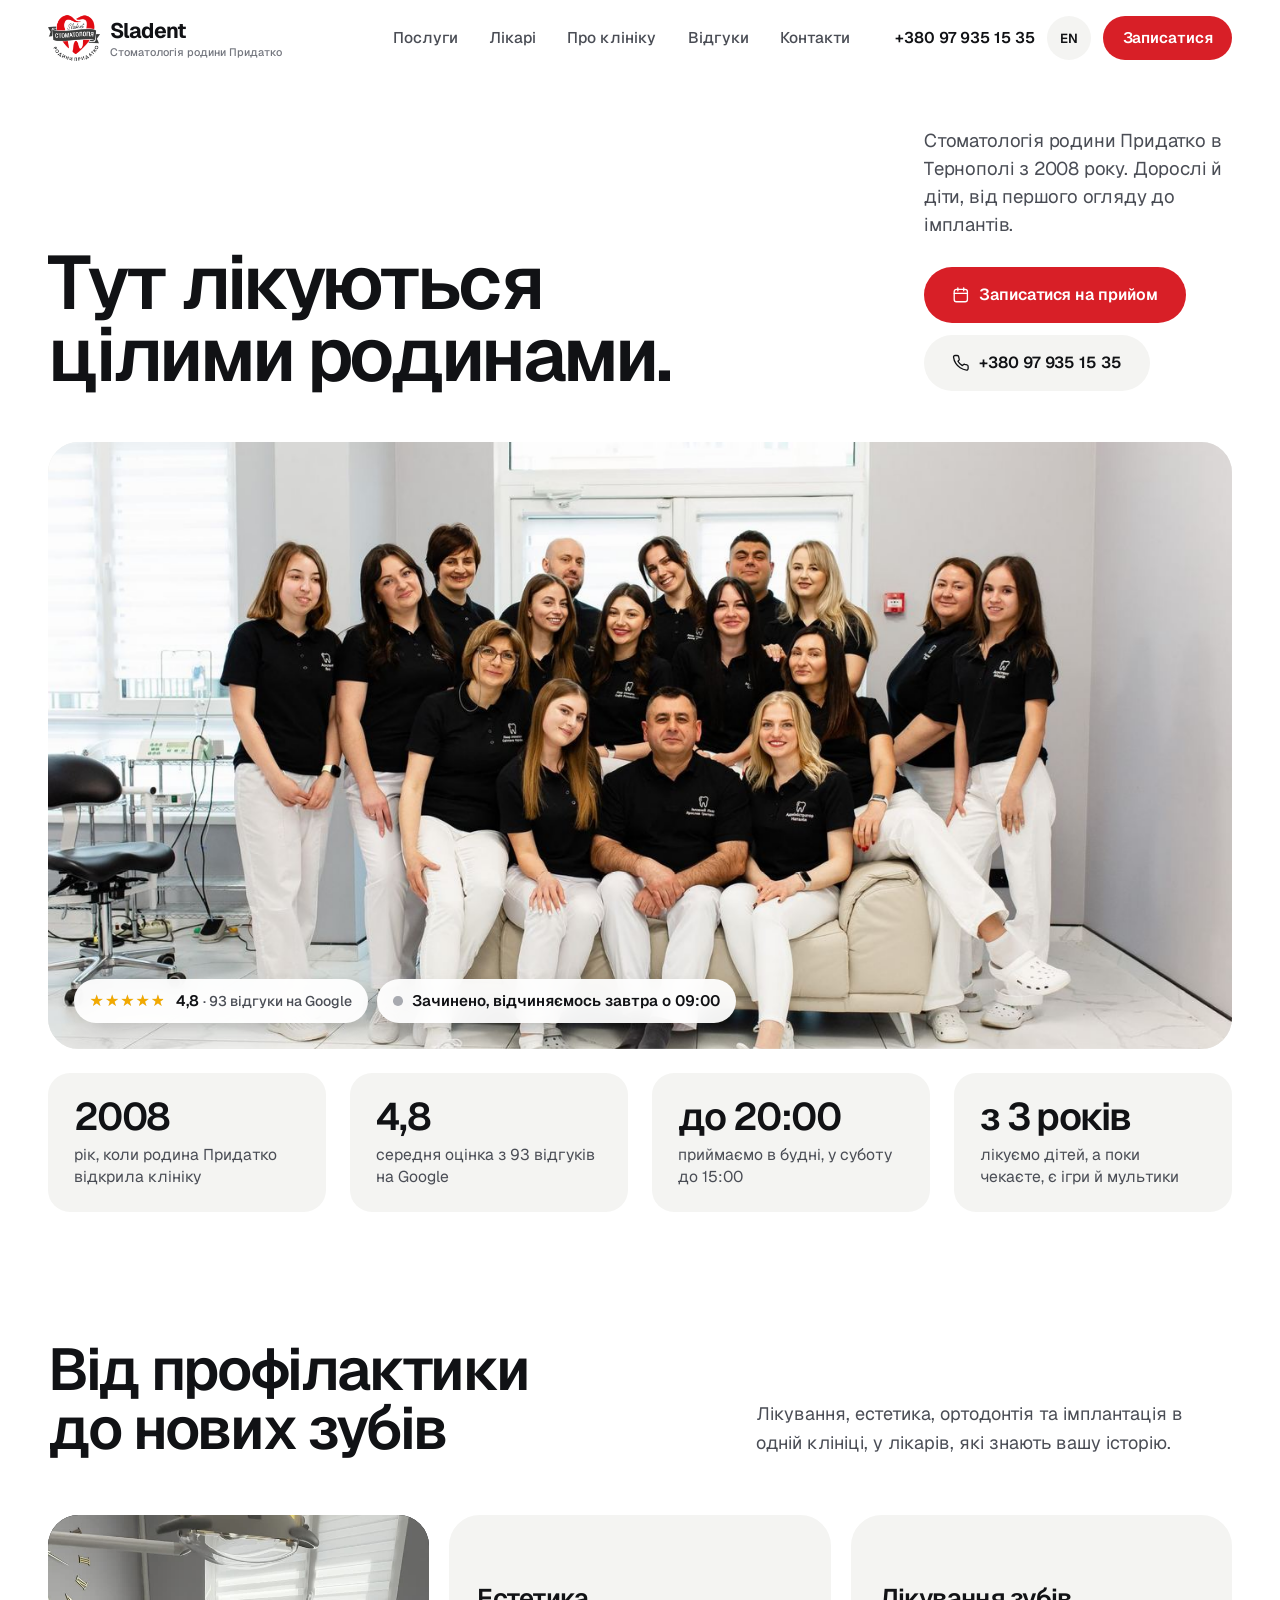
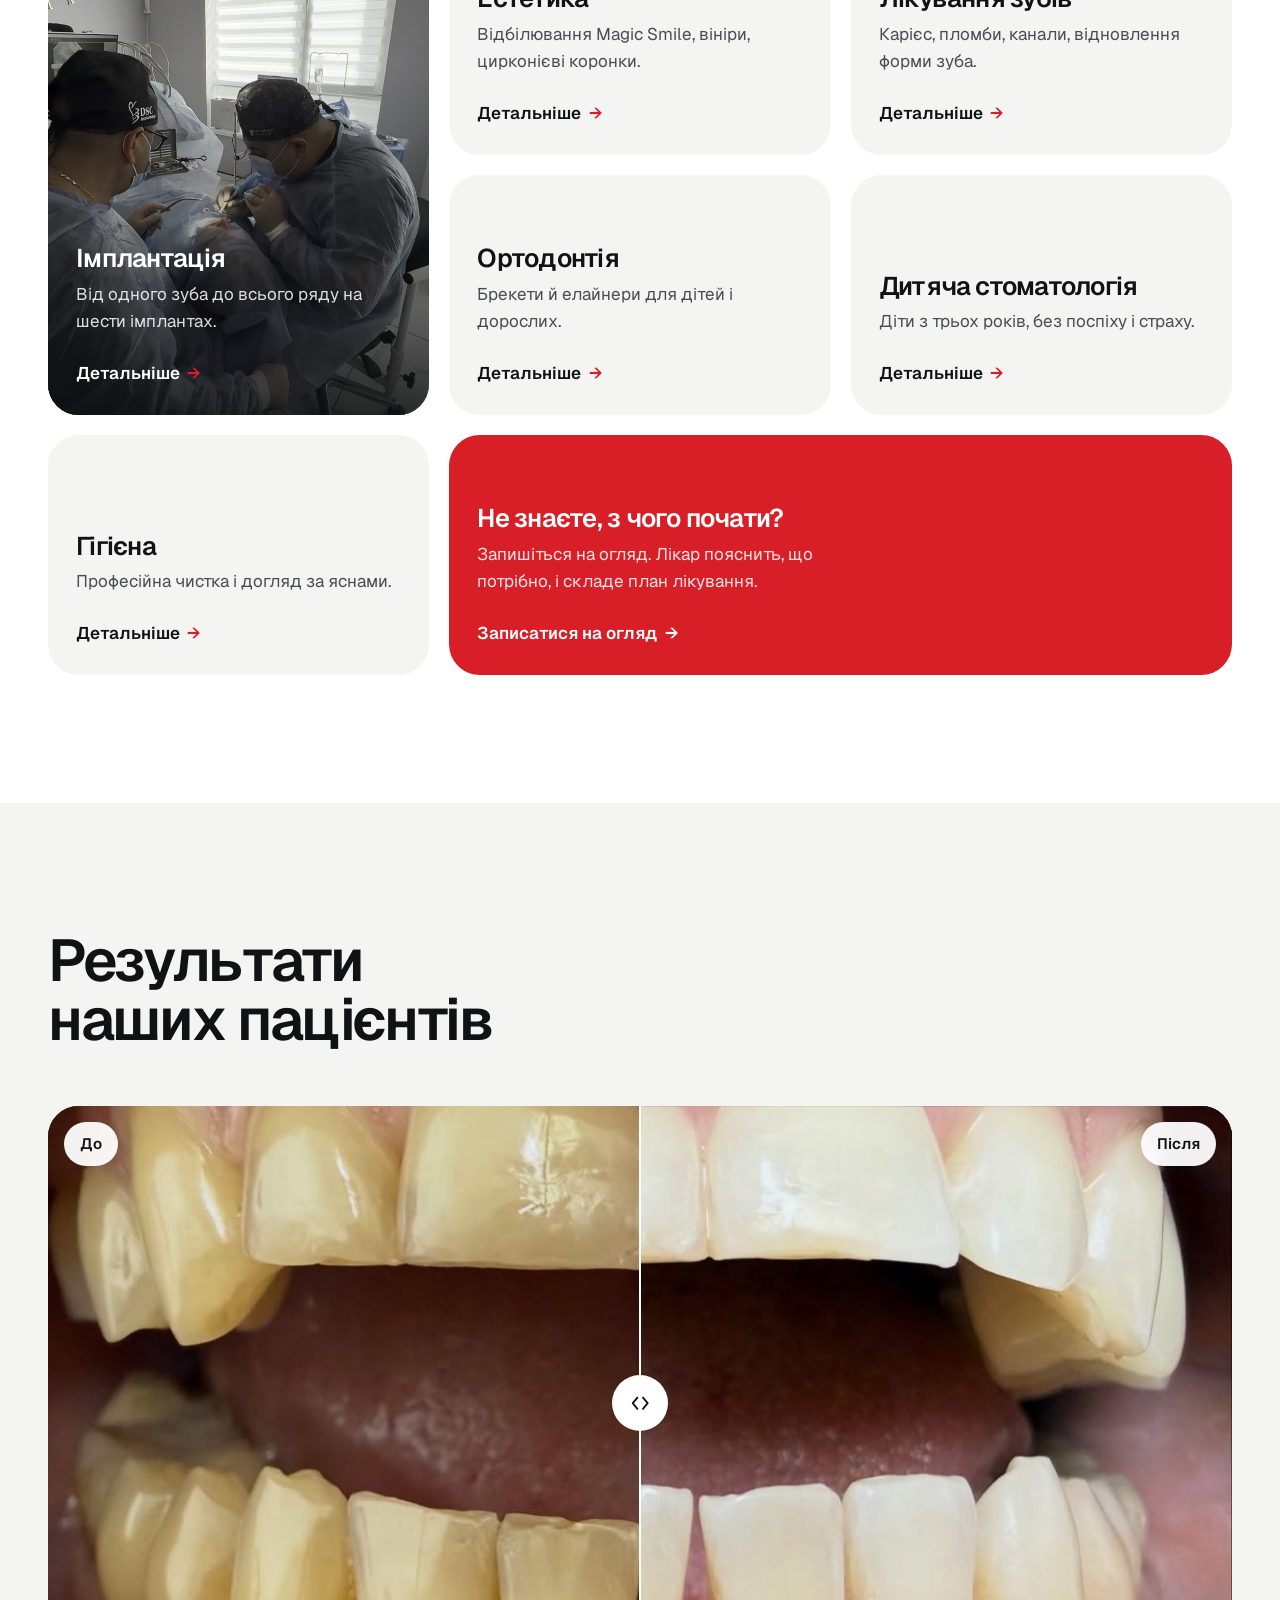
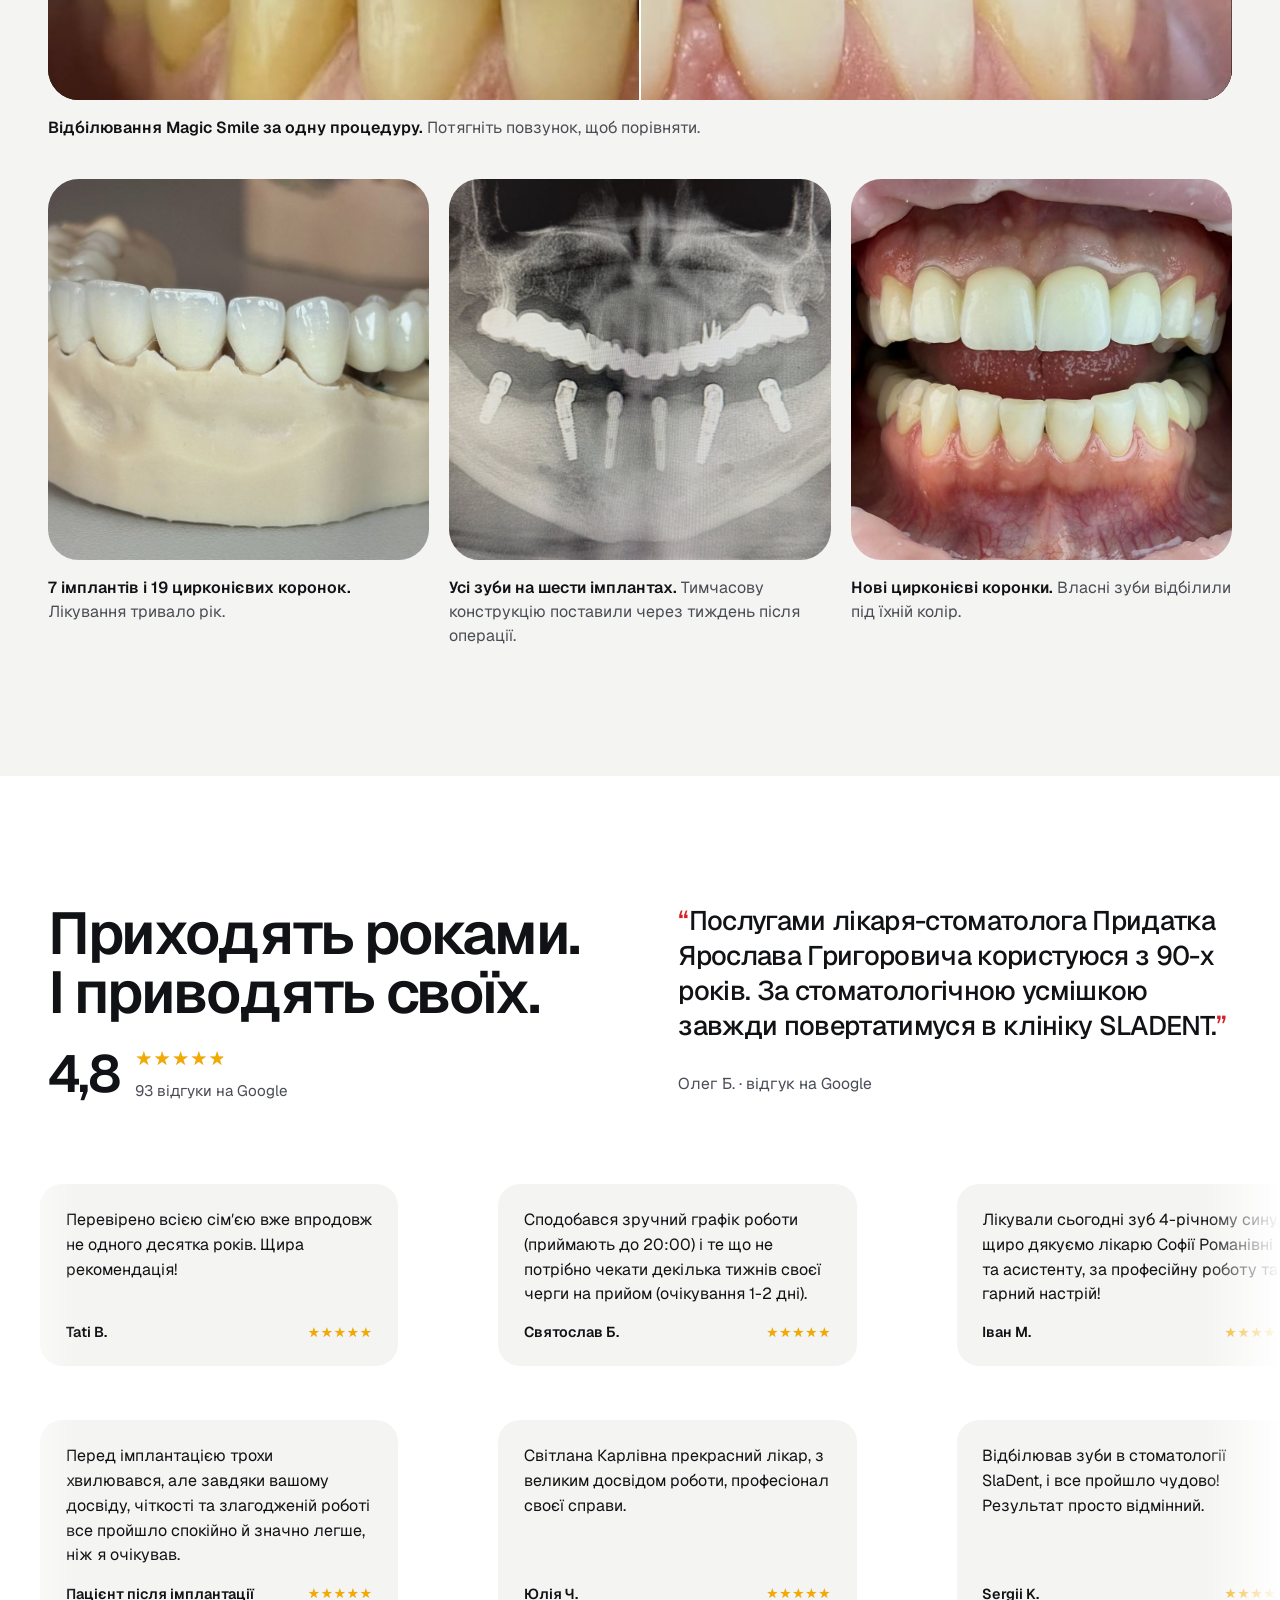
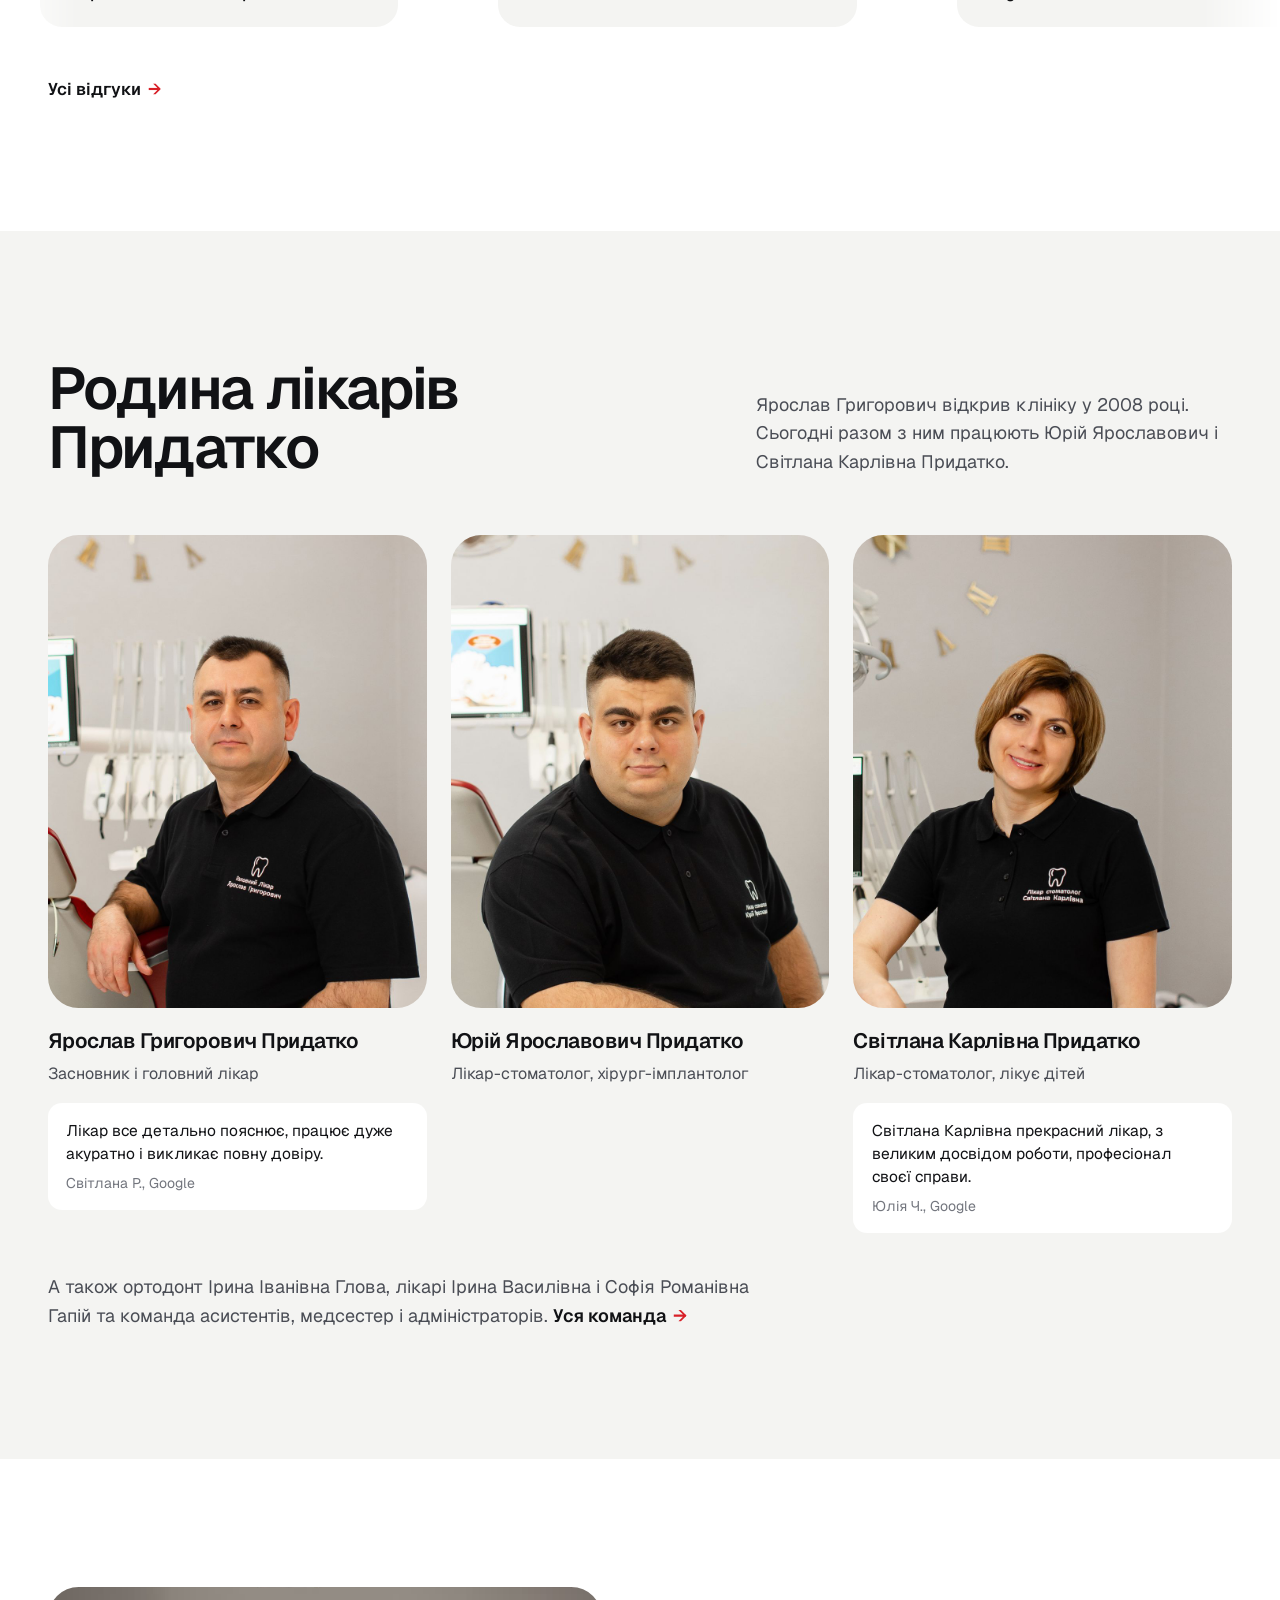
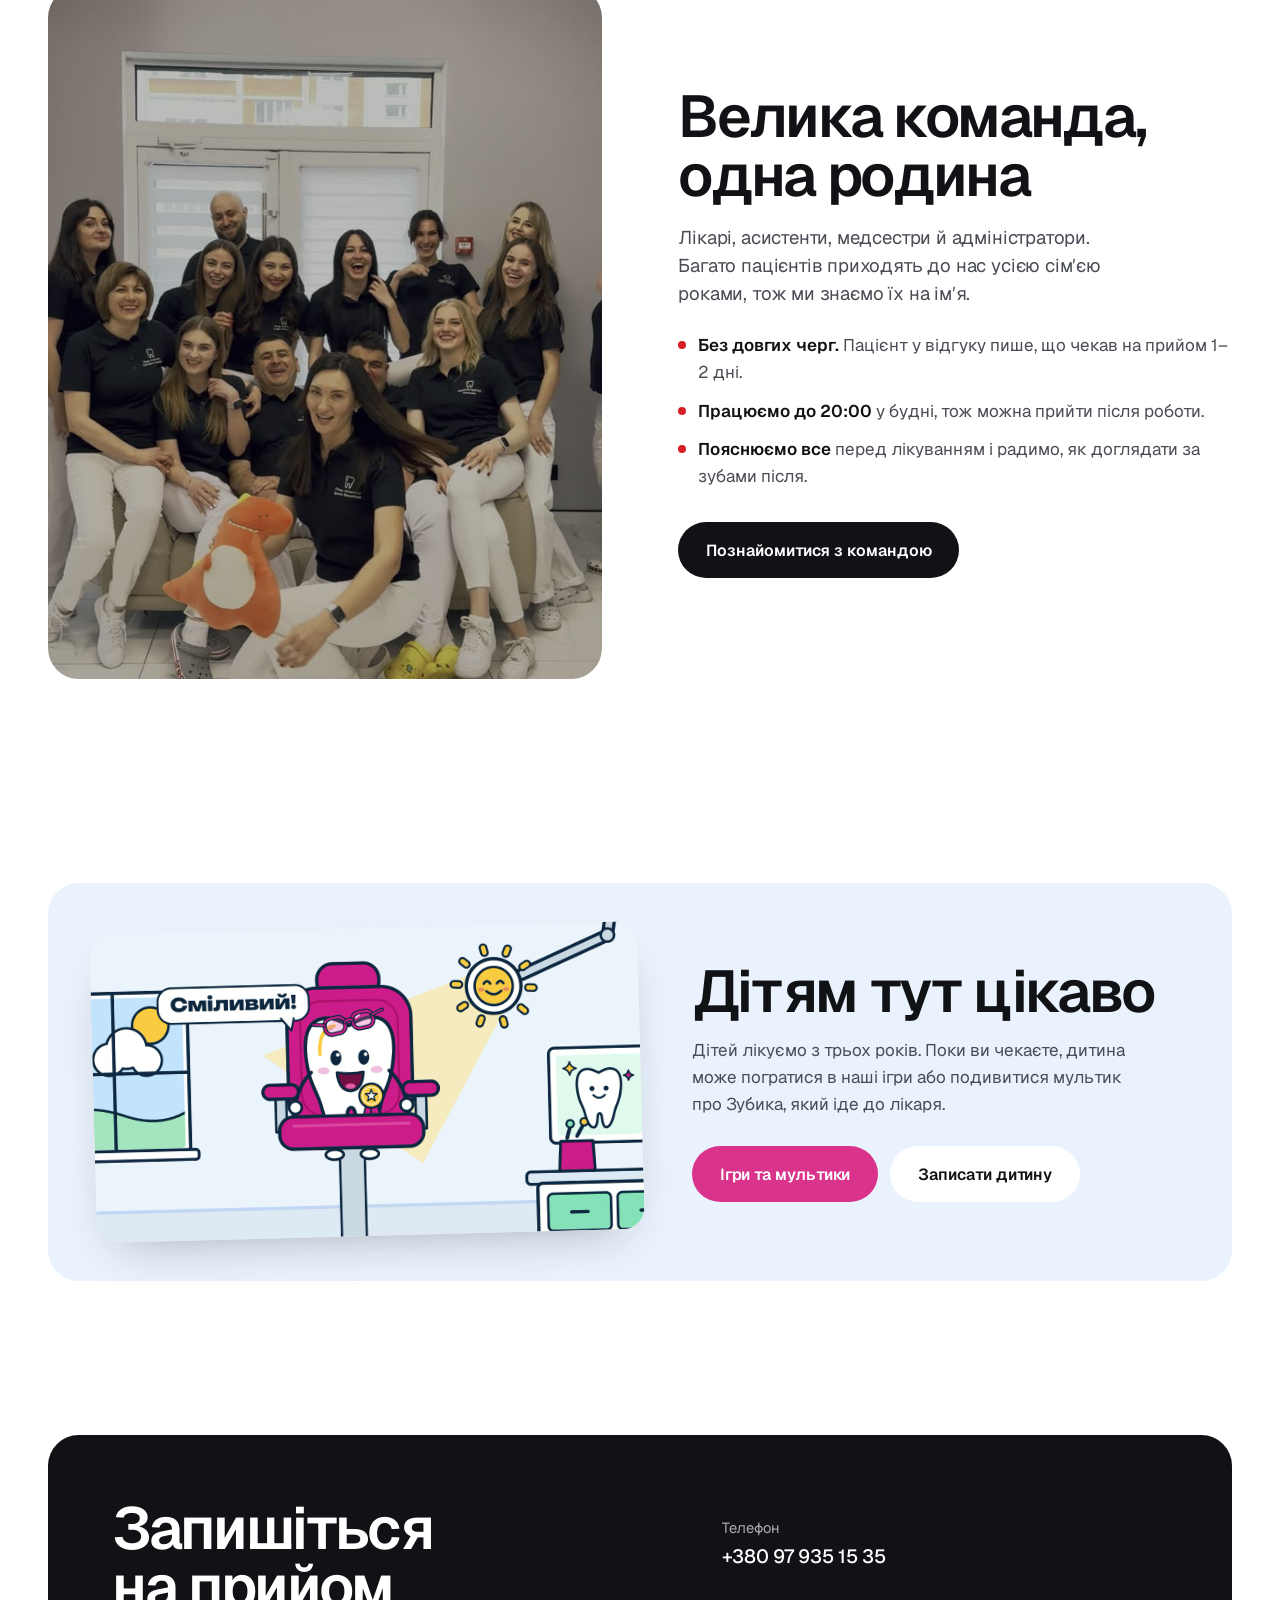
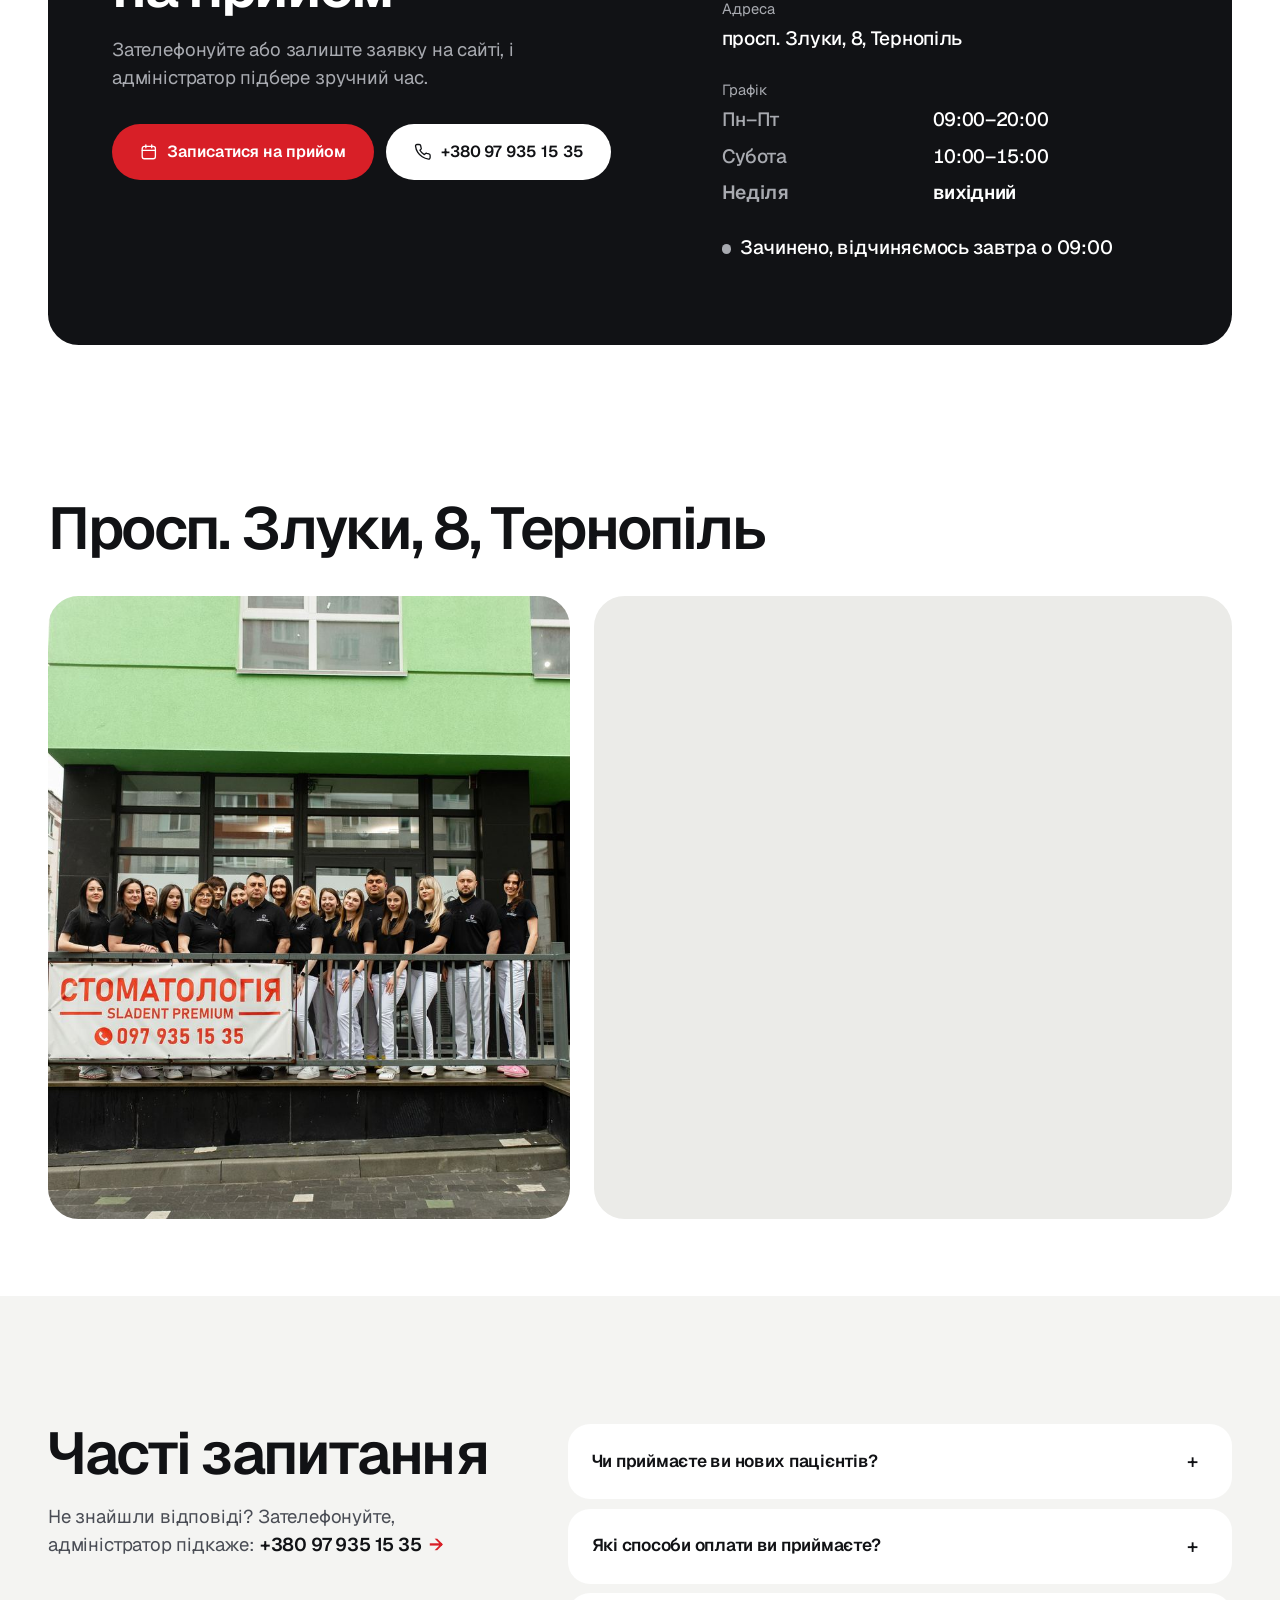
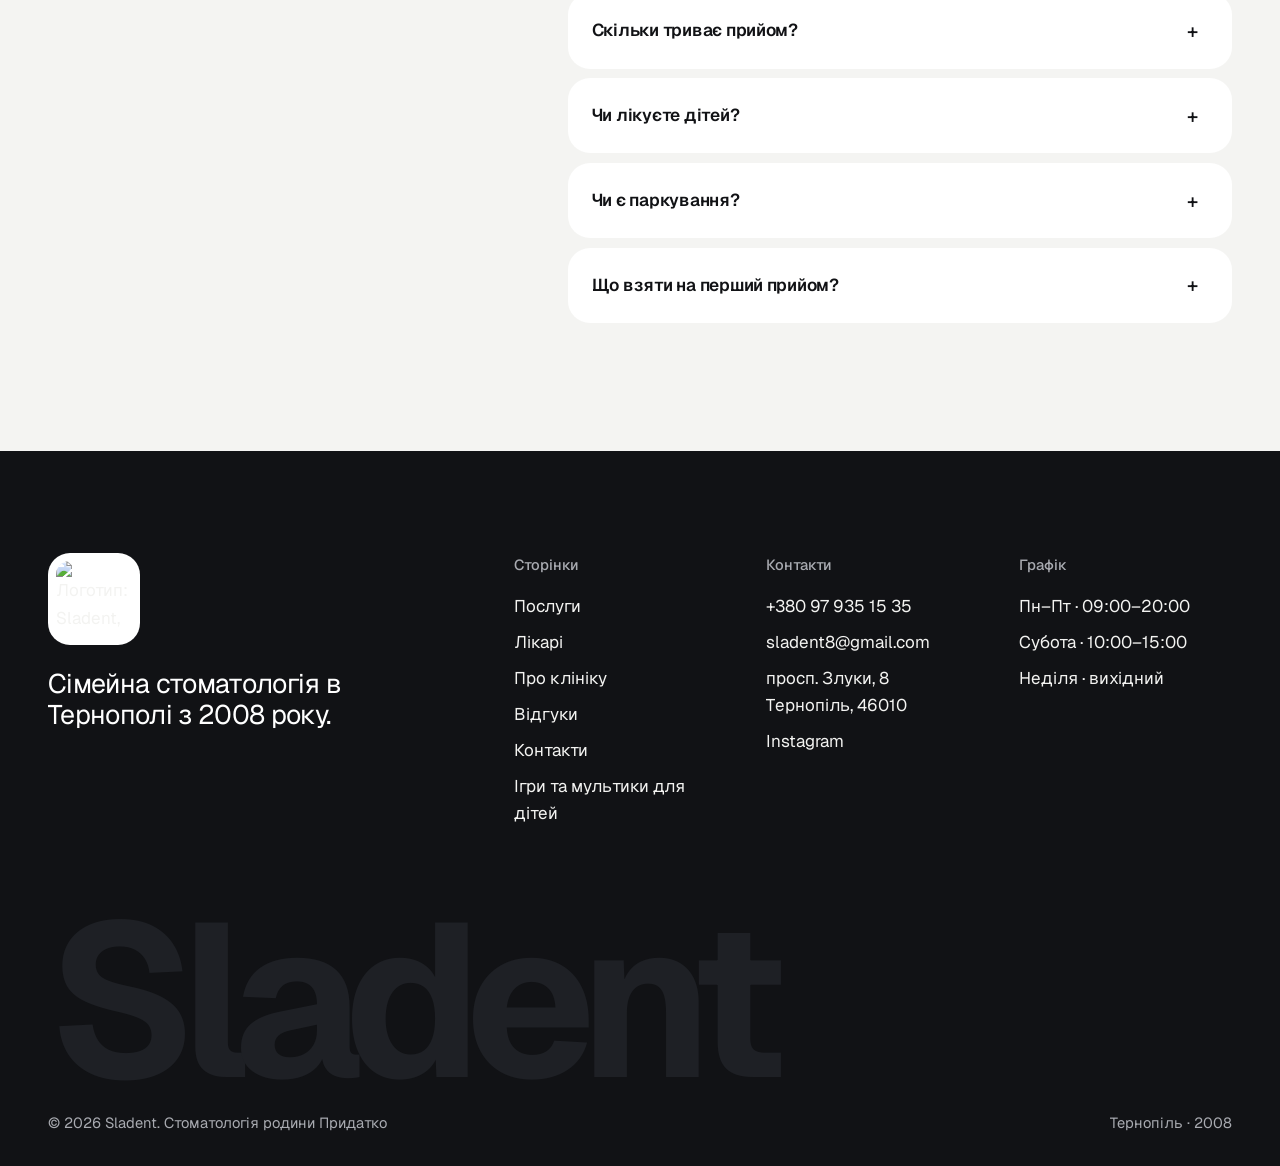
==== index.html @ 7c2c96e0 "Redesign the site: new design, real team photos, honest claims - One stylesheet (site.css) and scrip" ====
<!DOCTYPE html>
<html lang="uk">
<head>
  <meta charset="utf-8">
  <meta name="viewport" content="width=device-width, initial-scale=1, viewport-fit=cover">
  <title>Sladent · Стоматологія родини Придатко · Тернопіль</title>
  <meta name="description" content="Сімейна стоматологія Sladent у Тернополі з 2008 року. Імплантація, естетика, ортодонтія, лікування дітей. 4,8 на Google. Записатися: +380 97 935 15 35.">
  <meta name="theme-color" content="#FFFFFF">
  <link rel="canonical" href="https://sladent.com/">
  <link rel="alternate" hreflang="uk" href="https://sladent.com/">
  <link rel="alternate" hreflang="en" href="https://sladent.com/en/">
  <link rel="alternate" hreflang="x-default" href="https://sladent.com/">
  <meta property="og:type" content="website">
  <meta property="og:locale" content="uk_UA">
  <meta property="og:site_name" content="Sladent">
  <meta property="og:title" content="Sladent · Стоматологія родини Придатко · Тернопіль">
  <meta property="og:description" content="Сімейна стоматологія Sladent у Тернополі з 2008 року. Імплантація, естетика, ортодонтія, лікування дітей. 4,8 на Google. Записатися: +380 97 935 15 35.">
  <meta property="og:image" content="https://sladent.com/images/photos/og.jpg">
  <meta property="og:image:width" content="1200">
  <meta property="og:image:height" content="630">
  <meta property="og:url" content="https://sladent.com/">
  <meta name="twitter:card" content="summary_large_image">
  <link rel="icon" href="images/icon.ico">
  <link rel="apple-touch-icon" href="images/logo-removebg-preview.png">
  <link rel="preconnect" href="https://fonts.googleapis.com">
  <link rel="preconnect" href="https://fonts.gstatic.com" crossorigin>
  <link rel="stylesheet" href="site.css">
  <link rel="preload" as="image" href="images/photos/team-sofa.jpg" imagesrcset="images/photos/team-sofa-800.jpg 800w, images/photos/team-sofa-1400.jpg 1400w, images/photos/team-sofa.jpg 2400w" imagesizes="(max-width: 1400px) 100vw, 1300px" fetchpriority="high">
  <script>document.documentElement.classList.add('js')</script>
  <script type="application/ld+json">
{
  "@context": "https://schema.org",
  "@type": "Dentist",
  "name": "Sladent — Стоматологія Родини Придатко",
  "alternateName": "Стоматологія Родини Придатко",
  "url": "https://sladent.com/",
  "logo": "https://sladent.com/images/logo.png",
  "image": "https://sladent.com/images/photos/team-sofa.jpg",
  "telephone": "+380979351535",
  "email": "sladent8@gmail.com",
  "priceRange": "$$",
  "foundingDate": "2008-09-23",
  "currenciesAccepted": "UAH",
  "address": {
    "@type": "PostalAddress",
    "streetAddress": "просп. Злуки, 8",
    "addressLocality": "Тернопіль",
    "addressRegion": "Тернопільська область",
    "postalCode": "46010",
    "addressCountry": "UA"
  },
  "geo": {
    "@type": "GeoCoordinates",
    "latitude": 49.553722,
    "longitude": 25.593934
  },
  "openingHoursSpecification": [
    {
      "@type": "OpeningHoursSpecification",
      "dayOfWeek": [
        "Monday",
        "Tuesday",
        "Wednesday",
        "Thursday",
        "Friday"
      ],
      "opens": "09:00",
      "closes": "20:00"
    },
    {
      "@type": "OpeningHoursSpecification",
      "dayOfWeek": "Saturday",
      "opens": "10:00",
      "closes": "15:00"
    }
  ],
  "areaServed": {
    "@type": "City",
    "name": "Тернопіль"
  },
  "medicalSpecialty": [
    "Dentistry",
    "Orthodontics",
    "PediatricDentistry",
    "Implantology",
    "Prosthodontics"
  ],
  "aggregateRating": {
    "@type": "AggregateRating",
    "ratingValue": "4.8",
    "bestRating": "5",
    "ratingCount": "93"
  },
  "sameAs": [
    "https://www.instagram.com/sladent_dentistry_ternopil/"
  ]
}
  </script>
  <script type="application/ld+json">
{
  "@context": "https://schema.org",
  "@type": "FAQPage",
  "mainEntity": [
    {
      "@type": "Question",
      "name": "Чи приймаєте ви нових пацієнтів?",
      "acceptedAnswer": {
        "@type": "Answer",
        "text": "Так. Записатися можна за телефоном +380 97 935 15 35, через форму на сайті або в клініці. Перша консультація включає огляд і діагностику."
      }
    },
    {
      "@type": "Question",
      "name": "Які способи оплати ви приймаєте?",
      "acceptedAnswer": {
        "@type": "Answer",
        "text": "Готівку, банківські картки (Visa, Mastercard) і безготівковий розрахунок."
      }
    },
    {
      "@type": "Question",
      "name": "Скільки триває прийом?",
      "acceptedAnswer": {
        "@type": "Answer",
        "text": "Консультація триває 30–45 хвилин, професійна чистка близько години, імплантація чи протезування від 1,5 до 3 годин."
      }
    },
    {
      "@type": "Question",
      "name": "Чи лікуєте дітей?",
      "acceptedAnswer": {
        "@type": "Answer",
        "text": "Так, з трьох років."
      }
    },
    {
      "@type": "Question",
      "name": "Чи є паркування?",
      "acceptedAnswer": {
        "@type": "Answer",
        "text": "Так, біля клініки є безкоштовна парковка для пацієнтів."
      }
    },
    {
      "@type": "Question",
      "name": "Що взяти на перший прийом?",
      "acceptedAnswer": {
        "@type": "Answer",
        "text": "Документ, що посвідчує особу, і медичну картку, якщо є. Якщо маєте рентгенівські знімки чи висновки інших лікарів, візьміть їх теж."
      }
    }
  ]
}
  </script>
</head>
<body>

<a class="skip" href="#main">Перейти до змісту</a>
<header class="hdr">
  <div class="wrap hdr__in">
    <a class="logo" href="index.html"><img src="images/logo-192.png" width="52" height="52" alt=""><span>Sladent<small>Стоматологія родини Придатко</small></span></a>
    <nav class="nav" aria-label="Основна навігація"><a href="services.html">Послуги</a><a href="team.html">Лікарі</a><a href="about.html">Про клініку</a><a href="reviews.html">Відгуки</a><a href="contact.html">Контакти</a></nav>
    <div class="hdr__tools">
      <a class="hdr__phone" href="tel:+380979351535">+380 97 935 15 35</a>
      <a class="lang" href="en/" hreflang="en" aria-label="English version">EN</a>
      <a class="btn btn--red btn--sm" href="contact.html#booking-form">Записатися</a>
      <button class="burger" type="button" aria-expanded="false" aria-controls="mmenu" aria-label="Відкрити меню"><span></span></button>
    </div>
  </div>
</header>
<div class="mmenu" id="mmenu">
  <nav aria-label="Мобільне меню"><a class="big" href="index.html" aria-current="page">Головна</a><a class="big" href="services.html">Послуги</a><a class="big" href="team.html">Лікарі</a><a class="big" href="about.html">Про клініку</a><a class="big" href="reviews.html">Відгуки</a><a class="big" href="contact.html">Контакти</a></nav>
  <div class="btns">
    <a class="btn btn--red" href="contact.html#booking-form">Записатися на прийом</a>
    <a class="btn btn--soft" href="tel:+380979351535"><svg viewBox="0 0 24 24" fill="none" stroke="currentColor" stroke-width="1.8" stroke-linecap="round" stroke-linejoin="round" aria-hidden="true"><path d="M22 16.9v3a2 2 0 0 1-2.2 2 19.8 19.8 0 0 1-8.6-3.1 19.5 19.5 0 0 1-6-6A19.8 19.8 0 0 1 2.1 4.2 2 2 0 0 1 4.1 2h3a2 2 0 0 1 2 1.7c.1.96.4 1.9.7 2.8a2 2 0 0 1-.4 2.1L8.1 9.9a16 16 0 0 0 6 6l1.3-1.3a2 2 0 0 1 2.1-.4c.9.3 1.85.6 2.8.7a2 2 0 0 1 1.7 2Z"/></svg>+380 97 935 15 35</a>
  </div>
</div>

<main id="main">

<section class="hero" aria-labelledby="hero-title">
  <div class="wrap">
    <div class="hero__top">
      <h1 class="d1 rv" id="hero-title">Тут лікуються цілими родинами.</h1>
      <div class="rv">
        <p class="lead">Стоматологія родини Придатко в Тернополі з 2008 року. Дорослі й діти, від першого огляду до імплантів.</p>
        <div class="hero__cta"><a class="btn btn--red" href="contact.html#booking-form"><svg viewBox="0 0 24 24" fill="none" stroke="currentColor" stroke-width="1.8" stroke-linecap="round" stroke-linejoin="round" aria-hidden="true"><rect x="3" y="4.5" width="18" height="17" rx="3"/><path d="M16 2.5v4M8 2.5v4M3 10h18"/></svg>Записатися на прийом</a><a class="btn btn--soft" href="tel:+380979351535"><svg viewBox="0 0 24 24" fill="none" stroke="currentColor" stroke-width="1.8" stroke-linecap="round" stroke-linejoin="round" aria-hidden="true"><path d="M22 16.9v3a2 2 0 0 1-2.2 2 19.8 19.8 0 0 1-8.6-3.1 19.5 19.5 0 0 1-6-6A19.8 19.8 0 0 1 2.1 4.2 2 2 0 0 1 4.1 2h3a2 2 0 0 1 2 1.7c.1.96.4 1.9.7 2.8a2 2 0 0 1-.4 2.1L8.1 9.9a16 16 0 0 0 6 6l1.3-1.3a2 2 0 0 1 2.1-.4c.9.3 1.85.6 2.8.7a2 2 0 0 1 1.7 2Z"/></svg>+380 97 935 15 35</a></div>
      </div>
    </div>
    <div class="media hero__media rv">
      <img src="images/photos/team-sofa.jpg" srcset="images/photos/team-sofa-800.jpg 800w, images/photos/team-sofa-1400.jpg 1400w, images/photos/team-sofa.jpg 2400w" sizes="(max-width: 1400px) 100vw, 1300px" width="2400" height="1600" alt="Команда Sladent: лікарі, асистенти, медсестри й адміністратори у клініці" fetchpriority="high">
      <div class="hero__chips">
        <a class="chip" href="reviews.html"><span class="stars" aria-hidden="true"><i style="--fill:96%"></i></span><span>4,8 <small>· 93 відгуки на Google</small></span></a>
        <span class="chip"><span data-status>Пн–Пт 09:00–20:00</span></span>
      </div>
    </div>
    <div class="facts">
      <div class="fact rv"><b>2008</b><span>рік, коли родина Придатко відкрила клініку</span></div>
      <div class="fact rv"><b>4,8</b><span>середня оцінка з 93 відгуків на Google</span></div>
      <div class="fact rv"><b>до 20:00</b><span>приймаємо в будні, у суботу до 15:00</span></div>
      <div class="fact rv"><b>з 3 років</b><span>лікуємо дітей, а поки чекаєте, є ігри й мультики</span></div>
    </div>
  </div>
</section>

<section class="sec" aria-labelledby="svc-title">
  <div class="wrap">
    <div class="sec-head">
      <h2 class="d2 rv" id="svc-title">Від профілактики до нових зубів</h2>
      <p class="rv">Лікування, естетика, ортодонтія та імплантація в одній клініці, у лікарів, які знають вашу історію.</p>
    </div>
    <div class="bento">
      <a class="tile tile--photo rv" href="services.html#implants">
        <img src="videos/surgery-poster.jpg" width="720" height="1280" alt="Хірурги Sladent під час імплантації" loading="lazy">
        <h3>Імплантація</h3><p>Від одного зуба до всього ряду на шести імплантах.</p><span class="arrow arrow--light">Детальніше</span>
      </a>
      <a class="tile rv" href="services.html#cosmetic"><h3>Естетика</h3><p>Відбілювання Magic Smile, вініри, цирконієві коронки.</p><span class="arrow">Детальніше</span></a>
      <a class="tile rv" href="services.html#general"><h3>Лікування зубів</h3><p>Карієс, пломби, канали, відновлення форми зуба.</p><span class="arrow">Детальніше</span></a>
      <a class="tile rv" href="services.html#orthodontics"><h3>Ортодонтія</h3><p>Брекети й елайнери для дітей і дорослих.</p><span class="arrow">Детальніше</span></a>
      <a class="tile rv" href="services.html#pediatric"><h3>Дитяча стоматологія</h3><p>Діти з трьох років, без поспіху і страху.</p><span class="arrow">Детальніше</span></a>
      <a class="tile rv" href="services.html#hygiene"><h3>Гігієна</h3><p>Професійна чистка і догляд за яснами.</p><span class="arrow">Детальніше</span></a>
      <a class="tile tile--wide tile--red rv" href="contact.html#booking-form"><h3>Не знаєте, з чого почати?</h3><p>Запишіться на огляд. Лікар пояснить, що потрібно, і складе план лікування.</p><span class="arrow">Записатися на огляд</span></a>
    </div>
  </div>
</section>

<section class="sec sec--tone" aria-labelledby="res-title">
  <div class="wrap">
    <div class="sec-head">
      <h2 class="d2 rv" id="res-title">Результати наших пацієнтів</h2>
      <p class="rv">Фото з нашого <a class="arrow" href="https://www.instagram.com/sladent_dentistry_ternopil/" rel="noopener" target="_blank">Instagram</a>, до і після лікування.</p>
    </div>
    <figure class="rv" style="margin:0">
      <div class="ba">
        <img src="images/photos/whitening-before.jpg" width="1200" height="984" loading="lazy" alt="Зуби до відбілювання: жовтуватий відтінок емалі">
        <img class="ba__after" src="images/photos/whitening-after.jpg" width="1200" height="984" loading="lazy" alt="Ті самі зуби після відбілювання Magic Smile">
        <span class="chip chip--l" aria-hidden="true">До</span><span class="chip chip--r" aria-hidden="true">Після</span>
        <span class="ba__line" aria-hidden="true"></span><span class="ba__knob" aria-hidden="true"><svg viewBox="0 0 24 24" fill="none" stroke="#111215" stroke-width="2" stroke-linecap="round" stroke-linejoin="round" aria-hidden="true"><path d="M9 6l-5 6 5 6M15 6l5 6-5 6"/></svg></span>
        <input type="range" min="0" max="100" value="50" aria-label="Порівняти до і після відбілювання">
      </div>
      <figcaption class="cap"><b>Відбілювання Magic Smile за одну процедуру.</b> Потягніть повзунок, щоб порівняти.</figcaption>
    </figure>
    <div class="results">
      <figure class="result rv"><div class="media"><img src="images/photos/case-crowns.jpg" width="1000" height="790" loading="lazy" alt="Цирконієві коронки на моделі щелепи"></div><figcaption class="cap"><b>7 імплантів і 19 цирконієвих коронок.</b> Лікування тривало рік.</figcaption></figure>
      <figure class="result rv"><div class="media"><img src="images/photos/case-allon6-xray.jpg" width="900" height="1200" loading="lazy" alt="Рентген: зубний ряд на шести імплантах"></div><figcaption class="cap"><b>Усі зуби на шести імплантах.</b> Тимчасову конструкцію поставили через тиждень після операції.</figcaption></figure>
      <figure class="result rv"><div class="media"><img src="images/photos/case-zirconia.jpg" width="1000" height="1000" loading="lazy" alt="Усмішка після заміни коронок на цирконієві"></div><figcaption class="cap"><b>Нові цирконієві коронки.</b> Власні зуби відбілили під їхній колір.</figcaption></figure>
    </div>
  </div>
</section>

<section class="sec" aria-labelledby="rev-title">
  <div class="wrap">
    <div class="reviews-top">
      <div>
        <h2 class="d2 rv" id="rev-title">Приходять роками. І приводять своїх.</h2>
        <div class="score rv"><b>4,8</b><div><span class="stars" aria-hidden="true"><i style="--fill:96%"></i></span><small>93 відгуки на Google</small></div></div>
      </div>
      <blockquote class="quote rv"><p>Послугами лікаря-стоматолога Придатка Ярослава Григоровича користуюся з 90-х років. За стоматологічною усмішкою завжди повертатимуся в клініку SLADENT.</p><footer>Олег Б. · відгук на Google</footer></blockquote>
    </div>
  </div>
  <div class="marquee rv" aria-label="Відгуки пацієнтів з Google"><div class="marquee__row" style="--dur:80s"><figure class="rcard"><p>Перевірено всією сімʼєю вже впродовж не одного десятка років. Щира рекомендація!</p><footer><b>Tati B.</b><span class="stars" aria-hidden="true"><i style="--fill:100%"></i></span></footer></figure><figure class="rcard"><p>Сподобався зручний графік роботи (приймають до 20:00) і те що не потрібно чекати декілька тижнів своєї черги на прийом (очікування 1-2 дні).</p><footer><b>Святослав Б.</b><span class="stars" aria-hidden="true"><i style="--fill:100%"></i></span></footer></figure><figure class="rcard"><p>Лікували сьогодні зуб 4-річному сину, щиро дякуємо лікарю Софії Романівні та асистенту, за професійну роботу та гарний настрій!</p><footer><b>Іван М.</b><span class="stars" aria-hidden="true"><i style="--fill:100%"></i></span></footer></figure><figure class="rcard"><p>Вже коло 10 років всією сім'єю відвідуємо цю стоматологію. Задоволені всім! Ціна відповідає якості.</p><footer><b>Valia S.</b><span class="stars" aria-hidden="true"><i style="--fill:100%"></i></span></footer></figure><figure class="rcard"><p>Лікар все детально пояснює, працює дуже акуратно і викликає повну довіру.</p><footer><b>Світлана Р.</b><span class="stars" aria-hidden="true"><i style="--fill:100%"></i></span></footer></figure><figure class="rcard"><p>Робила там 8 зубів, 4 з яких без анестезії. Після лікування порадили як краще доглядати за моїми зубами.</p><footer><b>Yana D.</b><span class="stars" aria-hidden="true"><i style="--fill:100%"></i></span></footer></figure><figure class="rcard"><p>Як завжди, професійне ведення клієнтів, особистий підхід і якісне надання послуг. Обслуговуємося всією сім'єю більше 10 років.</p><footer><b>Єлизавета Н.</b><span class="stars" aria-hidden="true"><i style="--fill:100%"></i></span></footer></figure></div><div class="marquee__row marquee__row--rev" style="--dur:90s"><figure class="rcard"><p>Перед імплантацією трохи хвилювався, але завдяки вашому досвіду, чіткості та злагодженій роботі все пройшло спокійно й значно легше, ніж я очікував.</p><footer><b>Пацієнт після імплантації</b><span class="stars" aria-hidden="true"><i style="--fill:100%"></i></span></footer></figure><figure class="rcard"><p>Світлана Карлівна прекрасний лікар, з великим досвідом роботи, професіонал своєї справи.</p><footer><b>Юлія Ч.</b><span class="stars" aria-hidden="true"><i style="--fill:100%"></i></span></footer></figure><figure class="rcard"><p>Відбілював зуби в стоматології SlaDent, і все пройшло чудово! Результат просто відмінний.</p><footer><b>Sergii K.</b><span class="stars" aria-hidden="true"><i style="--fill:100%"></i></span></footer></figure><figure class="rcard"><p>Професійні лікарі та привітний персонал. Ірина Василівна чудовий лікар!</p><footer><b>Людмила К.</b><span class="stars" aria-hidden="true"><i style="--fill:100%"></i></span></footer></figure><figure class="rcard"><p>Ходжу в стоматологію Сладент вже 5 років і раджу своїм друзям і рідним.</p><footer><b>Люба П.</b><span class="stars" aria-hidden="true"><i style="--fill:100%"></i></span></footer></figure><figure class="rcard"><p>Гарна клініка. Привітний персонал, досвідчені фахівці, приємна атмосфера, ціни адекватні.</p><footer><b>Віктор М.</b><span class="stars" aria-hidden="true"><i style="--fill:100%"></i></span></footer></figure><figure class="rcard"><p>Перевірено всією сімʼєю вже впродовж не одного десятка років. Щира рекомендація!</p><footer><b>Tati B.</b><span class="stars" aria-hidden="true"><i style="--fill:100%"></i></span></footer></figure></div></div>
  <div class="wrap" style="margin-top:2rem"><a class="arrow rv" href="reviews.html">Усі відгуки</a></div>
</section>

<section class="sec sec--tone" aria-labelledby="doc-title">
  <div class="wrap">
    <div class="sec-head">
      <h2 class="d2 rv" id="doc-title">Родина лікарів Придатко</h2>
      <p class="rv">Ярослав Григорович відкрив клініку у 2008 році. Сьогодні разом з ним працюють Юрій Ярославович і Світлана Карлівна Придатко.</p>
    </div>
    <div class="people">
      <article class="person rv"><div class="media"><img src="images/team/yaroslav-prydatko.jpg" width="960" height="1200" loading="lazy" alt="Ярослав Григорович Придатко"></div><h3>Ярослав Григорович Придатко</h3><p class="role">Засновник і головний лікар</p><blockquote>Лікар все детально пояснює, працює дуже акуратно і викликає повну довіру.<footer>Світлана Р., Google</footer></blockquote></article>
      <article class="person rv"><div class="media"><img src="images/team/yurii-prydatko.jpg" width="960" height="1200" loading="lazy" alt="Юрій Ярославович Придатко"></div><h3>Юрій Ярославович Придатко</h3><p class="role">Лікар-стоматолог, хірург-імплантолог</p></article>
      <article class="person rv"><div class="media"><img src="images/team/svitlana-prydatko.jpg" width="960" height="1200" loading="lazy" alt="Світлана Карлівна Придатко"></div><h3>Світлана Карлівна Придатко</h3><p class="role">Лікар-стоматолог, лікує дітей</p><blockquote>Світлана Карлівна прекрасний лікар, з великим досвідом роботи, професіонал своєї справи.<footer>Юлія Ч., Google</footer></blockquote></article>
    </div>
    <p class="rv more">А також ортодонт Ірина Іванівна Глова, лікарі Ірина Василівна і Софія Романівна Гапій та команда асистентів, медсестер і адміністраторів. <a class="arrow" href="team.html">Уся команда</a></p>
  </div>
</section>

<section class="sec" aria-labelledby="team-title">
  <div class="wrap split">
    <div class="media media--video rv" style="aspect-ratio:4/5"><video data-loop muted playsinline loop preload="none" poster="videos/team-poster.jpg" width="720" height="1280" aria-label="Команда Sladent у клініці"><source src="videos/team.mp4" type="video/mp4"></video></div>
    <div>
      <h2 class="d2 rv" id="team-title">Велика команда, одна родина</h2>
      <p class="lead rv" style="margin-top:1.25rem">Лікарі, асистенти, медсестри й адміністратори. Багато пацієнтів приходять до нас усією сімʼєю роками, тож ми знаємо їх на імʼя.</p>
      <ul class="ticks rv">
        <li><span><b>Без довгих черг.</b> Пацієнт у відгуку пише, що чекав на прийом 1–2 дні.</span></li>
        <li><span><b>Працюємо до 20:00</b> у будні, тож можна прийти після роботи.</span></li>
        <li><span><b>Пояснюємо все</b> перед лікуванням і радимо, як доглядати за зубами після.</span></li>
      </ul>
      <a class="btn btn--dark rv" href="team.html">Познайомитися з командою</a>
    </div>
  </div>
</section>


<section class="sec sec--tight" aria-labelledby="kids-title">
  <div class="wrap">
    <div class="kids rv">
      <a class="media" href="kids/" tabindex="-1" aria-hidden="true"><img src="kids/videos/visit-poster.jpg" width="1280" height="720" loading="lazy" alt=""></a>
      <div>
        <h2 class="d2" id="kids-title">Дітям тут цікаво</h2>
        <p>Дітей лікуємо з трьох років. Поки ви чекаєте, дитина може погратися в наші ігри або подивитися мультик про Зубика, який іде до лікаря.</p>
        <div class="btns"><a class="btn btn--kids" href="kids/">Ігри та мультики</a><a class="btn btn--white" href="contact.html#booking-form">Записати дитину</a></div>
      </div>
    </div>
  </div>
</section>

<section class="sec sec--tight" aria-labelledby="book-title">
  <div class="wrap">
    <div class="panel rv">
      <div>
        <h2 class="d2" id="book-title">Запишіться на прийом</h2>
        <p class="lead">Зателефонуйте або залиште заявку на сайті, і адміністратор підбере зручний час.</p>
        <div class="btns"><a class="btn btn--red" href="contact.html#booking-form"><svg viewBox="0 0 24 24" fill="none" stroke="currentColor" stroke-width="1.8" stroke-linecap="round" stroke-linejoin="round" aria-hidden="true"><rect x="3" y="4.5" width="18" height="17" rx="3"/><path d="M16 2.5v4M8 2.5v4M3 10h18"/></svg>Записатися на прийом</a><a class="btn btn--white" href="tel:+380979351535"><svg viewBox="0 0 24 24" fill="none" stroke="currentColor" stroke-width="1.8" stroke-linecap="round" stroke-linejoin="round" aria-hidden="true"><path d="M22 16.9v3a2 2 0 0 1-2.2 2 19.8 19.8 0 0 1-8.6-3.1 19.5 19.5 0 0 1-6-6A19.8 19.8 0 0 1 2.1 4.2 2 2 0 0 1 4.1 2h3a2 2 0 0 1 2 1.7c.1.96.4 1.9.7 2.8a2 2 0 0 1-.4 2.1L8.1 9.9a16 16 0 0 0 6 6l1.3-1.3a2 2 0 0 1 2.1-.4c.9.3 1.85.6 2.8.7a2 2 0 0 1 1.7 2Z"/></svg>+380 97 935 15 35</a></div>
      </div>
      <dl class="panel__info">
        <div><dt>Телефон</dt><dd><a href="tel:+380979351535">+380 97 935 15 35</a></dd></div>
        <div><dt>Адреса</dt><dd>просп. Злуки, 8, Тернопіль</dd></div>
        <div><dt>Графік</dt><dd><div class="hours"><span data-days="1,2,3,4,5">Пн–Пт</span><span data-days="1,2,3,4,5">09:00–20:00</span><span data-days="6">Субота</span><span data-days="6">10:00–15:00</span><span data-days="0">Неділя</span><span data-days="0">вихідний</span></div></dd></div>
        <div><dd><span data-status></span></dd></div>
      </dl>
    </div>
  </div>
</section>

<section class="sec sec--tight" aria-labelledby="place-title">
  <div class="wrap">
    <h2 class="d2 rv" id="place-title" style="margin-bottom:clamp(1.5rem,3vw,2.5rem)">Просп. Злуки, 8, Тернопіль</h2>
    <div class="place">
      <div class="media rv"><img src="images/photos/clinic-outside.jpg" srcset="images/photos/clinic-outside-800.jpg 800w, images/photos/clinic-outside.jpg 1800w" sizes="(max-width: 900px) 100vw, 45vw" width="1800" height="2149" loading="lazy" alt="Команда Sladent біля входу в клініку на просп. Злуки, 8"></div>
      <div class="media rv"><iframe src="https://www.google.com/maps?q=%D0%BF%D1%80%D0%BE%D1%81%D0%BF.+%D0%97%D0%BB%D1%83%D0%BA%D0%B8+8,+%D0%A2%D0%B5%D1%80%D0%BD%D0%BE%D0%BF%D1%96%D0%BB%D1%8C&amp;output=embed" loading="lazy" referrerpolicy="no-referrer-when-downgrade" title="Sladent на карті: просп. Злуки, 8, Тернопіль" allowfullscreen></iframe></div>
    </div>
  </div>
</section>

<section class="sec sec--tone" aria-labelledby="faq-title">
  <div class="wrap faq">
    <div>
      <h2 class="d2 rv" id="faq-title">Часті запитання</h2>
      <p class="lead rv" style="margin-top:1.25rem">Не знайшли відповіді? Зателефонуйте, адміністратор підкаже: <a class="arrow" href="tel:+380979351535">+380 97 935 15 35</a></p>
    </div>
    <div class="faq__list"><details class="rv"><summary>Чи приймаєте ви нових пацієнтів?</summary><div><p>Так. Записатися можна за телефоном <a href="tel:+380979351535">+380 97 935 15 35</a>, через <a href="contact.html#booking-form">форму на сайті</a> або в клініці. Перша консультація включає огляд і діагностику.</p></div></details><details class="rv"><summary>Які способи оплати ви приймаєте?</summary><div><p>Готівку, банківські картки (Visa, Mastercard) і безготівковий розрахунок.</p></div></details><details class="rv"><summary>Скільки триває прийом?</summary><div><p>Консультація триває 30–45 хвилин, професійна чистка близько години, імплантація чи протезування від 1,5 до 3 годин.</p></div></details><details class="rv"><summary>Чи лікуєте дітей?</summary><div><p>Так, з трьох років. Поки ви чекаєте, дитина може погратися в <a href="kids/">наші ігри або подивитися мультик</a>.</p></div></details><details class="rv"><summary>Чи є паркування?</summary><div><p>Так, біля клініки є безкоштовна парковка для пацієнтів. Сюди зручно доїхати і громадським транспортом.</p></div></details><details class="rv"><summary>Що взяти на перший прийом?</summary><div><p>Документ, що посвідчує особу, і медичну картку, якщо є. Якщо маєте рентгенівські знімки чи висновки інших лікарів, візьміть їх теж.</p></div></details></div>
  </div>
</section>

</main>

<footer class="ftr">
  <div class="wrap">
    <div class="ftr__top">
      <div>
        <img class="ftr__logo" src="images/logo-removebg-preview.png" width="92" height="92" alt="Логотип: Sladent, стоматологія родини Придатко" loading="lazy">
        <p class="d3" style="color:#fff;max-width:18ch">Сімейна стоматологія в Тернополі з 2008 року.</p>
      </div>
      <div><h3>Сторінки</h3><ul><li><a href="services.html">Послуги</a></li><li><a href="team.html">Лікарі</a></li><li><a href="about.html">Про клініку</a></li><li><a href="reviews.html">Відгуки</a></li><li><a href="contact.html">Контакти</a></li><li><a href="kids/">Ігри та мультики для дітей</a></li></ul></div>
      <div><h3>Контакти</h3><ul><li><a href="tel:+380979351535">+380 97 935 15 35</a></li><li><a href="mailto:sladent8@gmail.com">sladent8@gmail.com</a></li><li>просп. Злуки, 8<br>Тернопіль, 46010</li><li><a href="https://www.instagram.com/sladent_dentistry_ternopil/" rel="noopener" target="_blank">Instagram</a></li></ul></div>
      <div><h3>Графік</h3><ul><li>Пн–Пт · 09:00–20:00</li><li>Субота · 10:00–15:00</li><li>Неділя · вихідний</li></ul></div>
    </div>
    <div class="ftr__mark" aria-hidden="true"></div>
    <div class="ftr__bottom"><span>© 2026 Sladent. Стоматологія родини Придатко</span><span>Тернопіль · 2008</span></div>
  </div>
</footer>
<nav class="mbar" aria-label="Швидкі дії">
  <a class="btn btn--soft" href="tel:+380979351535"><svg viewBox="0 0 24 24" fill="none" stroke="currentColor" stroke-width="1.8" stroke-linecap="round" stroke-linejoin="round" aria-hidden="true"><path d="M22 16.9v3a2 2 0 0 1-2.2 2 19.8 19.8 0 0 1-8.6-3.1 19.5 19.5 0 0 1-6-6A19.8 19.8 0 0 1 2.1 4.2 2 2 0 0 1 4.1 2h3a2 2 0 0 1 2 1.7c.1.96.4 1.9.7 2.8a2 2 0 0 1-.4 2.1L8.1 9.9a16 16 0 0 0 6 6l1.3-1.3a2 2 0 0 1 2.1-.4c.9.3 1.85.6 2.8.7a2 2 0 0 1 1.7 2Z"/></svg>Подзвонити</a>
  <a class="btn btn--red" href="contact.html#booking-form"><svg viewBox="0 0 24 24" fill="none" stroke="currentColor" stroke-width="1.8" stroke-linecap="round" stroke-linejoin="round" aria-hidden="true"><rect x="3" y="4.5" width="18" height="17" rx="3"/><path d="M16 2.5v4M8 2.5v4M3 10h18"/></svg>Записатися</a>
</nav>
<script src="site.js" defer></script>
</body>
</html>
---- site.css ----
/* =========================================================================
   SLADENT · site styles
   The clinic's own world: white rooms, black uniforms, red chairs and the red
   heart-tooth logo. One accent (the logo red) for actions. Geist for every
   word, large and tight for headlines. Rounded photographs carry the page;
   surfaces are separated by tone, not by lines.
   ========================================================================= */

@import url('https://fonts.googleapis.com/css2?family=Geist:wght@400;500;600;700&display=swap');

:root {
  --bg:        #FFFFFF;
  --bg-2:      #F4F4F2;   /* one tone step, warm grey like the clinic walls */
  --bg-3:      #EBEBE8;
  --ink:       #111215;
  --ink-2:     #4A4D55;
  --ink-3:     #73767E;
  --on-dark:   #F3F3F1;
  --on-dark-2: #A8AAB0;
  --red:       #D81F27;   /* logo red: actions and the brand mark only */
  --red-2:     #B3161D;
  --red-tint:  #FCEBEC;
  --star:      #F2A900;
  --ok:        #12A150;

  --font: 'Geist', ui-sans-serif, system-ui, -apple-system, 'Segoe UI', Roboto, sans-serif;

  --w:      1360px;
  --gut:    clamp(20px, 4vw, 48px);
  --sec:    clamp(80px, 10vw, 152px);
  --r-xl:   clamp(22px, 2.4vw, 34px);
  --r-lg:   22px;
  --r-md:   14px;
  --ease:   cubic-bezier(0.16, 1, 0.3, 1);
  --shadow: 0 20px 50px -24px rgba(17, 18, 21, 0.35);
}

/* Base -------------------------------------------------------------------- */
*, *::before, *::after { box-sizing: border-box; }
html { -webkit-text-size-adjust: 100%; scroll-behavior: smooth; scroll-padding-top: 96px; }
body {
  margin: 0;
  font-family: var(--font);
  font-size: 1.0625rem;
  line-height: 1.6;
  color: var(--ink);
  background: var(--bg);
  -webkit-font-smoothing: antialiased;
  text-rendering: optimizeLegibility;
  overflow-x: clip;
}
img, video, svg, iframe { display: block; max-width: 100%; }
img, video { height: auto; }
a { color: inherit; text-decoration: none; }
button { font: inherit; color: inherit; background: none; border: 0; padding: 0; cursor: pointer; }
ul, ol { margin: 0; padding: 0; list-style: none; }
p { margin: 0 0 1em; }
p:last-child { margin-bottom: 0; }
::selection { background: var(--red); color: #fff; }
:focus-visible { outline: 2.5px solid var(--red); outline-offset: 3px; border-radius: 6px; }

h1, h2, h3, h4 { margin: 0; font-weight: 600; color: var(--ink); text-wrap: balance; }
.d1 { font-size: clamp(2.75rem, 7vw, 6.75rem); line-height: 0.96; letter-spacing: -0.048em; }
.d2 { font-size: clamp(2.15rem, 4.6vw, 4.25rem); line-height: 1.0; letter-spacing: -0.04em; }
.d3 { font-size: clamp(1.4rem, 2.1vw, 1.85rem); line-height: 1.15; letter-spacing: -0.025em; }
.d4 { font-size: 1.15rem; line-height: 1.3; letter-spacing: -0.01em; }
.lead { font-size: clamp(1.125rem, 1.45vw, 1.35rem); line-height: 1.5; color: var(--ink-2); max-width: 38ch; letter-spacing: -0.01em; }
.muted { color: var(--ink-2); }
.small { font-size: 0.92rem; line-height: 1.5; }
.num { font-variant-numeric: tabular-nums; }

.wrap { width: 100%; max-width: var(--w); margin: 0 auto; padding-left: max(var(--gut), env(safe-area-inset-left, 0px)); padding-right: max(var(--gut), env(safe-area-inset-right, 0px)); }
.sec { padding: var(--sec) 0; }
.sec--tone { background: var(--bg-2); }
.sec--tight { padding: calc(var(--sec) * 0.6) 0; }
.sec-head { display: grid; grid-template-columns: minmax(0, 1.15fr) minmax(0, 0.85fr); gap: 1.25rem clamp(2rem, 5vw, 5rem); align-items: end; margin-bottom: clamp(2.25rem, 4.5vw, 4rem); }
.sec-head > p { margin: 0; color: var(--ink-2); max-width: 44ch; font-size: 1.125rem; }
.sec-head--solo { grid-template-columns: 1fr; }

/* Buttons & links -------------------------------------------------------- */
.btn {
  display: inline-flex; align-items: center; justify-content: center; gap: 0.6rem;
  min-height: 3.5rem; padding: 0 1.75rem; border-radius: 999px;
  font-weight: 600; font-size: 1rem; letter-spacing: -0.005em; white-space: nowrap;
  transition: background 220ms var(--ease), color 220ms, transform 220ms var(--ease), box-shadow 220ms var(--ease);
}
.btn:active { transform: scale(0.98); }
.btn svg { width: 1.1em; height: 1.1em; flex: none; }
.btn--red { background: var(--red); color: #fff; }
.btn--red:hover { background: var(--red-2); box-shadow: 0 12px 26px -12px rgba(216, 31, 39, 0.6); }
.btn--dark { background: var(--ink); color: #fff; }
.btn--dark:hover { background: #2A2C31; }
.btn--soft { background: var(--bg-2); color: var(--ink); }
.btn--soft:hover { background: var(--bg-3); }
.btn--white { background: #fff; color: var(--ink); }
.btn--white:hover { background: var(--bg-2); }
.btn--sm { min-height: 2.75rem; padding: 0 1.2rem; font-size: 0.95rem; }

.arrow { display: inline-flex; align-items: center; gap: 0.45rem; font-weight: 600; color: var(--ink); padding-block: 0.65rem; margin-block: -0.65rem; }  /* 44px touch target, no layout shift */
.arrow::after { content: '→'; color: var(--red); transition: transform 220ms var(--ease); }
.arrow:hover::after { transform: translateX(4px); }
.arrow--light { color: #fff; }

.skip { position: fixed; left: 1rem; top: -4rem; z-index: 100; padding: 0.75rem 1.1rem; border-radius: 999px; background: var(--ink); color: #fff; font-weight: 600; transition: top 200ms var(--ease); }
.skip:focus { top: 0.75rem; }

/* Header ------------------------------------------------------------------ */
.hdr {
  position: sticky; top: 0; z-index: 50;
  background: rgba(255, 255, 255, 0.86);
  -webkit-backdrop-filter: saturate(1.6) blur(16px); backdrop-filter: saturate(1.6) blur(16px);
  transition: box-shadow 260ms;
}
.hdr.is-scrolled { box-shadow: 0 1px 0 rgba(17, 18, 21, 0.07); }
.hdr__in { display: flex; align-items: center; gap: 2rem; height: 76px; }
.logo { display: inline-flex; align-items: center; gap: 0.6rem; font-weight: 700; font-size: 1.32rem; letter-spacing: -0.035em; flex: none; }
.logo img { width: 52px; height: 52px; flex: none; }
@media (max-width: 600px) { .logo img { width: 44px; height: 44px; } }
.logo small { display: block; font-size: 0.68rem; font-weight: 500; letter-spacing: 0; color: var(--ink-3); margin-top: -0.25rem; }
.nav { display: flex; gap: 0.25rem; margin-left: auto; }
.nav a { padding: 0.55rem 0.85rem; border-radius: 999px; font-weight: 500; font-size: 0.97rem; color: var(--ink-2); transition: background 200ms, color 200ms; }
.nav a:hover { background: var(--bg-2); color: var(--ink); }
.nav a[aria-current="page"] { color: var(--ink); background: var(--bg-2); }
.hdr__tools { display: flex; align-items: center; gap: 0.75rem; }
.hdr__phone { font-weight: 600; font-size: 0.97rem; white-space: nowrap; }
.hdr__phone:hover { color: var(--red); }
.lang { display: inline-grid; place-items: center; width: 2.75rem; height: 2.75rem; border-radius: 50%; background: var(--bg-2); font-weight: 600; font-size: 0.82rem; }
.lang:hover { background: var(--bg-3); }
.burger { display: none; width: 2.75rem; height: 2.75rem; border-radius: 50%; background: var(--bg-2); place-items: center; }
.burger span { display: block; width: 18px; height: 2px; background: var(--ink); border-radius: 2px; box-shadow: 0 -6px 0 var(--ink), 0 6px 0 var(--ink); transition: transform 240ms var(--ease), box-shadow 240ms; }
.menu-open .burger span { transform: rotate(45deg); box-shadow: 0 0 0 var(--ink), 0 0 0 var(--ink); }
.menu-open .burger span::after { content: ''; display: block; width: 18px; height: 2px; background: var(--ink); transform: rotate(-90deg); border-radius: 2px; }

.mmenu { display: none; }

/* Media ------------------------------------------------------------------- */
.media { position: relative; border-radius: var(--r-xl); overflow: hidden; background: var(--bg-3); isolation: isolate; }
.media > img, .media > video { width: 100%; height: 100%; object-fit: cover; }
.chip {
  display: inline-flex; align-items: center; gap: 0.6rem;
  padding: 0.7rem 1rem; border-radius: 999px;
  background: rgba(255, 255, 255, 0.94); color: var(--ink);
  -webkit-backdrop-filter: blur(10px); backdrop-filter: blur(10px);
  box-shadow: 0 10px 30px -14px rgba(17, 18, 21, 0.45);
  font-weight: 600; font-size: 0.95rem; line-height: 1.2; min-height: 2.75rem;
}
.chip small { font-weight: 500; color: var(--ink-2); font-size: 0.88rem; }
.stars { display: inline-block; position: relative; font-size: 1rem; letter-spacing: 0.06em; line-height: 1; color: #DADAD6; }
.stars::before { content: '★★★★★'; }
.stars i { position: absolute; inset: 0 auto 0 0; width: var(--fill, 100%); overflow: hidden; color: var(--star); font-style: normal; white-space: nowrap; }
.stars i::before { content: '★★★★★'; }
.status { display: inline-flex; align-items: center; gap: 0.55rem; }
.status::before { content: ''; flex: none; width: 0.6rem; height: 0.6rem; border-radius: 50%; background: var(--on-dark-2); }
.status[data-state="open"]::before { background: var(--ok); box-shadow: 0 0 0 4px rgba(18, 161, 80, 0.18); animation: pulse 2.4s ease-in-out infinite; }
.status[data-state="soon"]::before { background: #E08A00; }
@keyframes pulse { 50% { box-shadow: 0 0 0 7px rgba(18, 161, 80, 0.06); } }

/* Hero (home) -------------------------------------------------------------- */
.hero { padding: clamp(1.5rem, 4vw, 3.5rem) 0 0; }
.hero .d1 { font-size: clamp(2.6rem, 5.9vw, 6rem); }
.hero__top { display: grid; grid-template-columns: minmax(0, 1.45fr) minmax(0, 0.55fr); gap: 2rem clamp(2rem, 5vw, 5rem); align-items: end; margin-bottom: clamp(2rem, 4vw, 3.25rem); }
.hero__top .lead { margin-bottom: 1.75rem; }
.hero__cta { display: flex; flex-wrap: wrap; gap: 0.75rem; }
.hero__media { aspect-ratio: 16 / 8.2; }
.hero__media img { object-position: 50% 45%; }
.hero__chips { position: absolute; left: clamp(14px, 2vw, 28px); bottom: clamp(14px, 2vw, 28px); display: flex; flex-wrap: wrap; gap: 0.6rem; z-index: 2; }
.js .hero__media img { animation: settle 2.2s var(--ease) both; }
@keyframes settle { from { transform: scale(1.08); } to { transform: none; } }

/* Facts row ---------------------------------------------------------------- */
.facts { display: grid; grid-template-columns: repeat(4, minmax(0, 1fr)); gap: clamp(1rem, 2vw, 1.5rem); margin-top: clamp(1rem, 2vw, 1.5rem); }
.fact { background: var(--bg-2); border-radius: var(--r-lg); padding: 1.5rem 1.6rem; }
.fact b { display: block; font-size: clamp(1.9rem, 3vw, 2.6rem); line-height: 1; letter-spacing: -0.04em; font-weight: 600; margin-bottom: 0.55rem; }
.fact span { color: var(--ink-2); font-size: 0.98rem; line-height: 1.4; display: block; }

/* Bento (services) --------------------------------------------------------- */
.bento { display: grid; grid-template-columns: repeat(12, minmax(0, 1fr)); grid-auto-rows: minmax(15rem, auto); gap: clamp(0.85rem, 1.6vw, 1.25rem); }
.tile {
  position: relative; display: flex; flex-direction: column; justify-content: flex-end; gap: 0.5rem;
  grid-column: span 4; min-height: 15rem;
  padding: clamp(1.4rem, 2.2vw, 2rem); border-radius: var(--r-xl); background: var(--bg-2); overflow: hidden;
  transition: transform 300ms var(--ease), background 300ms;
}
.tile:hover { transform: translateY(-4px); background: var(--bg-3); }
.tile h3 { font-size: clamp(1.35rem, 2vw, 1.7rem); letter-spacing: -0.03em; line-height: 1.1; }
.tile p { color: var(--ink-2); margin: 0; max-width: 34ch; }
.tile .arrow { margin-top: 0.4rem; }
.tile--photo { color: #fff; background: var(--ink); grid-row: span 2; }
.tile--photo:hover { background: var(--ink); }
.tile--photo > img { position: absolute; inset: 0; width: 100%; height: 100%; object-fit: cover; z-index: 0; transition: transform 700ms var(--ease); }
.tile--photo:hover > img { transform: scale(1.04); }
.tile--photo::before { content: ''; position: absolute; inset: 0; z-index: 1; background: linear-gradient(to top, rgba(10, 11, 13, 0.82) 0%, rgba(10, 11, 13, 0.25) 45%, rgba(10, 11, 13, 0) 70%); }
.tile--photo > * { position: relative; z-index: 2; }
.tile--photo h3, .tile--photo .arrow { color: #fff; }
.tile--photo p { color: rgba(255, 255, 255, 0.85); }
.tile--wide { grid-column: span 8; }
.tile--red { background: var(--red); color: #fff; }
.tile--red:hover { background: var(--red-2); }
.tile--red h3, .tile--red .arrow, .tile--red .arrow::after { color: #fff; }
.tile--red p { color: rgba(255, 255, 255, 0.88); }

/* Before / after ---------------------------------------------------------- */
.ba { position: relative; aspect-ratio: 1200 / 984; max-height: 66vh; width: 100%; border-radius: var(--r-xl); overflow: hidden; background: #241918; touch-action: pan-y; user-select: none; --pos: 50%; }
.ba img { position: absolute; inset: 0; width: 100%; height: 100%; object-fit: cover; pointer-events: none; }
.ba__after { clip-path: inset(0 0 0 var(--pos)); }
.ba__line { position: absolute; top: 0; bottom: 0; left: var(--pos); width: 2px; margin-left: -1px; background: #fff; pointer-events: none; }
.ba__knob {
  position: absolute; top: 50%; left: var(--pos); width: 3.5rem; height: 3.5rem; margin: -1.75rem 0 0 -1.75rem;
  display: grid; place-items: center; border-radius: 50%; background: #fff; box-shadow: var(--shadow); pointer-events: none;
  transition: transform 200ms var(--ease);
}
.ba:hover .ba__knob { transform: scale(1.06); }
.ba__knob svg { width: 1.4rem; height: 1.4rem; }
.ba input { position: absolute; inset: 0; width: 100%; height: 100%; margin: 0; opacity: 0; cursor: ew-resize; }
.ba:has(input:focus-visible) .ba__knob { outline: 3px solid var(--red); outline-offset: 3px; }
.ba .chip { position: absolute; top: 1rem; }
.ba .chip--l { left: 1rem; }
.ba .chip--r { right: 1rem; }
.cap { margin-top: 1rem; color: var(--ink-2); font-size: 1rem; line-height: 1.5; max-width: 62ch; }
.cap b { color: var(--ink); font-weight: 600; }

.results { display: grid; grid-template-columns: repeat(12, minmax(0, 1fr)); gap: clamp(0.85rem, 1.6vw, 1.25rem); margin-top: clamp(1.5rem, 3vw, 2.5rem); }
.result { grid-column: span 4; margin: 0; }
.result .media { aspect-ratio: 1 / 1; }
.result--wide { grid-column: span 8; }
.result--wide .media { aspect-ratio: auto; height: 100%; min-height: 100%; }

/* Reviews ------------------------------------------------------------------ */
.reviews-top { display: grid; grid-template-columns: minmax(0, 1fr) minmax(0, 1fr); gap: 2rem clamp(2rem, 6vw, 6rem); align-items: start; margin-bottom: clamp(2.5rem, 5vw, 4rem); }
.score { display: flex; align-items: center; gap: 1rem; margin-top: 1.5rem; }
.score b { font-size: 3.25rem; line-height: 1; letter-spacing: -0.05em; font-weight: 600; }
.score .stars { font-size: 1.2rem; }
.score small { display: block; color: var(--ink-2); font-size: 0.95rem; margin-top: 0.35rem; }
.quote, blockquote { margin: 0; }
.quote p { font-size: clamp(1.35rem, 2.1vw, 1.9rem); line-height: 1.3; letter-spacing: -0.025em; font-weight: 500; color: var(--ink); }
.quote p::before { content: '“'; color: var(--red); }
.quote p::after { content: '”'; color: var(--red); }
.quote footer { margin-top: 1.1rem; color: var(--ink-2); font-size: 0.98rem; }

.marquee { display: grid; gap: clamp(0.85rem, 1.6vw, 1.25rem); overflow: hidden; -webkit-mask-image: linear-gradient(90deg, transparent, #000 6%, #000 94%, transparent); mask-image: linear-gradient(90deg, transparent, #000 6%, #000 94%, transparent); }
.marquee__row { display: flex; gap: clamp(0.85rem, 1.6vw, 1.25rem); width: max-content; animation: slide var(--dur, 70s) linear infinite; }
.marquee__row--rev { animation-direction: reverse; }
.marquee:hover .marquee__row { animation-play-state: paused; }
@keyframes slide { to { transform: translateX(calc(-50% - clamp(0.425rem, 0.8vw, 0.625rem))); } }
.rcard { width: clamp(17rem, 28vw, 24rem); flex: none; background: var(--bg-2); border-radius: var(--r-lg); padding: 1.5rem 1.6rem 1.35rem; display: flex; flex-direction: column; gap: 0.9rem; }
.sec--tone .rcard { background: #fff; }
.rcard p { margin: 0; color: var(--ink); font-size: 1rem; line-height: 1.55; }
.rcard footer { display: flex; align-items: center; justify-content: space-between; gap: 0.75rem; margin-top: auto; color: var(--ink-3); font-size: 0.9rem; }
.rcard footer b { color: var(--ink); font-weight: 600; }
.rcard .stars { font-size: 0.85rem; }

/* People -------------------------------------------------------------------- */
.people { display: grid; grid-template-columns: repeat(3, minmax(0, 1fr)); gap: clamp(1rem, 2vw, 1.5rem); }
.person { position: relative; }
.person .media { aspect-ratio: 4 / 5; margin-bottom: 1rem; }
.person .media img { transition: transform 700ms var(--ease); }
.person:hover .media img { transform: scale(1.035); }
.person h3 { font-size: 1.3rem; letter-spacing: -0.025em; }
.person .role { color: var(--ink-2); margin: 0.25rem 0 0; font-size: 1rem; }
.person blockquote { margin: 1rem 0 0; padding: 1rem 1.15rem; background: var(--bg-2); border-radius: var(--r-md); font-size: 0.97rem; line-height: 1.5; }
.person blockquote footer { margin-top: 0.45rem; color: var(--ink-3); font-size: 0.88rem; }
.people--4 { grid-template-columns: repeat(4, minmax(0, 1fr)); }
.people--4 .person h3 { font-size: 1.12rem; }
.people--5 { grid-template-columns: repeat(5, minmax(0, 1fr)); }
.people--5 .person h3 { font-size: 1.08rem; }
.people--5 .role { font-size: 0.95rem; }

/* Split rows ---------------------------------------------------------------- */
.split { display: grid; grid-template-columns: minmax(0, 1fr) minmax(0, 1fr); gap: clamp(2rem, 6vw, 6rem); align-items: center; }
.split--flip > :first-child { order: 2; }
.split .media { aspect-ratio: 4 / 4.4; }
.split .media--video { aspect-ratio: 4 / 5; }
.ticks { display: grid; gap: 0.7rem; margin: 1.5rem 0 2rem; }
.ticks li { display: flex; gap: 0.75rem; align-items: baseline; color: var(--ink-2); }
.ticks li::before { content: ''; flex: none; width: 0.5rem; height: 0.5rem; border-radius: 50%; background: var(--red); transform: translateY(-0.12em); }
.ticks li b { color: var(--ink); font-weight: 600; }

/* Kids card ---------------------------------------------------------------- */
.kids { display: grid; grid-template-columns: minmax(0, 1.05fr) minmax(0, 0.95fr); align-items: center; gap: clamp(1.5rem, 4vw, 4rem); padding: clamp(1.5rem, 3.5vw, 3.5rem); border-radius: var(--r-xl); background: #EAF3FD; }
.kids .media { aspect-ratio: 16 / 9; border-radius: var(--r-lg); box-shadow: var(--shadow); transform: rotate(-1.5deg); transition: transform 400ms var(--ease); }
.kids:hover .media { transform: rotate(0); }
.kids h2 { margin-bottom: 1rem; }
.kids p { color: var(--ink-2); max-width: 40ch; margin-bottom: 1.75rem; }
.kids .btns { display: flex; flex-wrap: wrap; gap: 0.75rem; }
.btn--kids { background: #D9338C; color: #fff; }
.btn--kids:hover { background: #BA2275; }

/* Dark booking panel --------------------------------------------------------- */
.panel { background: var(--ink); color: var(--on-dark); border-radius: var(--r-xl); padding: clamp(2rem, 5vw, 4.5rem); display: grid; grid-template-columns: minmax(0, 1.1fr) minmax(0, 0.9fr); gap: 2.5rem clamp(2rem, 5vw, 5rem); overflow: hidden; position: relative; }
.panel h2 { color: #fff; }
.panel .lead { color: var(--on-dark-2); margin: 1.25rem 0 2rem; }
.panel .btns { display: flex; flex-wrap: wrap; gap: 0.75rem; }
.panel__info { display: grid; gap: 1.5rem; align-content: start; }
.panel__info dt { color: var(--on-dark-2); font-size: 0.92rem; margin-bottom: 0.2rem; }
.panel__info dd { margin: 0; color: #fff; font-size: 1.2rem; font-weight: 500; letter-spacing: -0.015em; }
.panel__info dd a { display: inline-block; padding-block: 0.6rem; margin-block: -0.6rem; }
.panel__info dd a:hover { color: #FF8A8F; }
.panel .status { color: #fff; }
.hours { display: grid; grid-template-columns: auto auto; gap: 0.35rem 1.5rem; font-variant-numeric: tabular-nums; }
.hours span:nth-child(odd) { color: var(--on-dark-2); }
.hours .is-today { color: #fff; font-weight: 600; }

/* Map & place --------------------------------------------------------------- */
.place { display: grid; grid-template-columns: minmax(0, 0.9fr) minmax(0, 1.1fr); gap: clamp(1rem, 2vw, 1.5rem); }
.place .media { min-height: 26rem; }
.place iframe { width: 100%; height: 100%; min-height: 26rem; border: 0; filter: grayscale(0.4); }

/* FAQ ------------------------------------------------------------------------ */
.faq { display: grid; grid-template-columns: minmax(0, 0.8fr) minmax(0, 1.2fr); gap: 2rem clamp(2rem, 6vw, 6rem); align-items: start; }
.faq__list { display: grid; gap: 0.6rem; }
.faq details { background: var(--bg-2); border-radius: var(--r-lg); transition: background 220ms; }
.sec--tone .faq details, .sec--tone .person blockquote { background: #fff; }
.faq summary { list-style: none; cursor: pointer; display: flex; justify-content: space-between; align-items: center; gap: 1.5rem; padding: 1.35rem 1.5rem; font-weight: 600; font-size: 1.08rem; letter-spacing: -0.015em; }
.faq summary::-webkit-details-marker { display: none; }
.faq summary::after { content: '+'; flex: none; display: grid; place-items: center; width: 2rem; height: 2rem; border-radius: 50%; background: var(--bg); font-weight: 500; font-size: 1.25rem; transition: transform 260ms var(--ease), background 220ms, color 220ms; }
.faq details[open] summary::after { transform: rotate(45deg); background: var(--red); color: #fff; }
.faq details > div { padding: 0 1.5rem 1.4rem; color: var(--ink-2); max-width: 62ch; }
.faq details a { color: var(--red); font-weight: 600; }

/* Inner page hero ------------------------------------------------------------ */
.phero { padding: clamp(2.5rem, 6vw, 5.5rem) 0 clamp(2rem, 4vw, 3.5rem); }
.phero .d1 { font-size: clamp(2.6rem, 6.4vw, 6rem); max-width: 14ch; }
.phero .lead { margin-top: 1.5rem; max-width: 42ch; }
.phero__row { display: grid; grid-template-columns: minmax(0, 1.2fr) minmax(0, 0.8fr); gap: 2rem clamp(2rem, 5vw, 5rem); align-items: end; }
.jump { display: flex; flex-wrap: wrap; gap: 0.5rem; margin-top: 2rem; }
.jump a { padding: 0.6rem 1rem; border-radius: 999px; background: var(--bg-2); font-weight: 500; font-size: 0.95rem; transition: background 200ms; }
.jump a:hover { background: var(--bg-3); }

/* Service detail ------------------------------------------------------------- */
.svc { display: grid; grid-template-columns: minmax(0, 1fr) minmax(0, 1fr); gap: clamp(2rem, 6vw, 6rem); align-items: center; padding-block: clamp(3rem, 6vw, 5.5rem); }
.svc + .svc { border-top: 0; }
.svc--flip > .media { order: 2; }
.svc .media { aspect-ratio: 4 / 4.2; }
.svc h2 { margin-bottom: 1rem; }
.svc .lead { margin-bottom: 0.5rem; }
.svc .note { margin: 1.5rem 0 0; padding: 1.1rem 1.25rem; background: var(--bg-2); border-radius: var(--r-md); color: var(--ink); font-size: 0.98rem; }
.svc .note footer { margin-top: 0.4rem; color: var(--ink-3); font-size: 0.88rem; }
.extra { display: grid; grid-template-columns: repeat(3, minmax(0, 1fr)); gap: clamp(0.85rem, 1.6vw, 1.25rem); }
.extra article { background: var(--bg); border-radius: var(--r-lg); padding: 1.75rem; }
.extra h3 { margin-bottom: 0.5rem; }
.extra p { color: var(--ink-2); margin: 0; }

/* Text block (about) --------------------------------------------------------- */
.prose { max-width: 62ch; font-size: 1.125rem; color: var(--ink-2); }
.prose p { margin-bottom: 1.2em; }
.prose strong { color: var(--ink); font-weight: 600; }
.values { display: grid; grid-template-columns: repeat(3, minmax(0, 1fr)); gap: clamp(0.85rem, 1.6vw, 1.25rem); }
.values article { background: var(--bg-2); border-radius: var(--r-lg); padding: 1.75rem 1.75rem 1.6rem; }
.values h3 { margin-bottom: 0.6rem; }
.values p { color: var(--ink-2); margin: 0; }

/* Contact ---------------------------------------------------------------------- */
.contact-grid { display: grid; grid-template-columns: repeat(4, minmax(0, 1fr)); gap: clamp(0.85rem, 1.6vw, 1.25rem); }
.contact-grid > a, .contact-grid > div { background: var(--bg-2); border-radius: var(--r-lg); padding: 1.6rem; display: flex; flex-direction: column; gap: 0.35rem; transition: background 220ms; }
.contact-grid > a:hover { background: var(--bg-3); }
.contact-grid span { color: var(--ink-3); font-size: 0.92rem; }
.contact-grid b { font-size: 1.2rem; font-weight: 600; letter-spacing: -0.02em; }
.form-card { background: var(--bg-2); border-radius: var(--r-xl); padding: clamp(1.25rem, 3vw, 2.5rem); min-height: 20rem; }

/* Reviews grid (reviews page) ------------------------------------------------ */
.rgrid { columns: 3 18rem; column-gap: clamp(0.85rem, 1.6vw, 1.25rem); }
.rgrid .rcard { width: auto; break-inside: avoid; margin-bottom: clamp(0.85rem, 1.6vw, 1.25rem); }
.more { margin-top: 2.5rem; font-size: 1.125rem; color: var(--ink-2); max-width: 60ch; }
.svc__btns { display: flex; flex-wrap: wrap; gap: 0.75rem; }
.hours-list span { display: block; }
.contact-grid .is-today { color: var(--ink); font-weight: 600; }
.contact-grid b.status { font-size: 1.05rem; }

/* Booking (contact page): heading, then the form straight away on phones */
.book { display: grid; grid-template-columns: minmax(0, 0.85fr) minmax(0, 1.15fr); grid-template-areas: "head form" "notes form"; gap: 1.5rem clamp(2rem, 6vw, 6rem); align-items: start; }
.book__head { grid-area: head; }
.book__form { grid-area: form; }
.book__notes { grid-area: notes; margin: 0; }
.book__call { margin-top: 1.75rem; }
@media (max-width: 900px) {
  .book { grid-template-columns: minmax(0, 1fr); grid-template-areas: "head" "form" "notes"; }
  .book__call { width: 100%; }
}

/* Footer ------------------------------------------------------------------------ */
.ftr { background: var(--ink); color: var(--on-dark); padding: clamp(4rem, 8vw, 7rem) 0 calc(2rem + env(safe-area-inset-bottom, 0px)); }
.ftr__top { display: grid; grid-template-columns: minmax(0, 1.2fr) repeat(3, minmax(0, 0.6fr)); gap: 2.5rem; }
.ftr h2 { color: #fff; }
.ftr__logo { width: 92px; height: 92px; border-radius: 22px; background: #fff; padding: 8px; margin-bottom: 1.5rem; }
.ftr h3 { color: var(--on-dark-2); font-size: 0.92rem; font-weight: 500; margin-bottom: 1rem; }
.ftr li { margin-bottom: 0.55rem; }
.ftr a:hover { color: #FF8A8F; }
.ftr__mark::before { content: 'Sladent'; }  /* decorative: drawn by CSS so it stays out of the reading order */
.ftr__mark { font-size: clamp(4rem, 17vw, 15rem); line-height: 0.8; letter-spacing: -0.07em; font-weight: 700; color: #1E2025; margin: clamp(3rem, 6vw, 5rem) 0 1.5rem; user-select: none; }
.ftr__bottom { display: flex; flex-wrap: wrap; justify-content: space-between; gap: 1rem; color: var(--on-dark-2); font-size: 0.92rem; }

/* Mobile action bar ---------------------------------------------------------------- */
.mbar { display: none; }

/* Reveal ---------------------------------------------------------------------------- */
.js .rv { opacity: 0; transform: translateY(26px); transition: opacity 800ms var(--ease), transform 1000ms var(--ease); transition-delay: var(--d, 0ms); }
.js .rv.in { opacity: 1; transform: none; }

/* 404 ------------------------------------------------------------------------------- */
.nf { min-height: 60vh; display: grid; align-content: center; gap: 1.5rem; padding: var(--sec) 0; }
.nf b { font-size: clamp(6rem, 22vw, 16rem); line-height: 0.8; letter-spacing: -0.07em; color: var(--red); }

/* Responsive ---------------------------------------------------------------------- */
@media (max-width: 1100px) {
  .nav { display: none; }
  .hdr__phone { display: none; }
  .burger { display: inline-grid; }
  .hdr__tools { margin-left: auto; }
  .mmenu {
    display: block; position: fixed; inset: 76px 0 0; z-index: 49; background: var(--bg);
    padding: 1.5rem var(--gut) 2rem; overflow-y: auto;
    opacity: 0; visibility: hidden; transform: translateY(-8px);
    transition: opacity 240ms var(--ease), transform 300ms var(--ease), visibility 0s 300ms;
  }
  .menu-open .mmenu { opacity: 1; visibility: visible; transform: none; transition-delay: 0s; }
  .mmenu a.big { display: block; padding: 0.7rem 0; font-size: clamp(1.8rem, 7vw, 2.6rem); font-weight: 600; letter-spacing: -0.035em; }
  .mmenu a.big[aria-current="page"] { color: var(--red); }
  .mmenu .btns { display: grid; gap: 0.6rem; margin-top: 2rem; }
  .menu-open { overflow: hidden; }
  .people--4 { grid-template-columns: repeat(2, minmax(0, 1fr)); }
  .people--5 { grid-template-columns: repeat(3, minmax(0, 1fr)); }
  .ftr__top { grid-template-columns: 1fr 1fr; }
}
@media (max-width: 900px) {
  .hero__top, .sec-head, .reviews-top, .split, .svc, .faq, .panel, .kids, .place, .phero__row { grid-template-columns: minmax(0, 1fr); }
  .split--flip > :first-child, .svc--flip > .media { order: 0; }
  .hero__media { aspect-ratio: 4 / 3.4; }
  .facts { grid-template-columns: repeat(2, minmax(0, 1fr)); }
  .bento { grid-template-columns: repeat(2, minmax(0, 1fr)); }
  .tile, .tile--wide { grid-column: span 1; }
  .tile--photo { grid-column: span 2; grid-row: auto; min-height: 22rem; }
  .people { grid-template-columns: repeat(2, minmax(0, 1fr)); }
  .results { grid-template-columns: repeat(2, minmax(0, 1fr)); }
  .result, .result--wide { grid-column: span 1; }
  .result--wide { grid-column: span 2; }
  .result--wide .media { aspect-ratio: 16 / 10; height: auto; }
  .values, .extra, .contact-grid { grid-template-columns: repeat(2, minmax(0, 1fr)); }
  .kids .media { transform: none; }
}
@media (max-width: 600px) {
  body { font-size: 1rem; }
  .hdr__in { height: 64px; gap: 1rem; }
  .mmenu { inset: 64px 0 0; }
  .lang { width: 2.5rem; height: 2.5rem; }
  .hdr__tools .btn { display: none; }
  .hero__cta .btn, .svc__btns .btn, .panel .btns .btn, .kids .btns .btn { flex: 1 1 100%; }
  .hero__media { aspect-ratio: 4 / 4.2; border-radius: var(--r-lg); }
  .hero__chips { left: 10px; right: 10px; bottom: 10px; }
  .chip { font-size: 0.88rem; padding: 0.6rem 0.85rem; }
  .facts { grid-template-columns: minmax(0, 1fr) minmax(0, 1fr); gap: 0.6rem; }
  .fact { padding: 1.15rem; }
  .bento { grid-template-columns: minmax(0, 1fr); grid-auto-rows: auto; gap: 0.6rem; }
  .tile, .tile--wide, .tile--photo { grid-column: span 1; min-height: 0; }
  .tile--photo { min-height: 20rem; }
  .people { grid-template-columns: minmax(0, 1fr); }
  .people--4, .people--5 { grid-template-columns: repeat(2, minmax(0, 1fr)); gap: 0.85rem; }
  .people--4 .person h3, .people--5 .person h3 { font-size: 1rem; }
  .people--4 .role, .people--5 .role { font-size: 0.9rem; }
  .results { grid-template-columns: minmax(0, 1fr); }
  .result--wide { grid-column: span 1; }
  .ba { aspect-ratio: 1 / 1; }
  .values, .extra, .contact-grid { grid-template-columns: minmax(0, 1fr); }
  .ftr__top { grid-template-columns: minmax(0, 1fr); }
  .score b { font-size: 2.6rem; }
  .mbar {
    display: grid; grid-template-columns: 1fr 1fr; gap: 0.5rem;
    position: fixed; left: 0; right: 0; bottom: 0; z-index: 60;
    padding: 0.6rem 0.75rem calc(0.6rem + env(safe-area-inset-bottom, 0px));
    background: rgba(255, 255, 255, 0.92); -webkit-backdrop-filter: blur(14px); backdrop-filter: blur(14px);
    box-shadow: 0 -1px 0 rgba(17, 18, 21, 0.08);
  }
  .mbar .btn { min-height: 3.1rem; }
  body { padding-bottom: calc(4.3rem + env(safe-area-inset-bottom, 0px)); }
}

@media (max-width: 400px) {
  .d1, .hero .d1, .phero .d1 { font-size: 2.3rem; letter-spacing: -0.045em; }
  .d2 { font-size: 1.95rem; }
}

@media (prefers-reduced-motion: reduce) {
  html { scroll-behavior: auto; }
  .js .rv { opacity: 1; transform: none; transition: none; }
  .js .hero__media img { animation: none; }
  .marquee { overflow-x: auto; -webkit-mask-image: none; mask-image: none; }
  .marquee__row { animation: none; }
  .status[data-state="open"]::before { animation: none; }
  .tile, .tile:hover, .person:hover .media img, .tile--photo:hover > img { transform: none; }
}
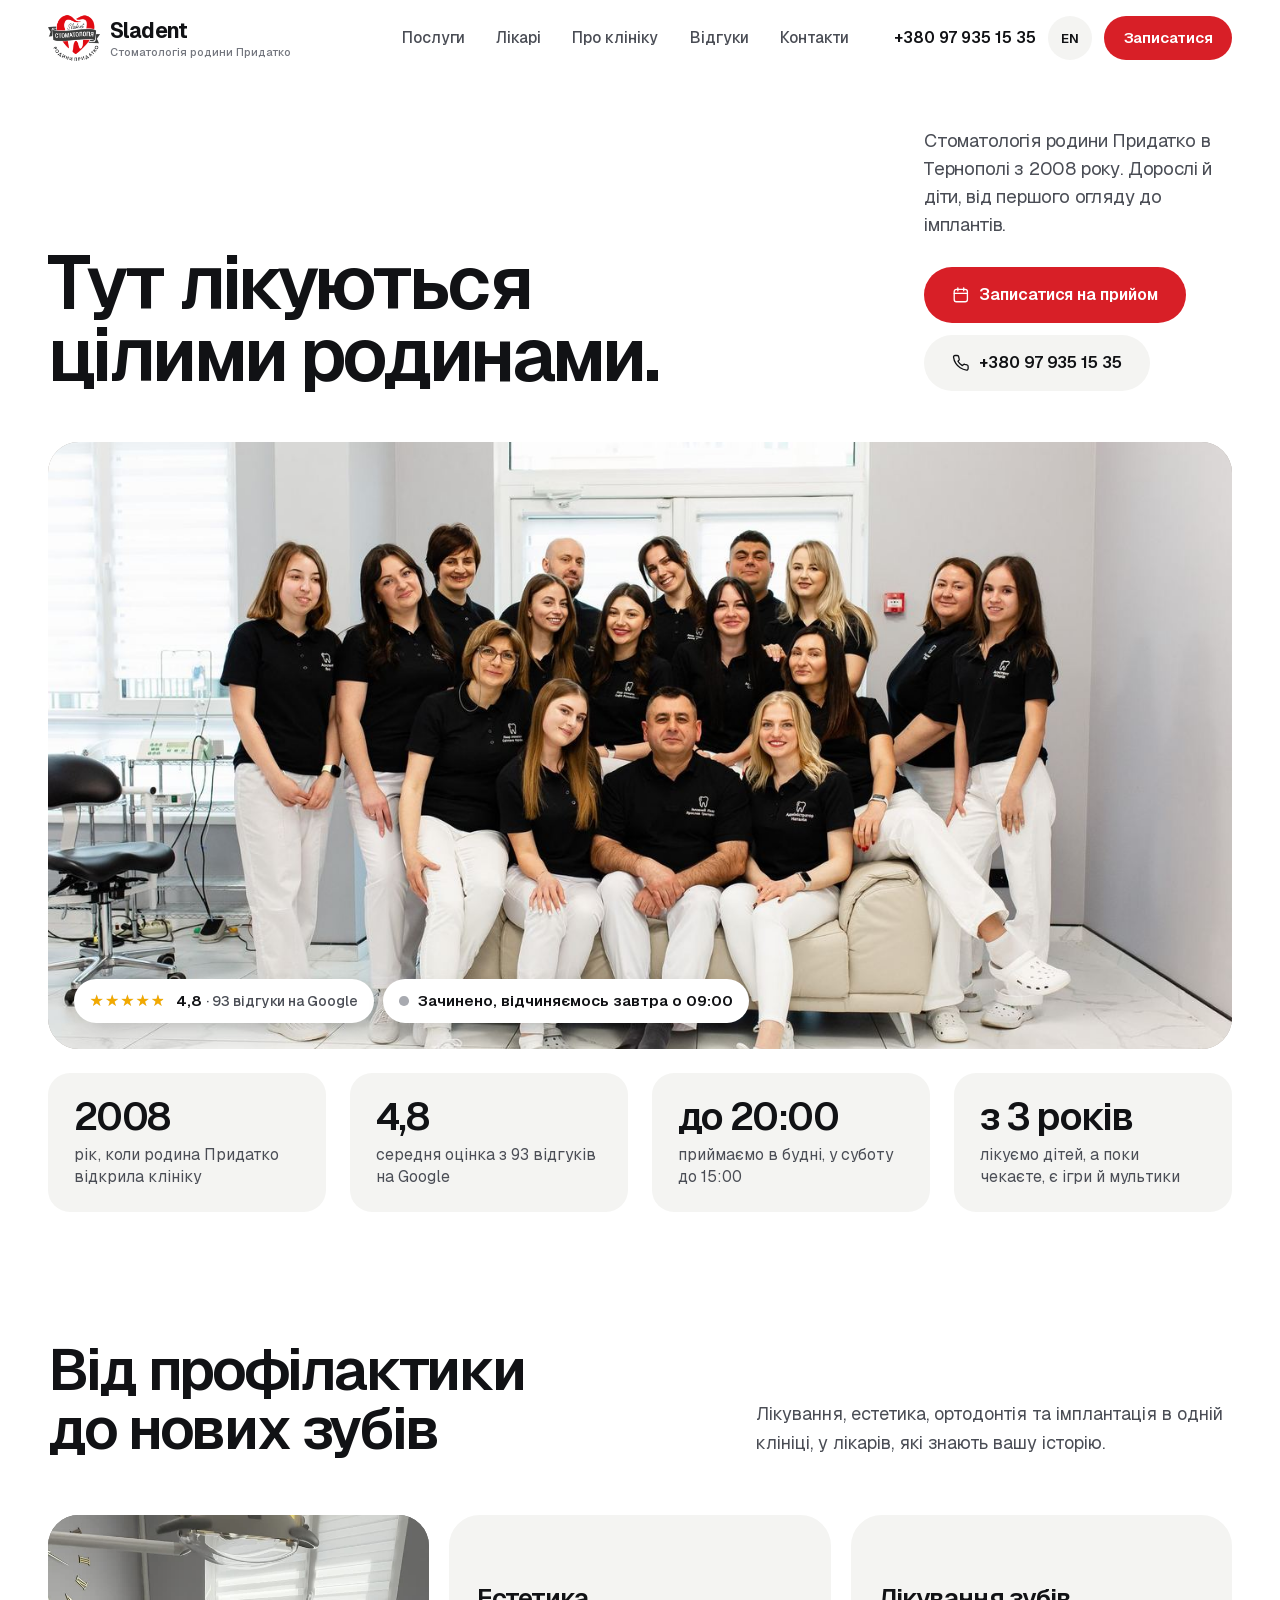
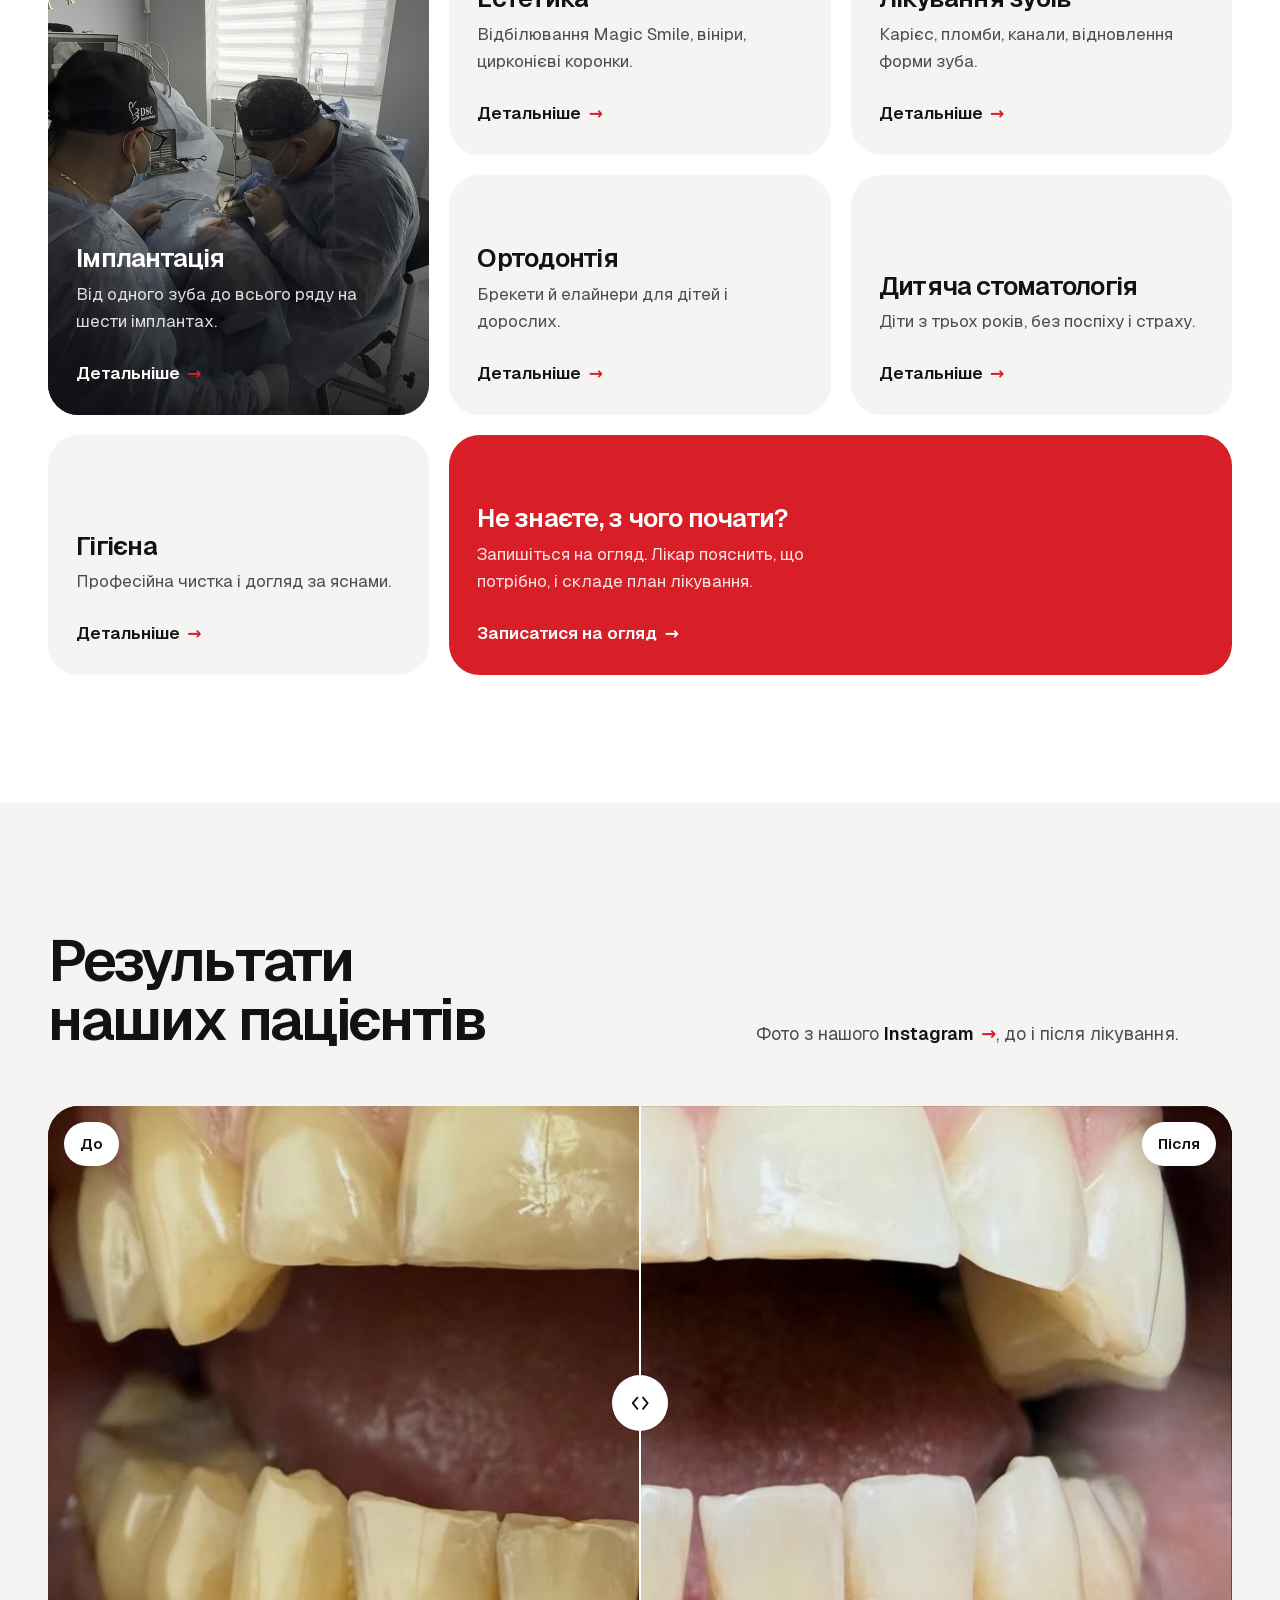
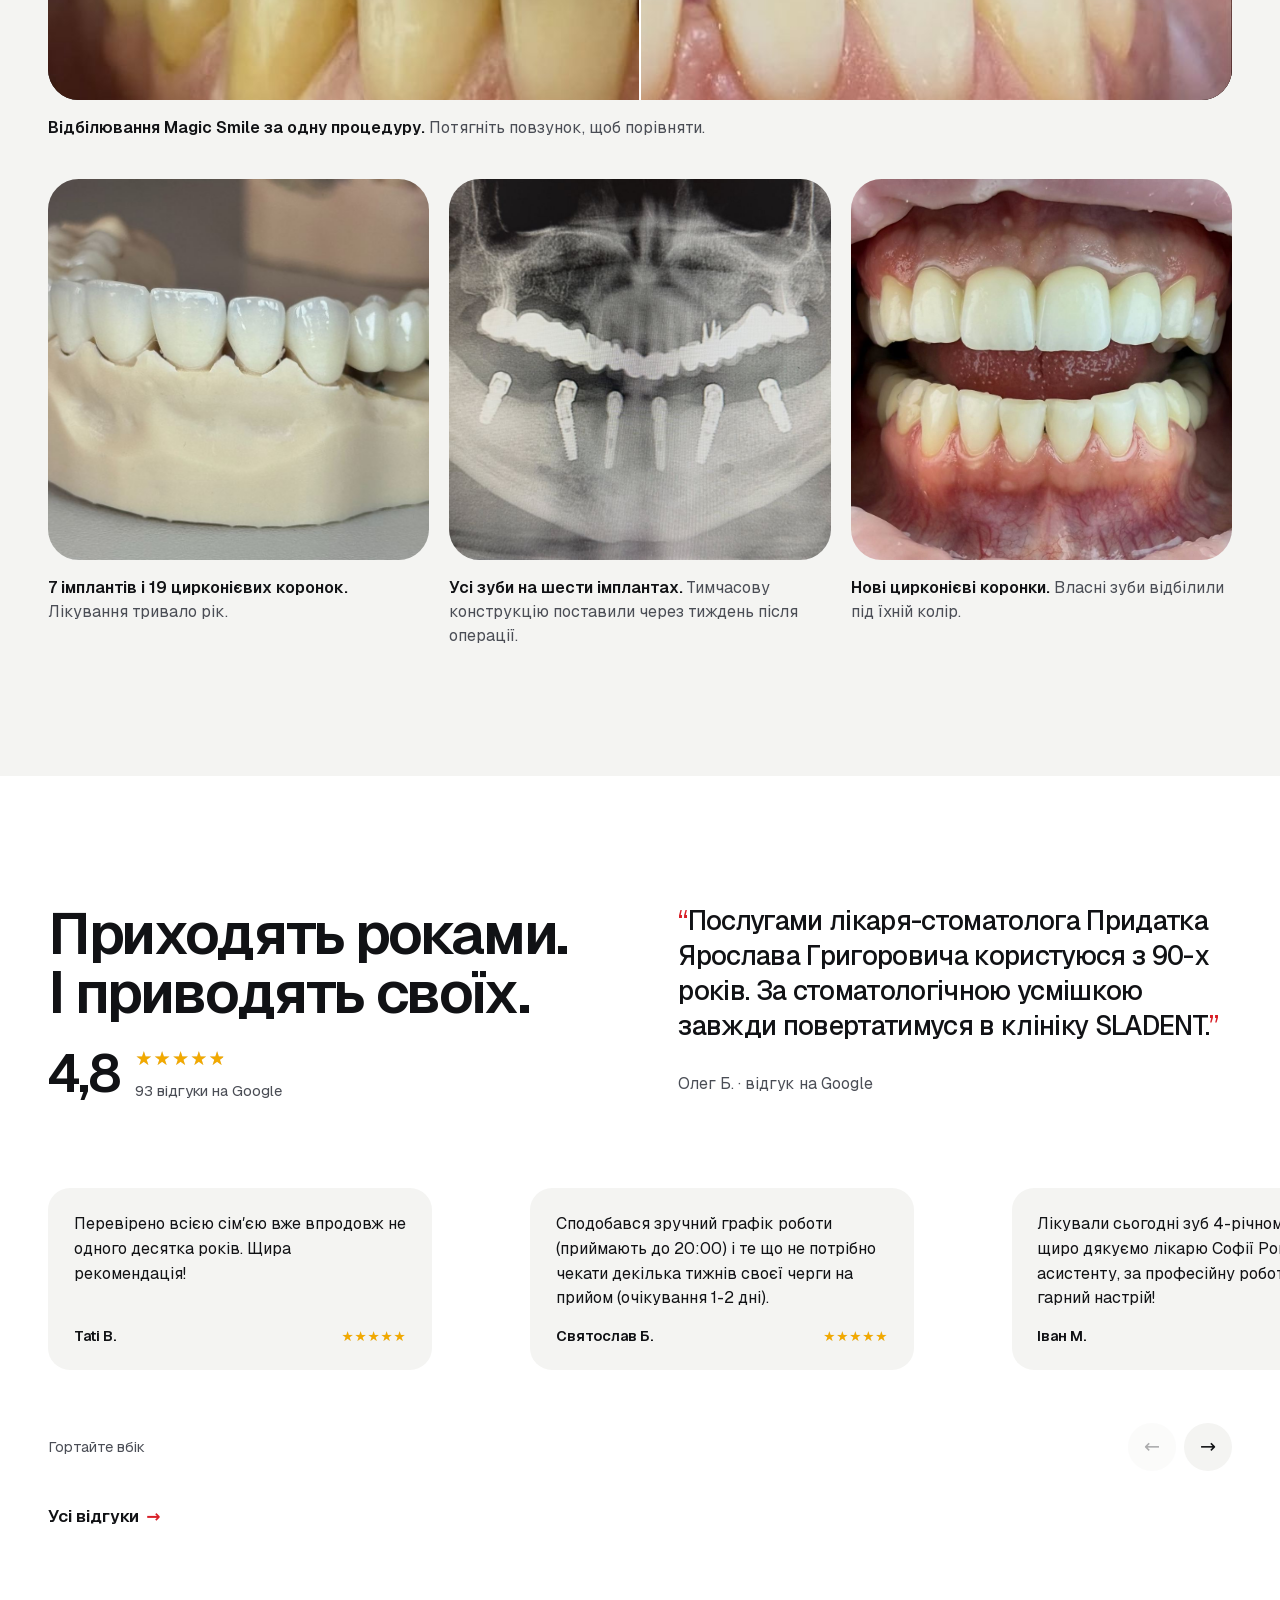
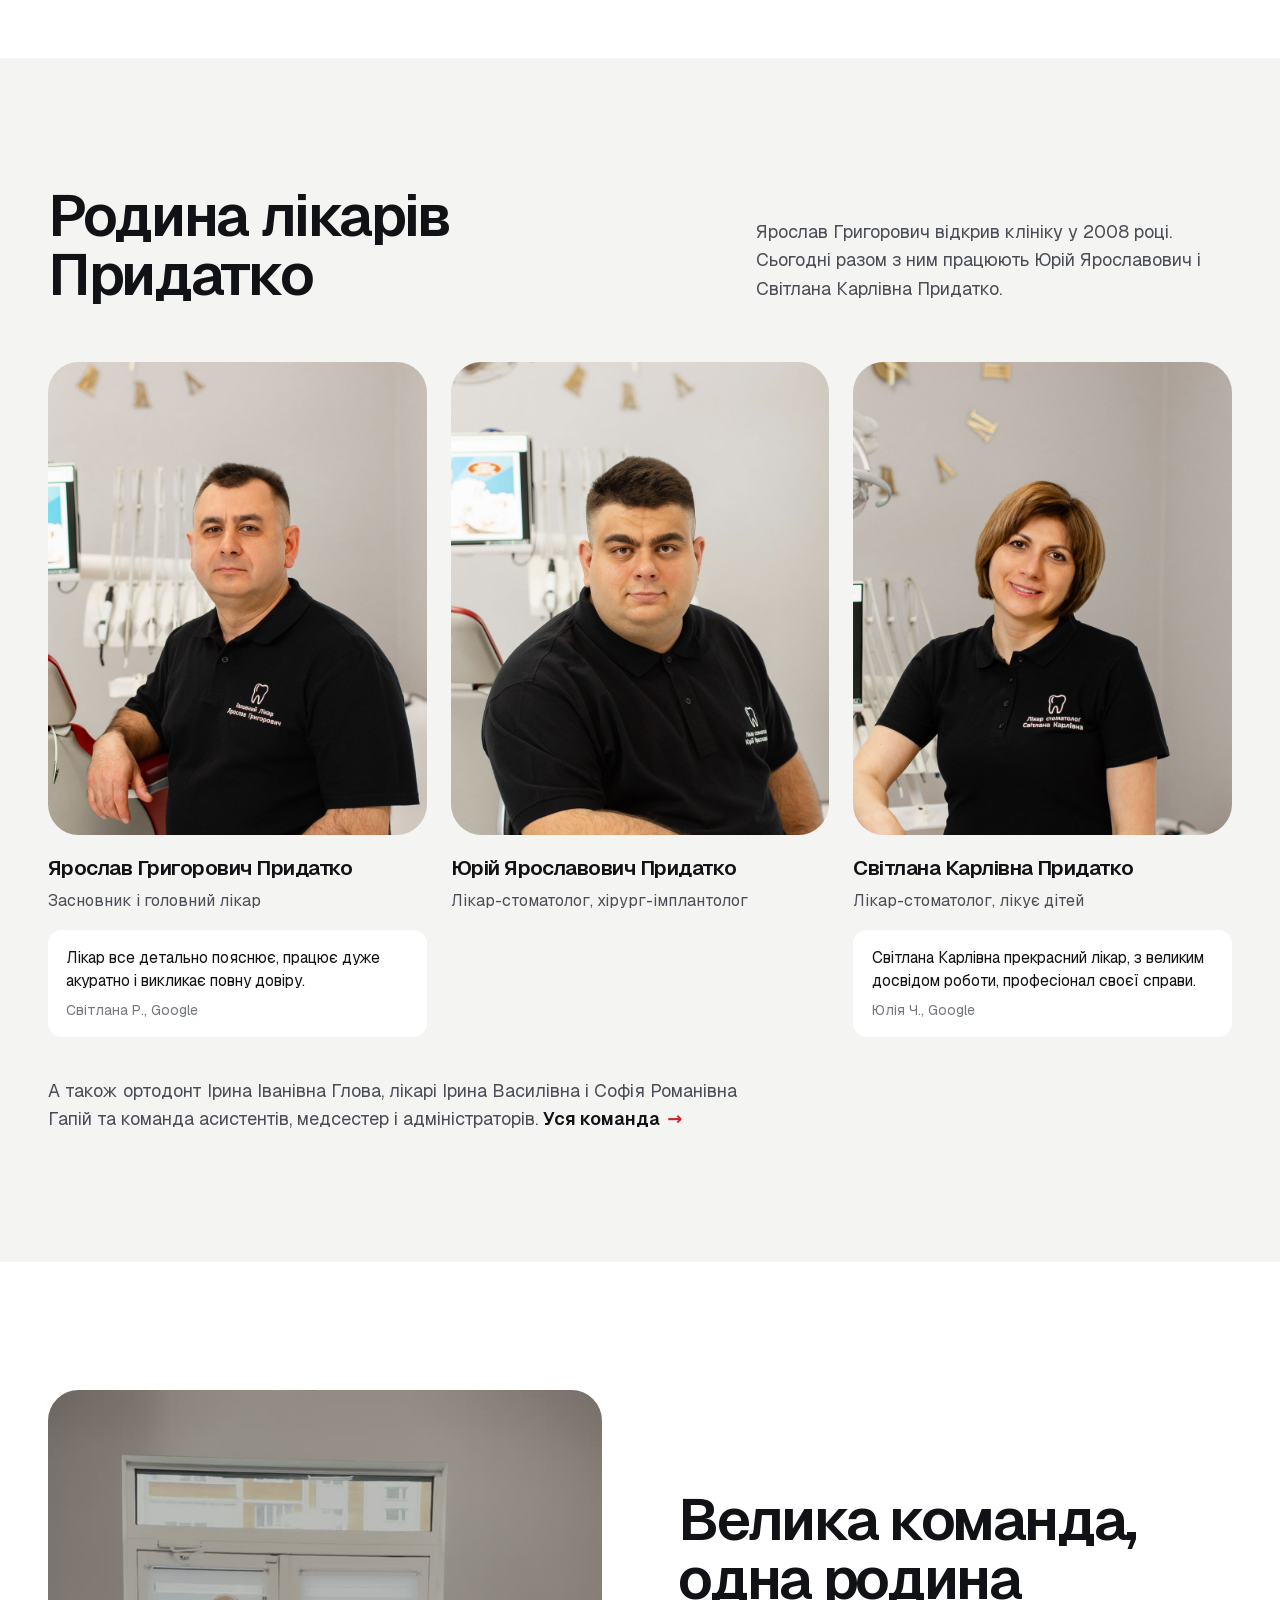
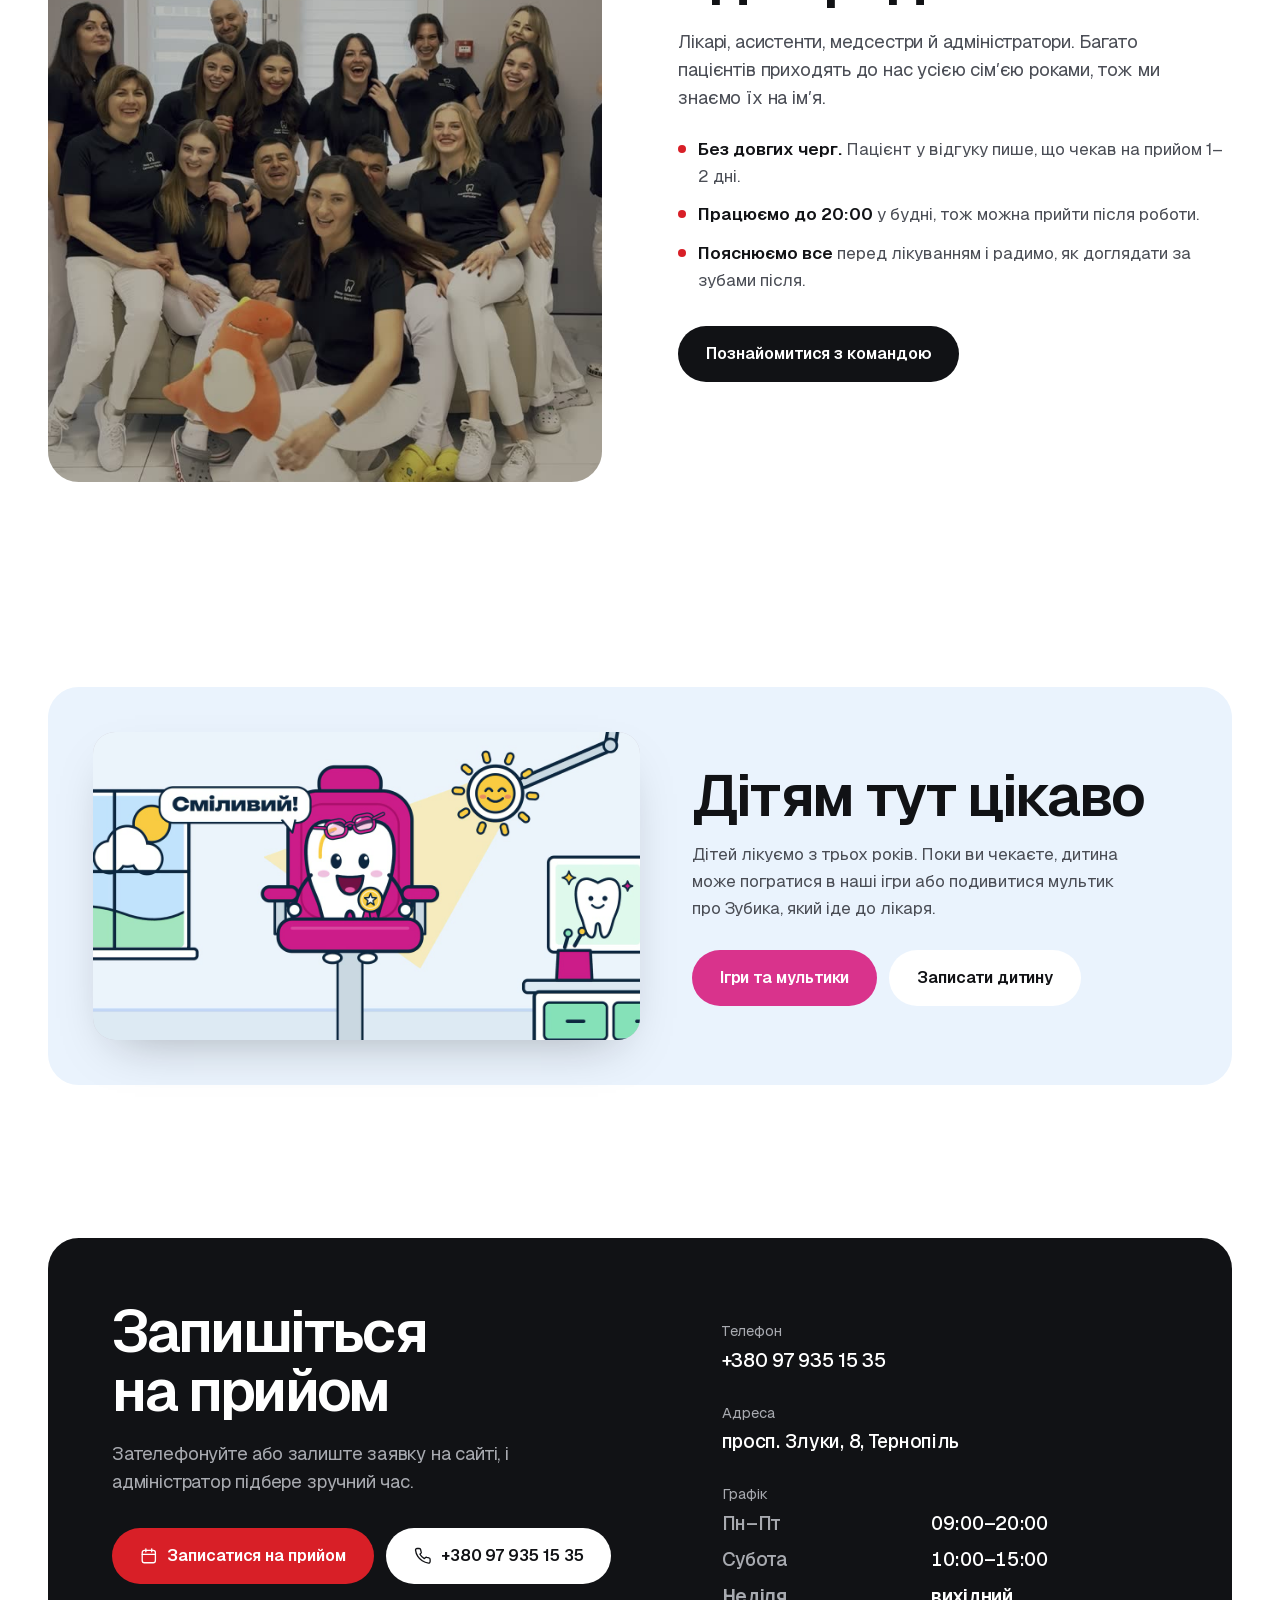
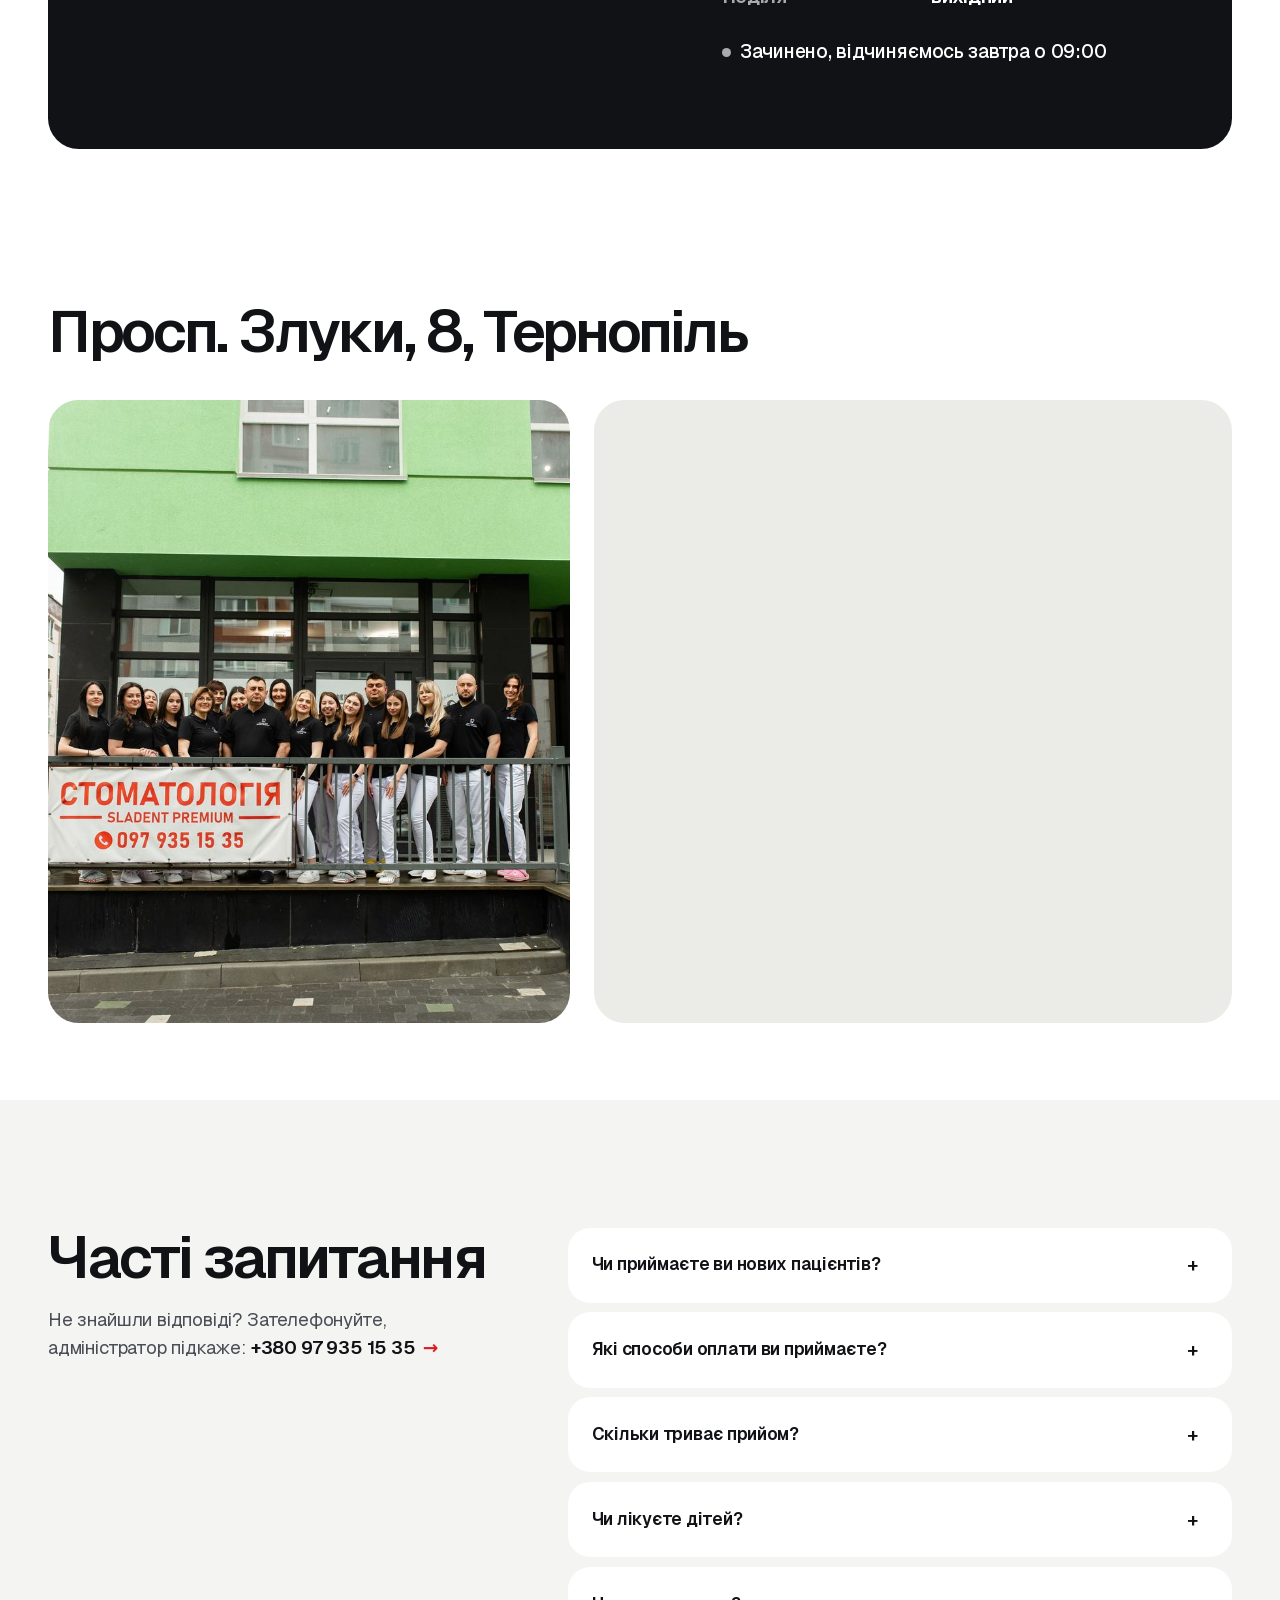
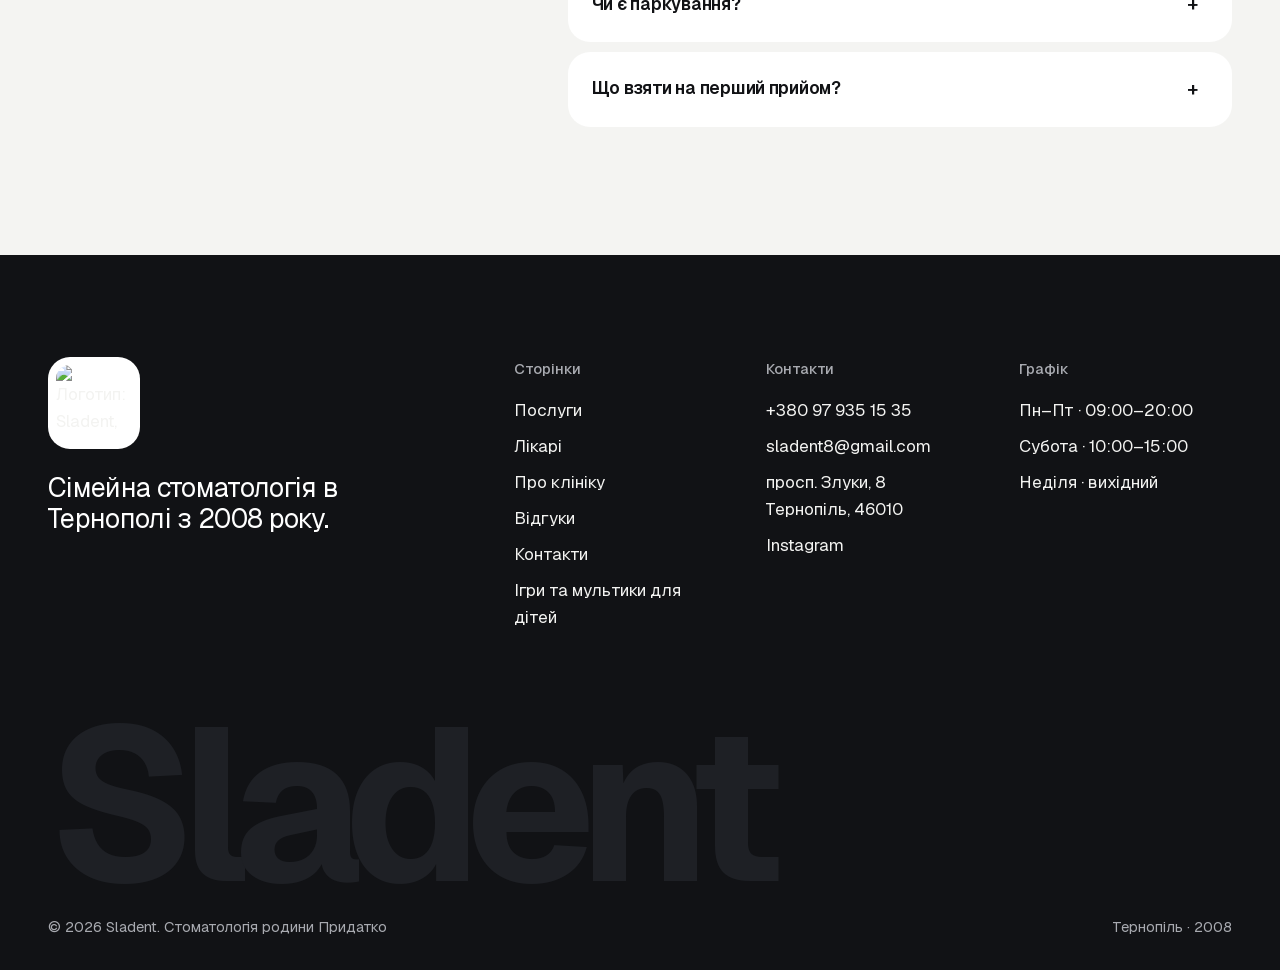
==== commit e7178ebd: "Make the site calm and flicker-free - Self-host Geist and preload it, so text never redraws after lo" ====
--- a/index.html
+++ b/index.html
@@ -22,8 +22,8 @@
   <meta name="twitter:card" content="summary_large_image">
   <link rel="icon" href="images/icon.ico">
   <link rel="apple-touch-icon" href="images/logo-removebg-preview.png">
-  <link rel="preconnect" href="https://fonts.googleapis.com">
-  <link rel="preconnect" href="https://fonts.gstatic.com" crossorigin>
+  <link rel="preload" href="fonts/geist-cyrillic.woff2" as="font" type="font/woff2" crossorigin>
+  <link rel="preload" href="fonts/geist-latin.woff2" as="font" type="font/woff2" crossorigin>
   <link rel="stylesheet" href="site.css">
   <link rel="preload" as="image" href="images/photos/team-sofa.jpg" imagesrcset="images/photos/team-sofa-800.jpg 800w, images/photos/team-sofa-1400.jpg 1400w, images/photos/team-sofa.jpg 2400w" imagesizes="(max-width: 1400px) 100vw, 1300px" fetchpriority="high">
   <script>document.documentElement.classList.add('js')</script>
@@ -181,24 +181,24 @@
 <section class="hero" aria-labelledby="hero-title">
   <div class="wrap">
     <div class="hero__top">
-      <h1 class="d1 rv" id="hero-title">Тут лікуються цілими родинами.</h1>
-      <div class="rv">
+      <h1 class="d1" id="hero-title">Тут лікуються цілими родинами.</h1>
+      <div>
         <p class="lead">Стоматологія родини Придатко в Тернополі з 2008 року. Дорослі й діти, від першого огляду до імплантів.</p>
         <div class="hero__cta"><a class="btn btn--red" href="contact.html#booking-form"><svg viewBox="0 0 24 24" fill="none" stroke="currentColor" stroke-width="1.8" stroke-linecap="round" stroke-linejoin="round" aria-hidden="true"><rect x="3" y="4.5" width="18" height="17" rx="3"/><path d="M16 2.5v4M8 2.5v4M3 10h18"/></svg>Записатися на прийом</a><a class="btn btn--soft" href="tel:+380979351535"><svg viewBox="0 0 24 24" fill="none" stroke="currentColor" stroke-width="1.8" stroke-linecap="round" stroke-linejoin="round" aria-hidden="true"><path d="M22 16.9v3a2 2 0 0 1-2.2 2 19.8 19.8 0 0 1-8.6-3.1 19.5 19.5 0 0 1-6-6A19.8 19.8 0 0 1 2.1 4.2 2 2 0 0 1 4.1 2h3a2 2 0 0 1 2 1.7c.1.96.4 1.9.7 2.8a2 2 0 0 1-.4 2.1L8.1 9.9a16 16 0 0 0 6 6l1.3-1.3a2 2 0 0 1 2.1-.4c.9.3 1.85.6 2.8.7a2 2 0 0 1 1.7 2Z"/></svg>+380 97 935 15 35</a></div>
       </div>
     </div>
-    <div class="media hero__media rv">
-      <img src="images/photos/team-sofa.jpg" srcset="images/photos/team-sofa-800.jpg 800w, images/photos/team-sofa-1400.jpg 1400w, images/photos/team-sofa.jpg 2400w" sizes="(max-width: 1400px) 100vw, 1300px" width="2400" height="1600" alt="Команда Sladent: лікарі, асистенти, медсестри й адміністратори у клініці" fetchpriority="high">
+    <div class="media hero__media" style="background-color:#aba49e">
+      <img class="fade" onload="this.classList.add('ok')" onerror="this.classList.add('ok')" src="images/photos/team-sofa.jpg" srcset="images/photos/team-sofa-800.jpg 800w, images/photos/team-sofa-1400.jpg 1400w, images/photos/team-sofa.jpg 2400w" sizes="(max-width: 1400px) 100vw, 1300px" width="2400" height="1600" alt="Команда Sladent: лікарі, асистенти, медсестри й адміністратори у клініці" fetchpriority="high">
       <div class="hero__chips">
         <a class="chip" href="reviews.html"><span class="stars" aria-hidden="true"><i style="--fill:96%"></i></span><span>4,8 <small>· 93 відгуки на Google</small></span></a>
         <span class="chip"><span data-status>Пн–Пт 09:00–20:00</span></span>
       </div>
     </div>
     <div class="facts">
-      <div class="fact rv"><b>2008</b><span>рік, коли родина Придатко відкрила клініку</span></div>
-      <div class="fact rv"><b>4,8</b><span>середня оцінка з 93 відгуків на Google</span></div>
-      <div class="fact rv"><b>до 20:00</b><span>приймаємо в будні, у суботу до 15:00</span></div>
-      <div class="fact rv"><b>з 3 років</b><span>лікуємо дітей, а поки чекаєте, є ігри й мультики</span></div>
+      <div class="fact"><b>2008</b><span>рік, коли родина Придатко відкрила клініку</span></div>
+      <div class="fact"><b>4,8</b><span>середня оцінка з 93 відгуків на Google</span></div>
+      <div class="fact"><b>до 20:00</b><span>приймаємо в будні, у суботу до 15:00</span></div>
+      <div class="fact"><b>з 3 років</b><span>лікуємо дітей, а поки чекаєте, є ігри й мультики</span></div>
     </div>
   </div>
 </section>
@@ -206,20 +206,20 @@
 <section class="sec" aria-labelledby="svc-title">
   <div class="wrap">
     <div class="sec-head">
-      <h2 class="d2 rv" id="svc-title">Від профілактики до нових зубів</h2>
-      <p class="rv">Лікування, естетика, ортодонтія та імплантація в одній клініці, у лікарів, які знають вашу історію.</p>
+      <h2 class="d2" id="svc-title">Від профілактики до нових зубів</h2>
+      <p>Лікування, естетика, ортодонтія та імплантація в одній клініці, у лікарів, які знають вашу історію.</p>
     </div>
     <div class="bento">
-      <a class="tile tile--photo rv" href="services.html#implants">
-        <img src="videos/surgery-poster.jpg" width="720" height="1280" alt="Хірурги Sladent під час імплантації" loading="lazy">
+      <a class="tile tile--photo" href="services.html#implants" style="background-color:#6f706f">
+        <img class="fade" onload="this.classList.add('ok')" onerror="this.classList.add('ok')" src="videos/surgery-poster.jpg" width="720" height="1280" alt="Хірурги Sladent під час імплантації" loading="lazy">
         <h3>Імплантація</h3><p>Від одного зуба до всього ряду на шести імплантах.</p><span class="arrow arrow--light">Детальніше</span>
       </a>
-      <a class="tile rv" href="services.html#cosmetic"><h3>Естетика</h3><p>Відбілювання Magic Smile, вініри, цирконієві коронки.</p><span class="arrow">Детальніше</span></a>
-      <a class="tile rv" href="services.html#general"><h3>Лікування зубів</h3><p>Карієс, пломби, канали, відновлення форми зуба.</p><span class="arrow">Детальніше</span></a>
-      <a class="tile rv" href="services.html#orthodontics"><h3>Ортодонтія</h3><p>Брекети й елайнери для дітей і дорослих.</p><span class="arrow">Детальніше</span></a>
-      <a class="tile rv" href="services.html#pediatric"><h3>Дитяча стоматологія</h3><p>Діти з трьох років, без поспіху і страху.</p><span class="arrow">Детальніше</span></a>
-      <a class="tile rv" href="services.html#hygiene"><h3>Гігієна</h3><p>Професійна чистка і догляд за яснами.</p><span class="arrow">Детальніше</span></a>
-      <a class="tile tile--wide tile--red rv" href="contact.html#booking-form"><h3>Не знаєте, з чого почати?</h3><p>Запишіться на огляд. Лікар пояснить, що потрібно, і складе план лікування.</p><span class="arrow">Записатися на огляд</span></a>
+      <a class="tile" href="services.html#cosmetic"><h3>Естетика</h3><p>Відбілювання Magic Smile, вініри, цирконієві коронки.</p><span class="arrow">Детальніше</span></a>
+      <a class="tile" href="services.html#general"><h3>Лікування зубів</h3><p>Карієс, пломби, канали, відновлення форми зуба.</p><span class="arrow">Детальніше</span></a>
+      <a class="tile" href="services.html#orthodontics"><h3>Ортодонтія</h3><p>Брекети й елайнери для дітей і дорослих.</p><span class="arrow">Детальніше</span></a>
+      <a class="tile" href="services.html#pediatric"><h3>Дитяча стоматологія</h3><p>Діти з трьох років, без поспіху і страху.</p><span class="arrow">Детальніше</span></a>
+      <a class="tile" href="services.html#hygiene"><h3>Гігієна</h3><p>Професійна чистка і догляд за яснами.</p><span class="arrow">Детальніше</span></a>
+      <a class="tile tile--wide tile--red" href="contact.html#booking-form"><h3>Не знаєте, з чого почати?</h3><p>Запишіться на огляд. Лікар пояснить, що потрібно, і складе план лікування.</p><span class="arrow">Записатися на огляд</span></a>
     </div>
   </div>
 </section>
@@ -227,13 +227,13 @@
 <section class="sec sec--tone" aria-labelledby="res-title">
   <div class="wrap">
     <div class="sec-head">
-      <h2 class="d2 rv" id="res-title">Результати наших пацієнтів</h2>
-      <p class="rv">Фото з нашого <a class="arrow" href="https://www.instagram.com/sladent_dentistry_ternopil/" rel="noopener" target="_blank">Instagram</a>, до і після лікування.</p>
-    </div>
-    <figure class="rv" style="margin:0">
+      <h2 class="d2" id="res-title">Результати наших пацієнтів</h2>
+      <p>Фото з нашого <a class="arrow" href="https://www.instagram.com/sladent_dentistry_ternopil/" rel="noopener" target="_blank">Instagram</a>, до і після лікування.</p>
+    </div>
+    <figure style="margin:0">
       <div class="ba">
-        <img src="images/photos/whitening-before.jpg" width="1200" height="984" loading="lazy" alt="Зуби до відбілювання: жовтуватий відтінок емалі">
-        <img class="ba__after" src="images/photos/whitening-after.jpg" width="1200" height="984" loading="lazy" alt="Ті самі зуби після відбілювання Magic Smile">
+        <img class="fade" onload="this.classList.add('ok')" onerror="this.classList.add('ok')" src="images/photos/whitening-before.jpg" width="1200" height="984" loading="lazy" alt="Зуби до відбілювання: жовтуватий відтінок емалі">
+        <img class="ba__after fade" onload="this.classList.add('ok')" onerror="this.classList.add('ok')" src="images/photos/whitening-after.jpg" width="1200" height="984" loading="lazy" alt="Ті самі зуби після відбілювання Magic Smile">
         <span class="chip chip--l" aria-hidden="true">До</span><span class="chip chip--r" aria-hidden="true">Після</span>
         <span class="ba__line" aria-hidden="true"></span><span class="ba__knob" aria-hidden="true"><svg viewBox="0 0 24 24" fill="none" stroke="#111215" stroke-width="2" stroke-linecap="round" stroke-linejoin="round" aria-hidden="true"><path d="M9 6l-5 6 5 6M15 6l5 6-5 6"/></svg></span>
         <input type="range" min="0" max="100" value="50" aria-label="Порівняти до і після відбілювання">
@@ -241,9 +241,9 @@
       <figcaption class="cap"><b>Відбілювання Magic Smile за одну процедуру.</b> Потягніть повзунок, щоб порівняти.</figcaption>
     </figure>
     <div class="results">
-      <figure class="result rv"><div class="media"><img src="images/photos/case-crowns.jpg" width="1000" height="790" loading="lazy" alt="Цирконієві коронки на моделі щелепи"></div><figcaption class="cap"><b>7 імплантів і 19 цирконієвих коронок.</b> Лікування тривало рік.</figcaption></figure>
-      <figure class="result rv"><div class="media"><img src="images/photos/case-allon6-xray.jpg" width="900" height="1200" loading="lazy" alt="Рентген: зубний ряд на шести імплантах"></div><figcaption class="cap"><b>Усі зуби на шести імплантах.</b> Тимчасову конструкцію поставили через тиждень після операції.</figcaption></figure>
-      <figure class="result rv"><div class="media"><img src="images/photos/case-zirconia.jpg" width="1000" height="1000" loading="lazy" alt="Усмішка після заміни коронок на цирконієві"></div><figcaption class="cap"><b>Нові цирконієві коронки.</b> Власні зуби відбілили під їхній колір.</figcaption></figure>
+      <figure class="result"><div class="media" style="background-color:#a6a090"><img class="fade" onload="this.classList.add('ok')" onerror="this.classList.add('ok')" src="images/photos/case-crowns.jpg" width="1000" height="790" loading="lazy" alt="Цирконієві коронки на моделі щелепи"></div><figcaption class="cap"><b>7 імплантів і 19 цирконієвих коронок.</b> Лікування тривало рік.</figcaption></figure>
+      <figure class="result"><div class="media" style="background-color:#7a7976"><img class="fade" onload="this.classList.add('ok')" onerror="this.classList.add('ok')" src="images/photos/case-allon6-xray.jpg" width="900" height="1200" loading="lazy" alt="Рентген: зубний ряд на шести імплантах"></div><figcaption class="cap"><b>Усі зуби на шести імплантах.</b> Тимчасову конструкцію поставили через тиждень після операції.</figcaption></figure>
+      <figure class="result"><div class="media" style="background-color:#977a6f"><img class="fade" onload="this.classList.add('ok')" onerror="this.classList.add('ok')" src="images/photos/case-zirconia.jpg" width="1000" height="1000" loading="lazy" alt="Усмішка після заміни коронок на цирконієві"></div><figcaption class="cap"><b>Нові цирконієві коронки.</b> Власні зуби відбілили під їхній колір.</figcaption></figure>
     </div>
   </div>
 </section>
@@ -252,43 +252,43 @@
   <div class="wrap">
     <div class="reviews-top">
       <div>
-        <h2 class="d2 rv" id="rev-title">Приходять роками. І приводять своїх.</h2>
-        <div class="score rv"><b>4,8</b><div><span class="stars" aria-hidden="true"><i style="--fill:96%"></i></span><small>93 відгуки на Google</small></div></div>
-      </div>
-      <blockquote class="quote rv"><p>Послугами лікаря-стоматолога Придатка Ярослава Григоровича користуюся з 90-х років. За стоматологічною усмішкою завжди повертатимуся в клініку SLADENT.</p><footer>Олег Б. · відгук на Google</footer></blockquote>
-    </div>
-  </div>
-  <div class="marquee rv" aria-label="Відгуки пацієнтів з Google"><div class="marquee__row" style="--dur:80s"><figure class="rcard"><p>Перевірено всією сімʼєю вже впродовж не одного десятка років. Щира рекомендація!</p><footer><b>Tati B.</b><span class="stars" aria-hidden="true"><i style="--fill:100%"></i></span></footer></figure><figure class="rcard"><p>Сподобався зручний графік роботи (приймають до 20:00) і те що не потрібно чекати декілька тижнів своєї черги на прийом (очікування 1-2 дні).</p><footer><b>Святослав Б.</b><span class="stars" aria-hidden="true"><i style="--fill:100%"></i></span></footer></figure><figure class="rcard"><p>Лікували сьогодні зуб 4-річному сину, щиро дякуємо лікарю Софії Романівні та асистенту, за професійну роботу та гарний настрій!</p><footer><b>Іван М.</b><span class="stars" aria-hidden="true"><i style="--fill:100%"></i></span></footer></figure><figure class="rcard"><p>Вже коло 10 років всією сім'єю відвідуємо цю стоматологію. Задоволені всім! Ціна відповідає якості.</p><footer><b>Valia S.</b><span class="stars" aria-hidden="true"><i style="--fill:100%"></i></span></footer></figure><figure class="rcard"><p>Лікар все детально пояснює, працює дуже акуратно і викликає повну довіру.</p><footer><b>Світлана Р.</b><span class="stars" aria-hidden="true"><i style="--fill:100%"></i></span></footer></figure><figure class="rcard"><p>Робила там 8 зубів, 4 з яких без анестезії. Після лікування порадили як краще доглядати за моїми зубами.</p><footer><b>Yana D.</b><span class="stars" aria-hidden="true"><i style="--fill:100%"></i></span></footer></figure><figure class="rcard"><p>Як завжди, професійне ведення клієнтів, особистий підхід і якісне надання послуг. Обслуговуємося всією сім'єю більше 10 років.</p><footer><b>Єлизавета Н.</b><span class="stars" aria-hidden="true"><i style="--fill:100%"></i></span></footer></figure></div><div class="marquee__row marquee__row--rev" style="--dur:90s"><figure class="rcard"><p>Перед імплантацією трохи хвилювався, але завдяки вашому досвіду, чіткості та злагодженій роботі все пройшло спокійно й значно легше, ніж я очікував.</p><footer><b>Пацієнт після імплантації</b><span class="stars" aria-hidden="true"><i style="--fill:100%"></i></span></footer></figure><figure class="rcard"><p>Світлана Карлівна прекрасний лікар, з великим досвідом роботи, професіонал своєї справи.</p><footer><b>Юлія Ч.</b><span class="stars" aria-hidden="true"><i style="--fill:100%"></i></span></footer></figure><figure class="rcard"><p>Відбілював зуби в стоматології SlaDent, і все пройшло чудово! Результат просто відмінний.</p><footer><b>Sergii K.</b><span class="stars" aria-hidden="true"><i style="--fill:100%"></i></span></footer></figure><figure class="rcard"><p>Професійні лікарі та привітний персонал. Ірина Василівна чудовий лікар!</p><footer><b>Людмила К.</b><span class="stars" aria-hidden="true"><i style="--fill:100%"></i></span></footer></figure><figure class="rcard"><p>Ходжу в стоматологію Сладент вже 5 років і раджу своїм друзям і рідним.</p><footer><b>Люба П.</b><span class="stars" aria-hidden="true"><i style="--fill:100%"></i></span></footer></figure><figure class="rcard"><p>Гарна клініка. Привітний персонал, досвідчені фахівці, приємна атмосфера, ціни адекватні.</p><footer><b>Віктор М.</b><span class="stars" aria-hidden="true"><i style="--fill:100%"></i></span></footer></figure><figure class="rcard"><p>Перевірено всією сімʼєю вже впродовж не одного десятка років. Щира рекомендація!</p><footer><b>Tati B.</b><span class="stars" aria-hidden="true"><i style="--fill:100%"></i></span></footer></figure></div></div>
-  <div class="wrap" style="margin-top:2rem"><a class="arrow rv" href="reviews.html">Усі відгуки</a></div>
+        <h2 class="d2" id="rev-title">Приходять роками. І приводять своїх.</h2>
+        <div class="score"><b>4,8</b><div><span class="stars" aria-hidden="true"><i style="--fill:96%"></i></span><small>93 відгуки на Google</small></div></div>
+      </div>
+      <blockquote class="quote"><p>Послугами лікаря-стоматолога Придатка Ярослава Григоровича користуюся з 90-х років. За стоматологічною усмішкою завжди повертатимуся в клініку SLADENT.</p><footer>Олег Б. · відгук на Google</footer></blockquote>
+    </div>
+  </div>
+  <div class="rrow-wrap"><div class="rrow" tabindex="0" role="region" aria-label="Відгуки пацієнтів з Google"><figure class="rcard"><p>Перевірено всією сімʼєю вже впродовж не одного десятка років. Щира рекомендація!</p><footer><b>Tati B.</b><span class="stars" aria-hidden="true"><i style="--fill:100%"></i></span></footer></figure><figure class="rcard"><p>Сподобався зручний графік роботи (приймають до 20:00) і те що не потрібно чекати декілька тижнів своєї черги на прийом (очікування 1-2 дні).</p><footer><b>Святослав Б.</b><span class="stars" aria-hidden="true"><i style="--fill:100%"></i></span></footer></figure><figure class="rcard"><p>Лікували сьогодні зуб 4-річному сину, щиро дякуємо лікарю Софії Романівні та асистенту, за професійну роботу та гарний настрій!</p><footer><b>Іван М.</b><span class="stars" aria-hidden="true"><i style="--fill:100%"></i></span></footer></figure><figure class="rcard"><p>Вже коло 10 років всією сім'єю відвідуємо цю стоматологію. Задоволені всім! Ціна відповідає якості.</p><footer><b>Valia S.</b><span class="stars" aria-hidden="true"><i style="--fill:100%"></i></span></footer></figure><figure class="rcard"><p>Лікар все детально пояснює, працює дуже акуратно і викликає повну довіру.</p><footer><b>Світлана Р.</b><span class="stars" aria-hidden="true"><i style="--fill:100%"></i></span></footer></figure><figure class="rcard"><p>Робила там 8 зубів, 4 з яких без анестезії. Після лікування порадили як краще доглядати за моїми зубами.</p><footer><b>Yana D.</b><span class="stars" aria-hidden="true"><i style="--fill:100%"></i></span></footer></figure><figure class="rcard"><p>Як завжди, професійне ведення клієнтів, особистий підхід і якісне надання послуг. Обслуговуємося всією сім'єю більше 10 років.</p><footer><b>Єлизавета Н.</b><span class="stars" aria-hidden="true"><i style="--fill:100%"></i></span></footer></figure><figure class="rcard"><p>Перед імплантацією трохи хвилювався, але завдяки вашому досвіду, чіткості та злагодженій роботі все пройшло спокійно й значно легше, ніж я очікував.</p><footer><b>Пацієнт після імплантації</b><span class="stars" aria-hidden="true"><i style="--fill:100%"></i></span></footer></figure><figure class="rcard"><p>Світлана Карлівна прекрасний лікар, з великим досвідом роботи, професіонал своєї справи.</p><footer><b>Юлія Ч.</b><span class="stars" aria-hidden="true"><i style="--fill:100%"></i></span></footer></figure><figure class="rcard"><p>Відбілював зуби в стоматології SlaDent, і все пройшло чудово! Результат просто відмінний.</p><footer><b>Sergii K.</b><span class="stars" aria-hidden="true"><i style="--fill:100%"></i></span></footer></figure><figure class="rcard"><p>Професійні лікарі та привітний персонал. Ірина Василівна чудовий лікар!</p><footer><b>Людмила К.</b><span class="stars" aria-hidden="true"><i style="--fill:100%"></i></span></footer></figure><figure class="rcard"><p>Ходжу в стоматологію Сладент вже 5 років і раджу своїм друзям і рідним.</p><footer><b>Люба П.</b><span class="stars" aria-hidden="true"><i style="--fill:100%"></i></span></footer></figure><figure class="rcard"><p>Гарна клініка. Привітний персонал, досвідчені фахівці, приємна атмосфера, ціни адекватні.</p><footer><b>Віктор М.</b><span class="stars" aria-hidden="true"><i style="--fill:100%"></i></span></footer></figure></div><div class="wrap rrow-foot"><span class="small muted">Гортайте вбік</span><div class="rrow-nav"><button type="button" aria-label="Попередні відгуки">←</button><button type="button" aria-label="Наступні відгуки">→</button></div></div></div>
+  <div class="wrap" style="margin-top:2rem"><a class="arrow" href="reviews.html">Усі відгуки</a></div>
 </section>
 
 <section class="sec sec--tone" aria-labelledby="doc-title">
   <div class="wrap">
     <div class="sec-head">
-      <h2 class="d2 rv" id="doc-title">Родина лікарів Придатко</h2>
-      <p class="rv">Ярослав Григорович відкрив клініку у 2008 році. Сьогодні разом з ним працюють Юрій Ярославович і Світлана Карлівна Придатко.</p>
+      <h2 class="d2" id="doc-title">Родина лікарів Придатко</h2>
+      <p>Ярослав Григорович відкрив клініку у 2008 році. Сьогодні разом з ним працюють Юрій Ярославович і Світлана Карлівна Придатко.</p>
     </div>
     <div class="people">
-      <article class="person rv"><div class="media"><img src="images/team/yaroslav-prydatko.jpg" width="960" height="1200" loading="lazy" alt="Ярослав Григорович Придатко"></div><h3>Ярослав Григорович Придатко</h3><p class="role">Засновник і головний лікар</p><blockquote>Лікар все детально пояснює, працює дуже акуратно і викликає повну довіру.<footer>Світлана Р., Google</footer></blockquote></article>
-      <article class="person rv"><div class="media"><img src="images/team/yurii-prydatko.jpg" width="960" height="1200" loading="lazy" alt="Юрій Ярославович Придатко"></div><h3>Юрій Ярославович Придатко</h3><p class="role">Лікар-стоматолог, хірург-імплантолог</p></article>
-      <article class="person rv"><div class="media"><img src="images/team/svitlana-prydatko.jpg" width="960" height="1200" loading="lazy" alt="Світлана Карлівна Придатко"></div><h3>Світлана Карлівна Придатко</h3><p class="role">Лікар-стоматолог, лікує дітей</p><blockquote>Світлана Карлівна прекрасний лікар, з великим досвідом роботи, професіонал своєї справи.<footer>Юлія Ч., Google</footer></blockquote></article>
-    </div>
-    <p class="rv more">А також ортодонт Ірина Іванівна Глова, лікарі Ірина Василівна і Софія Романівна Гапій та команда асистентів, медсестер і адміністраторів. <a class="arrow" href="team.html">Уся команда</a></p>
+      <article class="person"><div class="media" style="background-color:#8e8278"><img class="fade" onload="this.classList.add('ok')" onerror="this.classList.add('ok')" src="images/team/yaroslav-prydatko.jpg" width="960" height="1200" loading="lazy" alt="Ярослав Григорович Придатко"></div><h3>Ярослав Григорович Придатко</h3><p class="role">Засновник і головний лікар</p><blockquote>Лікар все детально пояснює, працює дуже акуратно і викликає повну довіру.<footer>Світлана Р., Google</footer></blockquote></article>
+      <article class="person"><div class="media" style="background-color:#8e857b"><img class="fade" onload="this.classList.add('ok')" onerror="this.classList.add('ok')" src="images/team/yurii-prydatko.jpg" width="960" height="1200" loading="lazy" alt="Юрій Ярославович Придатко"></div><h3>Юрій Ярославович Придатко</h3><p class="role">Лікар-стоматолог, хірург-імплантолог</p></article>
+      <article class="person"><div class="media" style="background-color:#877c71"><img class="fade" onload="this.classList.add('ok')" onerror="this.classList.add('ok')" src="images/team/svitlana-prydatko.jpg" width="960" height="1200" loading="lazy" alt="Світлана Карлівна Придатко"></div><h3>Світлана Карлівна Придатко</h3><p class="role">Лікар-стоматолог, лікує дітей</p><blockquote>Світлана Карлівна прекрасний лікар, з великим досвідом роботи, професіонал своєї справи.<footer>Юлія Ч., Google</footer></blockquote></article>
+    </div>
+    <p class="more">А також ортодонт Ірина Іванівна Глова, лікарі Ірина Василівна і Софія Романівна Гапій та команда асистентів, медсестер і адміністраторів. <a class="arrow" href="team.html">Уся команда</a></p>
   </div>
 </section>
 
 <section class="sec" aria-labelledby="team-title">
   <div class="wrap split">
-    <div class="media media--video rv" style="aspect-ratio:4/5"><video data-loop muted playsinline loop preload="none" poster="videos/team-poster.jpg" width="720" height="1280" aria-label="Команда Sladent у клініці"><source src="videos/team.mp4" type="video/mp4"></video></div>
+    <div class="media media--video" style="background-color:#797269;aspect-ratio:4/5"><video data-loop muted playsinline loop preload="none" poster="videos/team-poster.jpg" width="720" height="1280" aria-label="Команда Sladent у клініці"><source src="videos/team.mp4" type="video/mp4"></video></div>
     <div>
-      <h2 class="d2 rv" id="team-title">Велика команда, одна родина</h2>
-      <p class="lead rv" style="margin-top:1.25rem">Лікарі, асистенти, медсестри й адміністратори. Багато пацієнтів приходять до нас усією сімʼєю роками, тож ми знаємо їх на імʼя.</p>
-      <ul class="ticks rv">
+      <h2 class="d2" id="team-title">Велика команда, одна родина</h2>
+      <p class="lead" style="margin-top:1.25rem">Лікарі, асистенти, медсестри й адміністратори. Багато пацієнтів приходять до нас усією сімʼєю роками, тож ми знаємо їх на імʼя.</p>
+      <ul class="ticks">
         <li><span><b>Без довгих черг.</b> Пацієнт у відгуку пише, що чекав на прийом 1–2 дні.</span></li>
         <li><span><b>Працюємо до 20:00</b> у будні, тож можна прийти після роботи.</span></li>
         <li><span><b>Пояснюємо все</b> перед лікуванням і радимо, як доглядати за зубами після.</span></li>
       </ul>
-      <a class="btn btn--dark rv" href="team.html">Познайомитися з командою</a>
+      <a class="btn btn--dark" href="team.html">Познайомитися з командою</a>
     </div>
   </div>
 </section>
@@ -296,8 +296,8 @@
 
 <section class="sec sec--tight" aria-labelledby="kids-title">
   <div class="wrap">
-    <div class="kids rv">
-      <a class="media" href="kids/" tabindex="-1" aria-hidden="true"><img src="kids/videos/visit-poster.jpg" width="1280" height="720" loading="lazy" alt=""></a>
+    <div class="kids">
+      <a class="media" href="kids/" tabindex="-1" aria-hidden="true" style="background-color:#cfc9d4"><img class="fade" onload="this.classList.add('ok')" onerror="this.classList.add('ok')" src="kids/videos/visit-poster.jpg" width="1280" height="720" loading="lazy" alt=""></a>
       <div>
         <h2 class="d2" id="kids-title">Дітям тут цікаво</h2>
         <p>Дітей лікуємо з трьох років. Поки ви чекаєте, дитина може погратися в наші ігри або подивитися мультик про Зубика, який іде до лікаря.</p>
@@ -309,7 +309,7 @@
 
 <section class="sec sec--tight" aria-labelledby="book-title">
   <div class="wrap">
-    <div class="panel rv">
+    <div class="panel">
       <div>
         <h2 class="d2" id="book-title">Запишіться на прийом</h2>
         <p class="lead">Зателефонуйте або залиште заявку на сайті, і адміністратор підбере зручний час.</p>
@@ -327,10 +327,10 @@
 
 <section class="sec sec--tight" aria-labelledby="place-title">
   <div class="wrap">
-    <h2 class="d2 rv" id="place-title" style="margin-bottom:clamp(1.5rem,3vw,2.5rem)">Просп. Злуки, 8, Тернопіль</h2>
+    <h2 class="d2" id="place-title" style="margin-bottom:clamp(1.5rem,3vw,2.5rem)">Просп. Злуки, 8, Тернопіль</h2>
     <div class="place">
-      <div class="media rv"><img src="images/photos/clinic-outside.jpg" srcset="images/photos/clinic-outside-800.jpg 800w, images/photos/clinic-outside.jpg 1800w" sizes="(max-width: 900px) 100vw, 45vw" width="1800" height="2149" loading="lazy" alt="Команда Sladent біля входу в клініку на просп. Злуки, 8"></div>
-      <div class="media rv"><iframe src="https://www.google.com/maps?q=%D0%BF%D1%80%D0%BE%D1%81%D0%BF.+%D0%97%D0%BB%D1%83%D0%BA%D0%B8+8,+%D0%A2%D0%B5%D1%80%D0%BD%D0%BE%D0%BF%D1%96%D0%BB%D1%8C&amp;output=embed" loading="lazy" referrerpolicy="no-referrer-when-downgrade" title="Sladent на карті: просп. Злуки, 8, Тернопіль" allowfullscreen></iframe></div>
+      <div class="media" style="background-color:#6f7461"><img class="fade" onload="this.classList.add('ok')" onerror="this.classList.add('ok')" src="images/photos/clinic-outside.jpg" srcset="images/photos/clinic-outside-800.jpg 800w, images/photos/clinic-outside.jpg 1800w" sizes="(max-width: 900px) 100vw, 45vw" width="1800" height="2149" loading="lazy" alt="Команда Sladent біля входу в клініку на просп. Злуки, 8"></div>
+      <div class="media"><iframe src="https://www.google.com/maps?q=%D0%BF%D1%80%D0%BE%D1%81%D0%BF.+%D0%97%D0%BB%D1%83%D0%BA%D0%B8+8,+%D0%A2%D0%B5%D1%80%D0%BD%D0%BE%D0%BF%D1%96%D0%BB%D1%8C&amp;output=embed" loading="lazy" referrerpolicy="no-referrer-when-downgrade" title="Sladent на карті: просп. Злуки, 8, Тернопіль" allowfullscreen></iframe></div>
     </div>
   </div>
 </section>
@@ -338,10 +338,10 @@
 <section class="sec sec--tone" aria-labelledby="faq-title">
   <div class="wrap faq">
     <div>
-      <h2 class="d2 rv" id="faq-title">Часті запитання</h2>
-      <p class="lead rv" style="margin-top:1.25rem">Не знайшли відповіді? Зателефонуйте, адміністратор підкаже: <a class="arrow" href="tel:+380979351535">+380 97 935 15 35</a></p>
-    </div>
-    <div class="faq__list"><details class="rv"><summary>Чи приймаєте ви нових пацієнтів?</summary><div><p>Так. Записатися можна за телефоном <a href="tel:+380979351535">+380 97 935 15 35</a>, через <a href="contact.html#booking-form">форму на сайті</a> або в клініці. Перша консультація включає огляд і діагностику.</p></div></details><details class="rv"><summary>Які способи оплати ви приймаєте?</summary><div><p>Готівку, банківські картки (Visa, Mastercard) і безготівковий розрахунок.</p></div></details><details class="rv"><summary>Скільки триває прийом?</summary><div><p>Консультація триває 30–45 хвилин, професійна чистка близько години, імплантація чи протезування від 1,5 до 3 годин.</p></div></details><details class="rv"><summary>Чи лікуєте дітей?</summary><div><p>Так, з трьох років. Поки ви чекаєте, дитина може погратися в <a href="kids/">наші ігри або подивитися мультик</a>.</p></div></details><details class="rv"><summary>Чи є паркування?</summary><div><p>Так, біля клініки є безкоштовна парковка для пацієнтів. Сюди зручно доїхати і громадським транспортом.</p></div></details><details class="rv"><summary>Що взяти на перший прийом?</summary><div><p>Документ, що посвідчує особу, і медичну картку, якщо є. Якщо маєте рентгенівські знімки чи висновки інших лікарів, візьміть їх теж.</p></div></details></div>
+      <h2 class="d2" id="faq-title">Часті запитання</h2>
+      <p class="lead" style="margin-top:1.25rem">Не знайшли відповіді? Зателефонуйте, адміністратор підкаже: <a class="arrow" href="tel:+380979351535">+380 97 935 15 35</a></p>
+    </div>
+    <div class="faq__list"><details><summary>Чи приймаєте ви нових пацієнтів?</summary><div><p>Так. Записатися можна за телефоном <a href="tel:+380979351535">+380 97 935 15 35</a>, через <a href="contact.html#booking-form">форму на сайті</a> або в клініці. Перша консультація включає огляд і діагностику.</p></div></details><details><summary>Які способи оплати ви приймаєте?</summary><div><p>Готівку, банківські картки (Visa, Mastercard) і безготівковий розрахунок.</p></div></details><details><summary>Скільки триває прийом?</summary><div><p>Консультація триває 30–45 хвилин, професійна чистка близько години, імплантація чи протезування від 1,5 до 3 годин.</p></div></details><details><summary>Чи лікуєте дітей?</summary><div><p>Так, з трьох років. Поки ви чекаєте, дитина може погратися в <a href="kids/">наші ігри або подивитися мультик</a>.</p></div></details><details><summary>Чи є паркування?</summary><div><p>Так, біля клініки є безкоштовна парковка для пацієнтів. Сюди зручно доїхати і громадським транспортом.</p></div></details><details><summary>Що взяти на перший прийом?</summary><div><p>Документ, що посвідчує особу, і медичну картку, якщо є. Якщо маєте рентгенівські знімки чи висновки інших лікарів, візьміть їх теж.</p></div></details></div>
   </div>
 </section>
 
--- a/site.css
+++ b/site.css
@@ -6,7 +6,14 @@
    surfaces are separated by tone, not by lines.
    ========================================================================= */
 
-@import url('https://fonts.googleapis.com/css2?family=Geist:wght@400;500;600;700&display=swap');
+/* Geist (SIL OFL), self-hosted and preloaded so text never redraws after load */
+@font-face { font-family: 'Geist'; font-style: normal; font-weight: 400 700; font-display: swap; src: url('fonts/geist-cyrillic.woff2') format('woff2'); unicode-range: U+0301, U+0400-045F, U+0490-0491, U+04B0-04B1, U+2116; }
+@font-face { font-family: 'Geist'; font-style: normal; font-weight: 400 700; font-display: swap; src: url('fonts/geist-latin-ext.woff2') format('woff2'); unicode-range: U+0100-02BA, U+02BD-02C5, U+02C7-02CC, U+02CE-02D7, U+02DD-02FF, U+0304, U+0308, U+0329, U+1D00-1DBF, U+1E00-1E9F, U+1EF2-1EFF, U+2020, U+20A0-20AB, U+20AD-20C4, U+2113, U+2C60-2C7F, U+A720-A7FF; }
+@font-face { font-family: 'Geist'; font-style: normal; font-weight: 400 700; font-display: swap; src: url('fonts/geist-latin.woff2') format('woff2'); unicode-range: U+0000-00FF, U+0131, U+0152-0153, U+02BB-02BC, U+02C6, U+02DA, U+02DC, U+0304, U+0308, U+0329, U+2000-206F, U+20AC, U+2122, U+2191, U+2193, U+2212, U+2215, U+FEFF, U+FFFD; }
+
+/* Page-to-page cross-fade where the browser supports it; header and action bar stay put */
+@view-transition { navigation: auto; }
+::view-transition-old(root), ::view-transition-new(root) { animation-duration: 220ms; animation-timing-function: ease; }
 
 :root {
   --bg:        #FFFFFF;
@@ -107,8 +114,8 @@
 /* Header ------------------------------------------------------------------ */
 .hdr {
   position: sticky; top: 0; z-index: 50;
-  background: rgba(255, 255, 255, 0.86);
-  -webkit-backdrop-filter: saturate(1.6) blur(16px); backdrop-filter: saturate(1.6) blur(16px);
+  background: #fff;
+  view-transition-name: hdr;
   transition: box-shadow 260ms;
 }
 .hdr.is-scrolled { box-shadow: 0 1px 0 rgba(17, 18, 21, 0.07); }
@@ -139,8 +146,7 @@
 .chip {
   display: inline-flex; align-items: center; gap: 0.6rem;
   padding: 0.7rem 1rem; border-radius: 999px;
-  background: rgba(255, 255, 255, 0.94); color: var(--ink);
-  -webkit-backdrop-filter: blur(10px); backdrop-filter: blur(10px);
+  background: #fff; color: var(--ink);
   box-shadow: 0 10px 30px -14px rgba(17, 18, 21, 0.45);
   font-weight: 600; font-size: 0.95rem; line-height: 1.2; min-height: 2.75rem;
 }
@@ -151,9 +157,8 @@
 .stars i::before { content: '★★★★★'; }
 .status { display: inline-flex; align-items: center; gap: 0.55rem; }
 .status::before { content: ''; flex: none; width: 0.6rem; height: 0.6rem; border-radius: 50%; background: var(--on-dark-2); }
-.status[data-state="open"]::before { background: var(--ok); box-shadow: 0 0 0 4px rgba(18, 161, 80, 0.18); animation: pulse 2.4s ease-in-out infinite; }
+.status[data-state="open"]::before { background: var(--ok); box-shadow: 0 0 0 4px rgba(18, 161, 80, 0.18); }
 .status[data-state="soon"]::before { background: #E08A00; }
-@keyframes pulse { 50% { box-shadow: 0 0 0 7px rgba(18, 161, 80, 0.06); } }
 
 /* Hero (home) -------------------------------------------------------------- */
 .hero { padding: clamp(1.5rem, 4vw, 3.5rem) 0 0; }
@@ -164,8 +169,6 @@
 .hero__media { aspect-ratio: 16 / 8.2; }
 .hero__media img { object-position: 50% 45%; }
 .hero__chips { position: absolute; left: clamp(14px, 2vw, 28px); bottom: clamp(14px, 2vw, 28px); display: flex; flex-wrap: wrap; gap: 0.6rem; z-index: 2; }
-.js .hero__media img { animation: settle 2.2s var(--ease) both; }
-@keyframes settle { from { transform: scale(1.08); } to { transform: none; } }
 
 /* Facts row ---------------------------------------------------------------- */
 .facts { display: grid; grid-template-columns: repeat(4, minmax(0, 1fr)); gap: clamp(1rem, 2vw, 1.5rem); margin-top: clamp(1rem, 2vw, 1.5rem); }
@@ -181,14 +184,13 @@
   padding: clamp(1.4rem, 2.2vw, 2rem); border-radius: var(--r-xl); background: var(--bg-2); overflow: hidden;
   transition: transform 300ms var(--ease), background 300ms;
 }
-.tile:hover { transform: translateY(-4px); background: var(--bg-3); }
+@media (hover: hover) { .tile:hover { transform: translateY(-3px); background: var(--bg-3); } }
 .tile h3 { font-size: clamp(1.35rem, 2vw, 1.7rem); letter-spacing: -0.03em; line-height: 1.1; }
 .tile p { color: var(--ink-2); margin: 0; max-width: 34ch; }
 .tile .arrow { margin-top: 0.4rem; }
 .tile--photo { color: #fff; background: var(--ink); grid-row: span 2; }
 .tile--photo:hover { background: var(--ink); }
-.tile--photo > img { position: absolute; inset: 0; width: 100%; height: 100%; object-fit: cover; z-index: 0; transition: transform 700ms var(--ease); }
-.tile--photo:hover > img { transform: scale(1.04); }
+.tile--photo > img { position: absolute; inset: 0; width: 100%; height: 100%; object-fit: cover; z-index: 0; }
 .tile--photo::before { content: ''; position: absolute; inset: 0; z-index: 1; background: linear-gradient(to top, rgba(10, 11, 13, 0.82) 0%, rgba(10, 11, 13, 0.25) 45%, rgba(10, 11, 13, 0) 70%); }
 .tile--photo > * { position: relative; z-index: 2; }
 .tile--photo h3, .tile--photo .arrow { color: #fff; }
@@ -209,7 +211,7 @@
   display: grid; place-items: center; border-radius: 50%; background: #fff; box-shadow: var(--shadow); pointer-events: none;
   transition: transform 200ms var(--ease);
 }
-.ba:hover .ba__knob { transform: scale(1.06); }
+@media (hover: hover) { .ba:hover .ba__knob { transform: scale(1.06); } }
 .ba__knob svg { width: 1.4rem; height: 1.4rem; }
 .ba input { position: absolute; inset: 0; width: 100%; height: 100%; margin: 0; opacity: 0; cursor: ew-resize; }
 .ba:has(input:focus-visible) .ba__knob { outline: 3px solid var(--red); outline-offset: 3px; }
@@ -237,12 +239,16 @@
 .quote p::after { content: '”'; color: var(--red); }
 .quote footer { margin-top: 1.1rem; color: var(--ink-2); font-size: 0.98rem; }
 
-.marquee { display: grid; gap: clamp(0.85rem, 1.6vw, 1.25rem); overflow: hidden; -webkit-mask-image: linear-gradient(90deg, transparent, #000 6%, #000 94%, transparent); mask-image: linear-gradient(90deg, transparent, #000 6%, #000 94%, transparent); }
-.marquee__row { display: flex; gap: clamp(0.85rem, 1.6vw, 1.25rem); width: max-content; animation: slide var(--dur, 70s) linear infinite; }
-.marquee__row--rev { animation-direction: reverse; }
-.marquee:hover .marquee__row { animation-play-state: paused; }
-@keyframes slide { to { transform: translateX(calc(-50% - clamp(0.425rem, 0.8vw, 0.625rem))); } }
-.rcard { width: clamp(17rem, 28vw, 24rem); flex: none; background: var(--bg-2); border-radius: var(--r-lg); padding: 1.5rem 1.6rem 1.35rem; display: flex; flex-direction: column; gap: 0.9rem; }
+.rrow-wrap { position: relative; }
+.rrow { display: flex; gap: clamp(0.75rem, 1.4vw, 1.25rem); overflow-x: auto; overscroll-behavior-x: contain; scroll-snap-type: x mandatory; scroll-padding-inline: max(var(--gut), calc((100vw - var(--w)) / 2 + var(--gut))); padding: 0.25rem max(var(--gut), calc((100vw - var(--w)) / 2 + var(--gut))) 1rem; scrollbar-width: none; -webkit-overflow-scrolling: touch; }
+.rrow::-webkit-scrollbar { display: none; }
+.rrow > .rcard { scroll-snap-align: start; }
+.rrow-nav { display: flex; gap: 0.5rem; }
+.rrow-nav button { width: 3rem; height: 3rem; border-radius: 50%; background: var(--bg-2); display: grid; place-items: center; font-size: 1.2rem; transition: background 200ms, opacity 200ms; }
+.rrow-nav button:hover { background: var(--bg-3); }
+.rrow-nav button:disabled { opacity: 0.35; cursor: default; }
+.rrow-foot { display: flex; align-items: center; justify-content: space-between; gap: 1rem; margin-top: 1.25rem; }
+.rcard { width: min(82vw, 24rem); flex: none; background: var(--bg-2); border-radius: var(--r-lg); padding: 1.5rem 1.6rem 1.35rem; display: flex; flex-direction: column; gap: 0.9rem; }
 .sec--tone .rcard { background: #fff; }
 .rcard p { margin: 0; color: var(--ink); font-size: 1rem; line-height: 1.55; }
 .rcard footer { display: flex; align-items: center; justify-content: space-between; gap: 0.75rem; margin-top: auto; color: var(--ink-3); font-size: 0.9rem; }
@@ -253,8 +259,6 @@
 .people { display: grid; grid-template-columns: repeat(3, minmax(0, 1fr)); gap: clamp(1rem, 2vw, 1.5rem); }
 .person { position: relative; }
 .person .media { aspect-ratio: 4 / 5; margin-bottom: 1rem; }
-.person .media img { transition: transform 700ms var(--ease); }
-.person:hover .media img { transform: scale(1.035); }
 .person h3 { font-size: 1.3rem; letter-spacing: -0.025em; }
 .person .role { color: var(--ink-2); margin: 0.25rem 0 0; font-size: 1rem; }
 .person blockquote { margin: 1rem 0 0; padding: 1rem 1.15rem; background: var(--bg-2); border-radius: var(--r-md); font-size: 0.97rem; line-height: 1.5; }
@@ -277,8 +281,7 @@
 
 /* Kids card ---------------------------------------------------------------- */
 .kids { display: grid; grid-template-columns: minmax(0, 1.05fr) minmax(0, 0.95fr); align-items: center; gap: clamp(1.5rem, 4vw, 4rem); padding: clamp(1.5rem, 3.5vw, 3.5rem); border-radius: var(--r-xl); background: #EAF3FD; }
-.kids .media { aspect-ratio: 16 / 9; border-radius: var(--r-lg); box-shadow: var(--shadow); transform: rotate(-1.5deg); transition: transform 400ms var(--ease); }
-.kids:hover .media { transform: rotate(0); }
+.kids .media { aspect-ratio: 16 / 9; border-radius: var(--r-lg); box-shadow: var(--shadow); }
 .kids h2 { margin-bottom: 1rem; }
 .kids p { color: var(--ink-2); max-width: 40ch; margin-bottom: 1.75rem; }
 .kids .btns { display: flex; flex-wrap: wrap; gap: 0.75rem; }
@@ -355,7 +358,8 @@
 .contact-grid > a:hover { background: var(--bg-3); }
 .contact-grid span { color: var(--ink-3); font-size: 0.92rem; }
 .contact-grid b { font-size: 1.2rem; font-weight: 600; letter-spacing: -0.02em; }
-.form-card { background: var(--bg-2); border-radius: var(--r-xl); padding: clamp(1.25rem, 3vw, 2.5rem); min-height: 20rem; }
+.form-card { background: var(--bg-2); border-radius: var(--r-xl); padding: clamp(1.25rem, 3vw, 2.5rem); min-height: 36rem; }
+.form-card--reviews { min-height: 44rem; }
 
 /* Reviews grid (reviews page) ------------------------------------------------ */
 .rgrid { columns: 3 18rem; column-gap: clamp(0.85rem, 1.6vw, 1.25rem); }
@@ -393,8 +397,9 @@
 .mbar { display: none; }
 
 /* Reveal ---------------------------------------------------------------------------- */
-.js .rv { opacity: 0; transform: translateY(26px); transition: opacity 800ms var(--ease), transform 1000ms var(--ease); transition-delay: var(--d, 0ms); }
-.js .rv.in { opacity: 1; transform: none; }
+/* Photos: shown on their own average colour, then faded in once fully loaded (no grey boxes, no partial paints) */
+.js img.fade { opacity: 0; transition: opacity 420ms ease; }
+.js img.fade.ok { opacity: 1; }
 
 /* 404 ------------------------------------------------------------------------------- */
 .nf { min-height: 60vh; display: grid; align-content: center; gap: 1.5rem; padding: var(--sec) 0; }
@@ -435,10 +440,10 @@
   .result--wide { grid-column: span 2; }
   .result--wide .media { aspect-ratio: 16 / 10; height: auto; }
   .values, .extra, .contact-grid { grid-template-columns: repeat(2, minmax(0, 1fr)); }
-  .kids .media { transform: none; }
 }
 @media (max-width: 600px) {
   body { font-size: 1rem; }
+  .rrow-nav { display: none; }
   .hdr__in { height: 64px; gap: 1rem; }
   .mmenu { inset: 64px 0 0; }
   .lang { width: 2.5rem; height: 2.5rem; }
@@ -466,7 +471,7 @@
     display: grid; grid-template-columns: 1fr 1fr; gap: 0.5rem;
     position: fixed; left: 0; right: 0; bottom: 0; z-index: 60;
     padding: 0.6rem 0.75rem calc(0.6rem + env(safe-area-inset-bottom, 0px));
-    background: rgba(255, 255, 255, 0.92); -webkit-backdrop-filter: blur(14px); backdrop-filter: blur(14px);
+    background: #fff; view-transition-name: mbar;
     box-shadow: 0 -1px 0 rgba(17, 18, 21, 0.08);
   }
   .mbar .btn { min-height: 3.1rem; }
@@ -480,10 +485,7 @@
 
 @media (prefers-reduced-motion: reduce) {
   html { scroll-behavior: auto; }
-  .js .rv { opacity: 1; transform: none; transition: none; }
-  .js .hero__media img { animation: none; }
-  .marquee { overflow-x: auto; -webkit-mask-image: none; mask-image: none; }
-  .marquee__row { animation: none; }
-  .status[data-state="open"]::before { animation: none; }
+  .js img.fade { opacity: 1; transition: none; }
+  ::view-transition-old(root), ::view-transition-new(root) { animation: none; }
   .tile, .tile:hover, .person:hover .media img, .tile--photo:hover > img { transform: none; }
 }
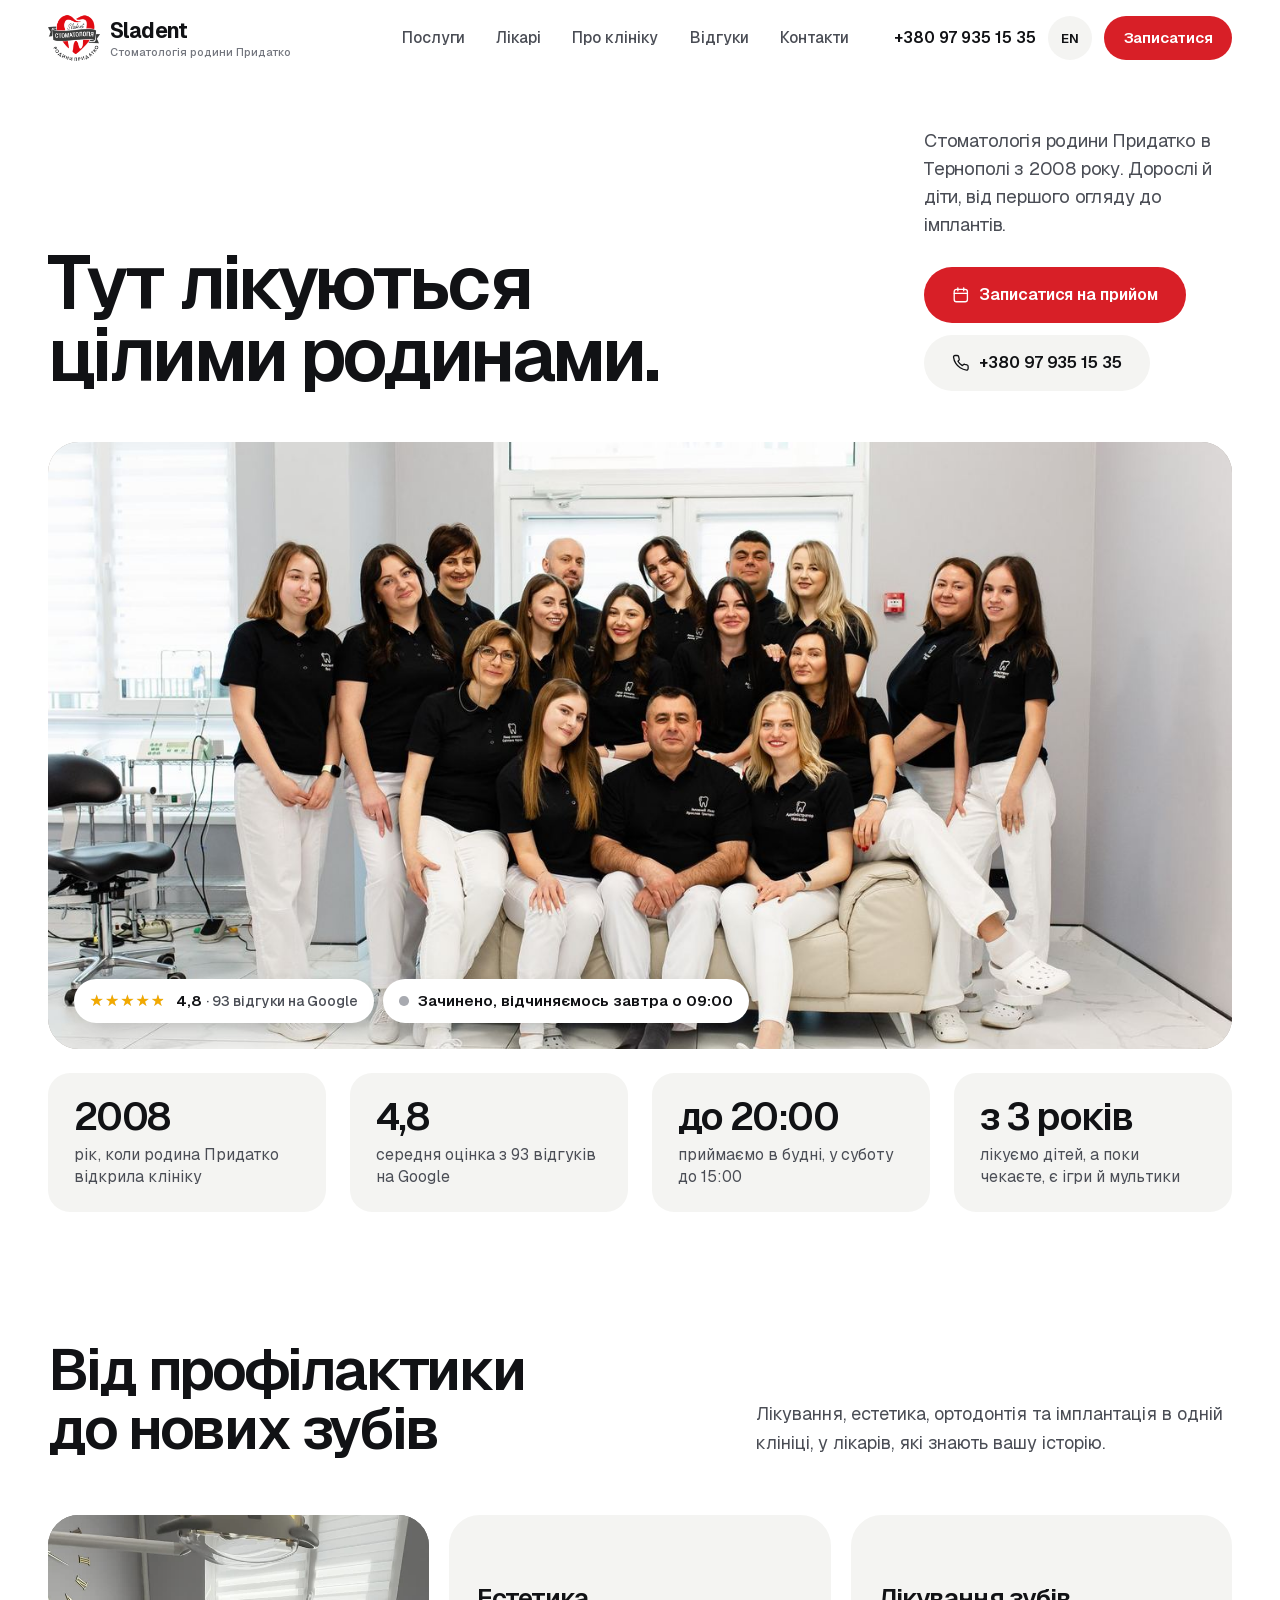
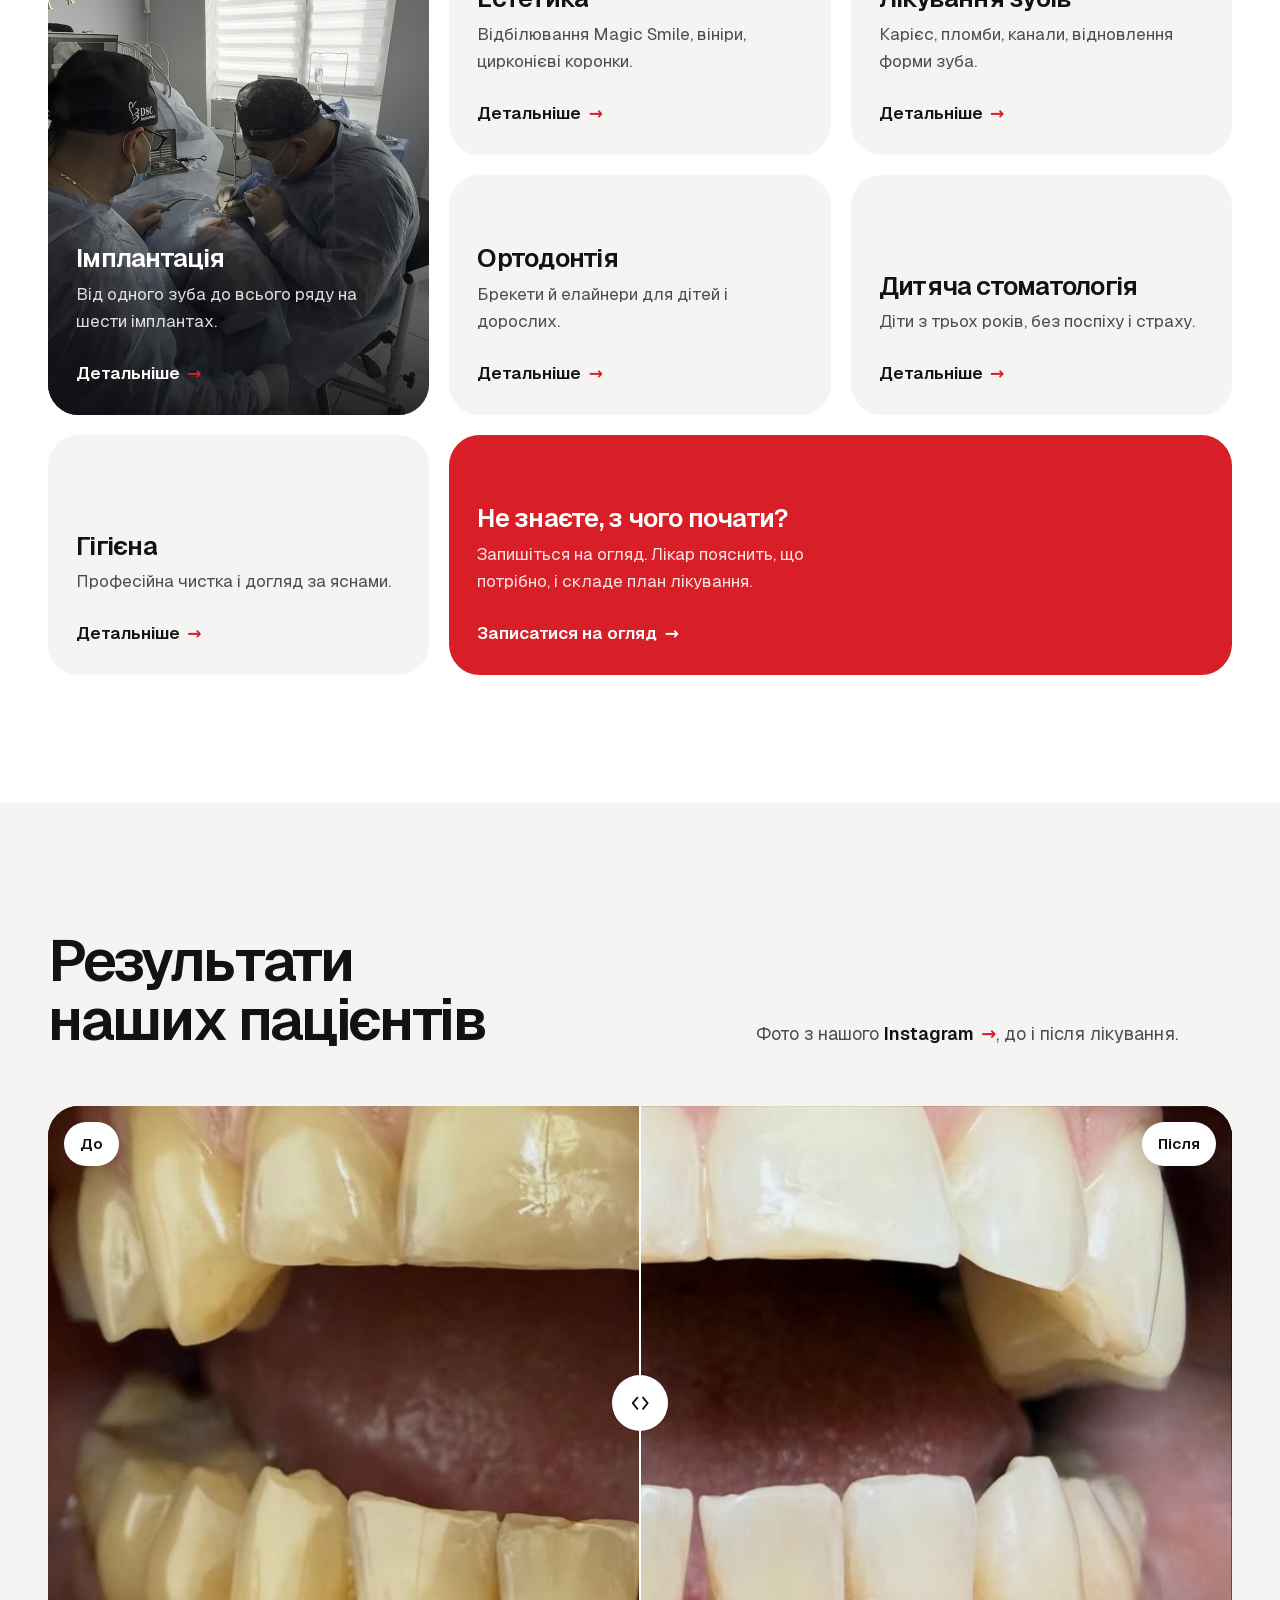
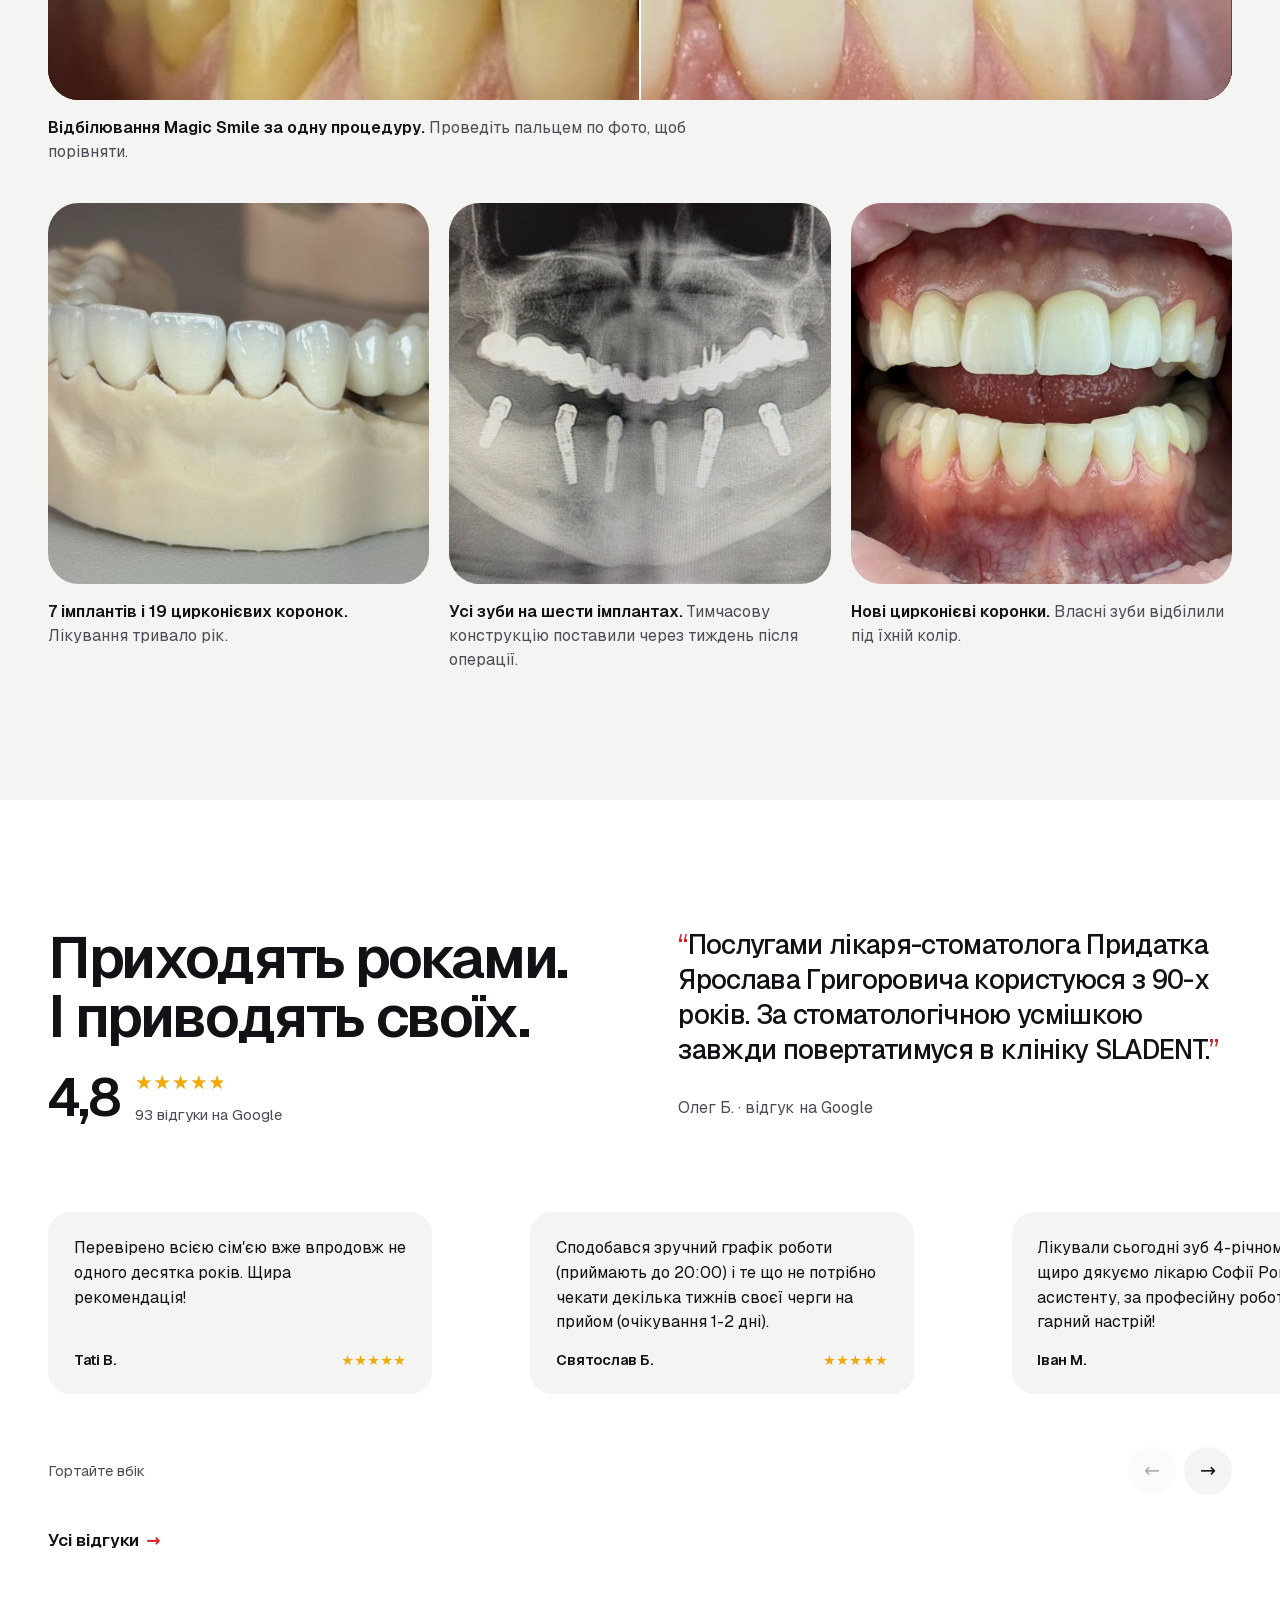
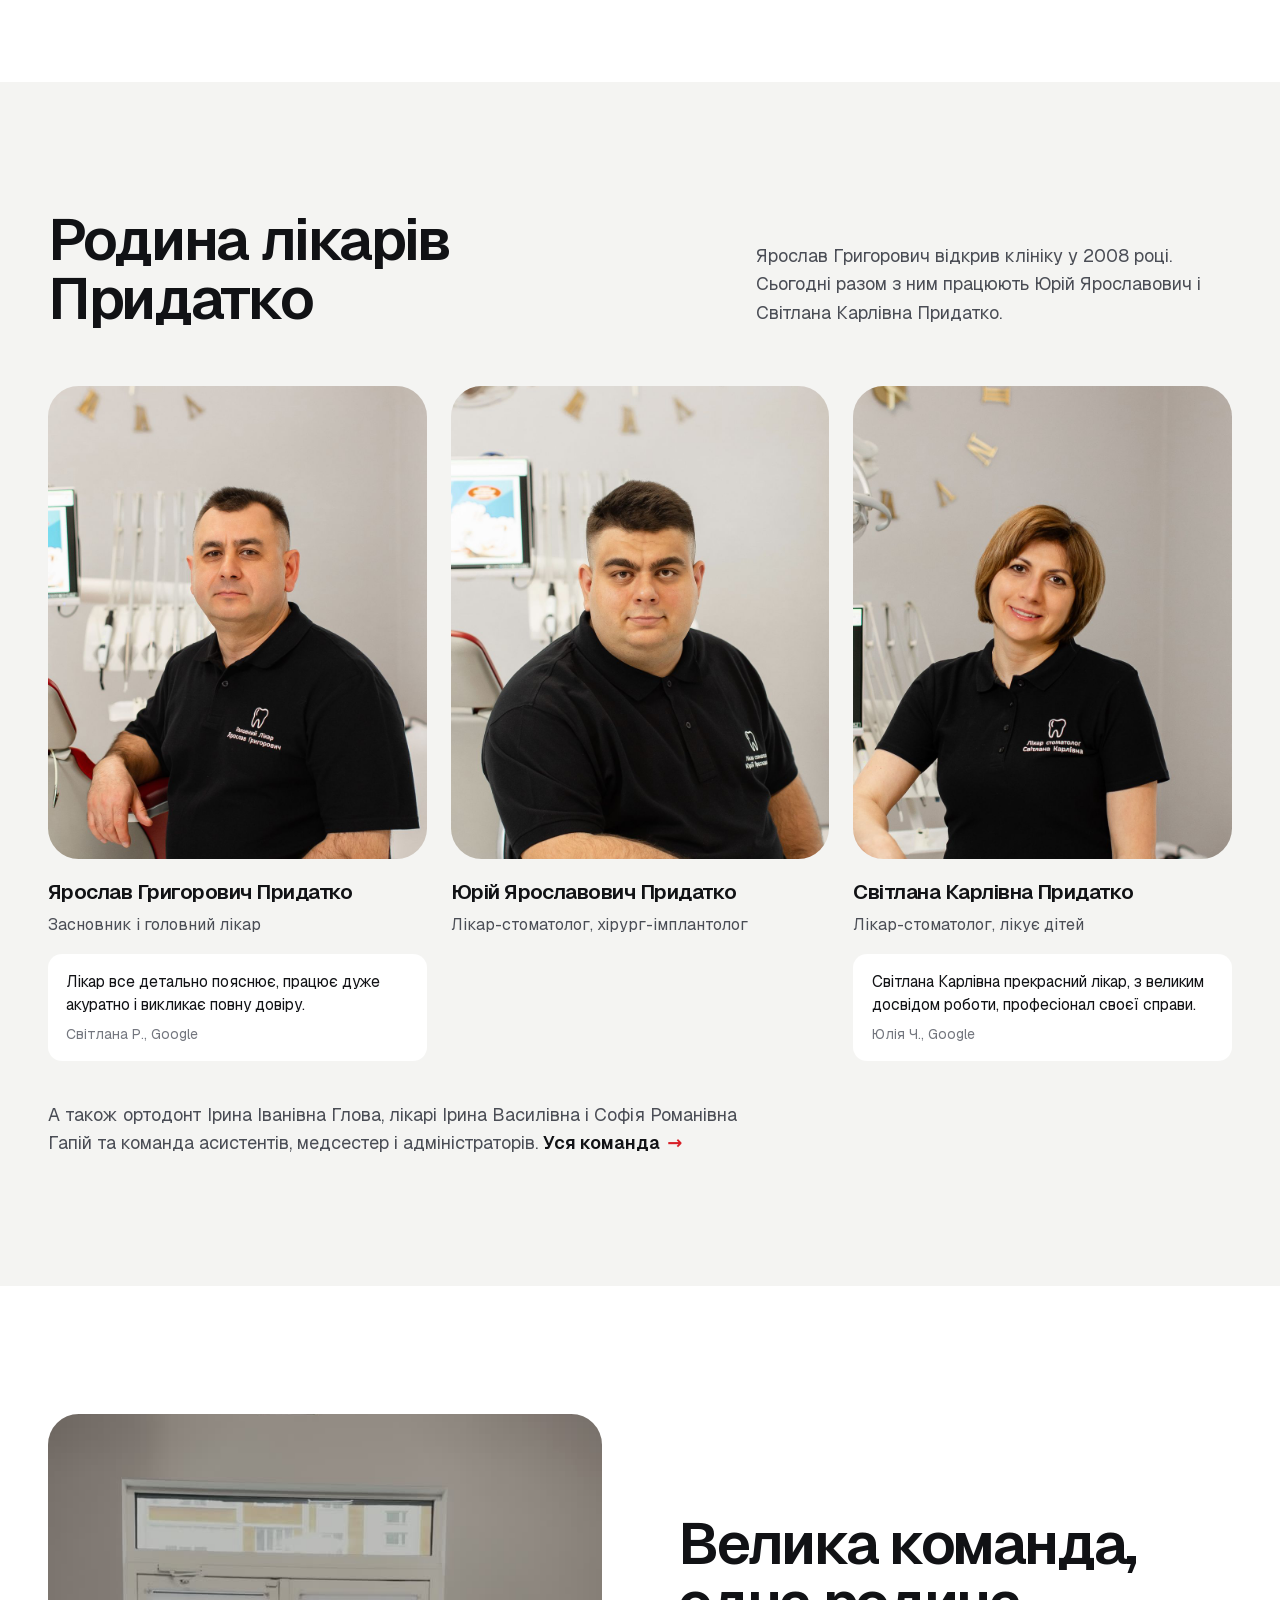
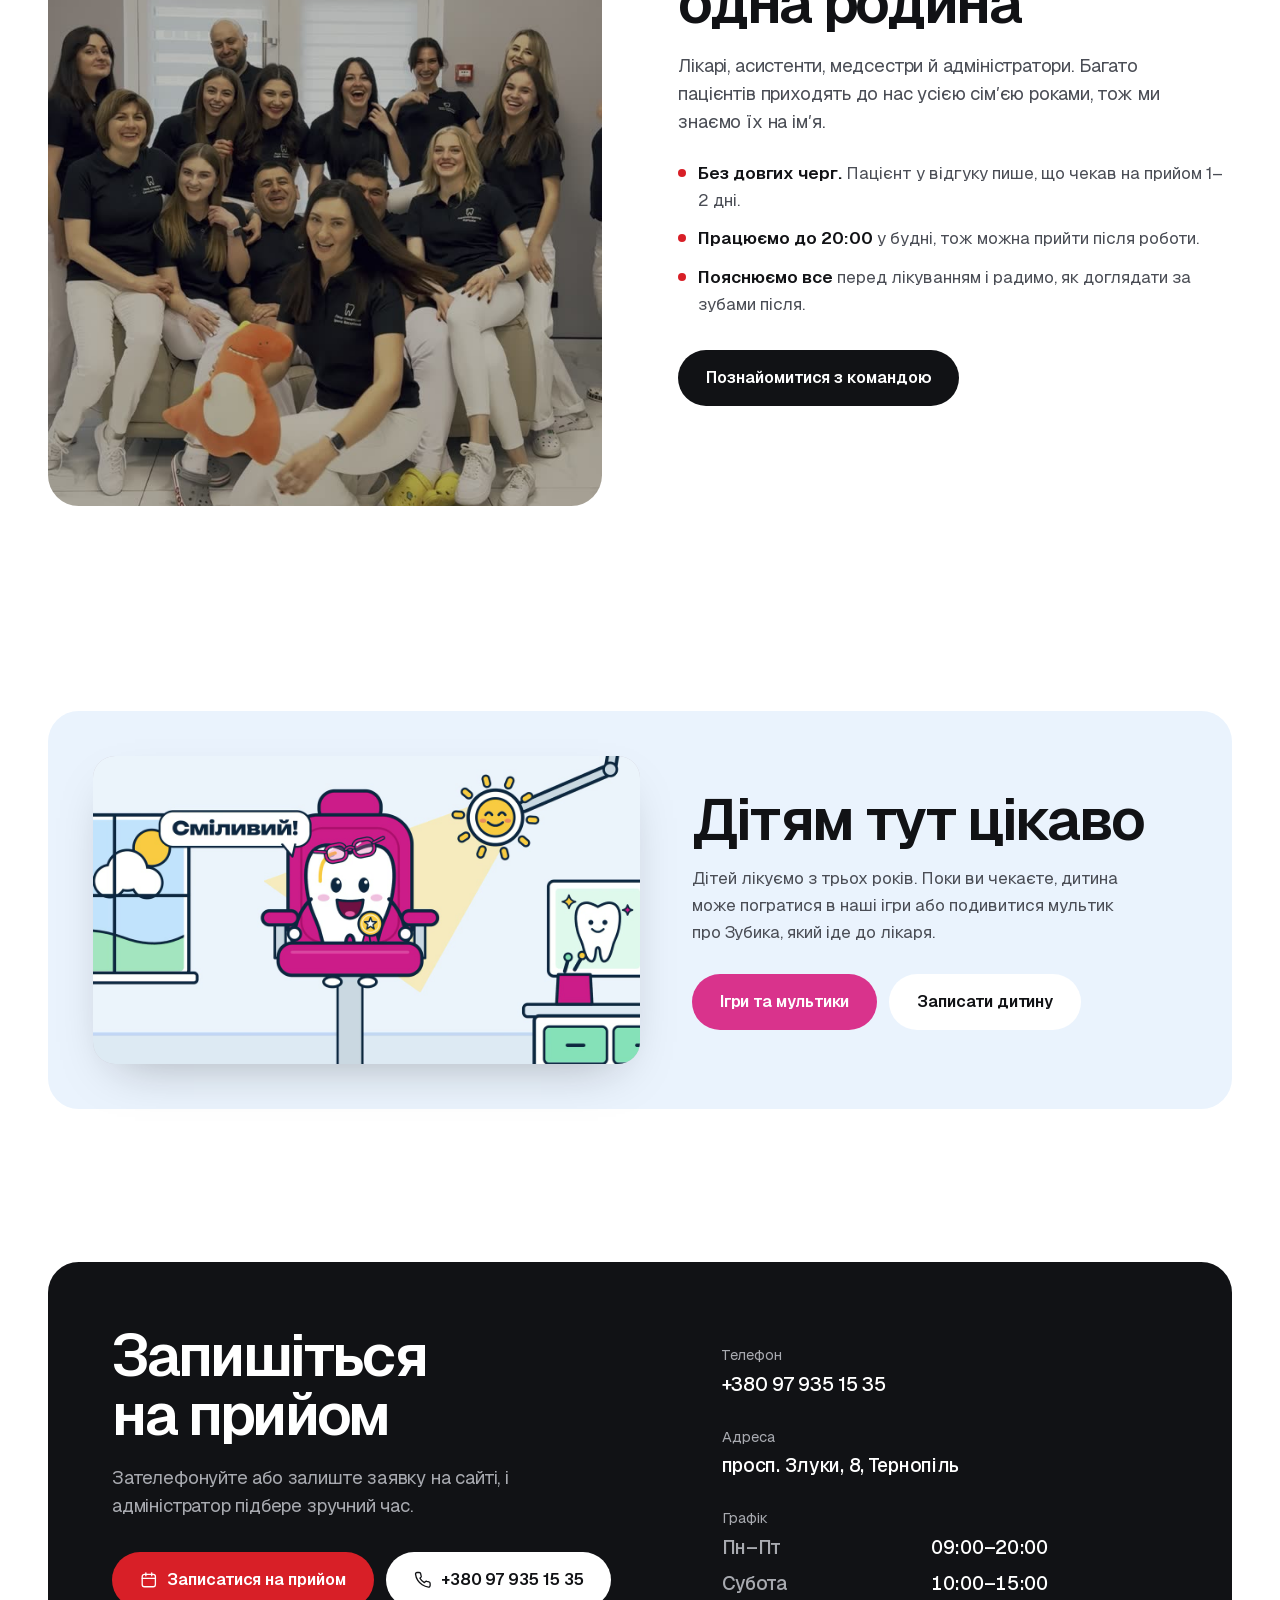
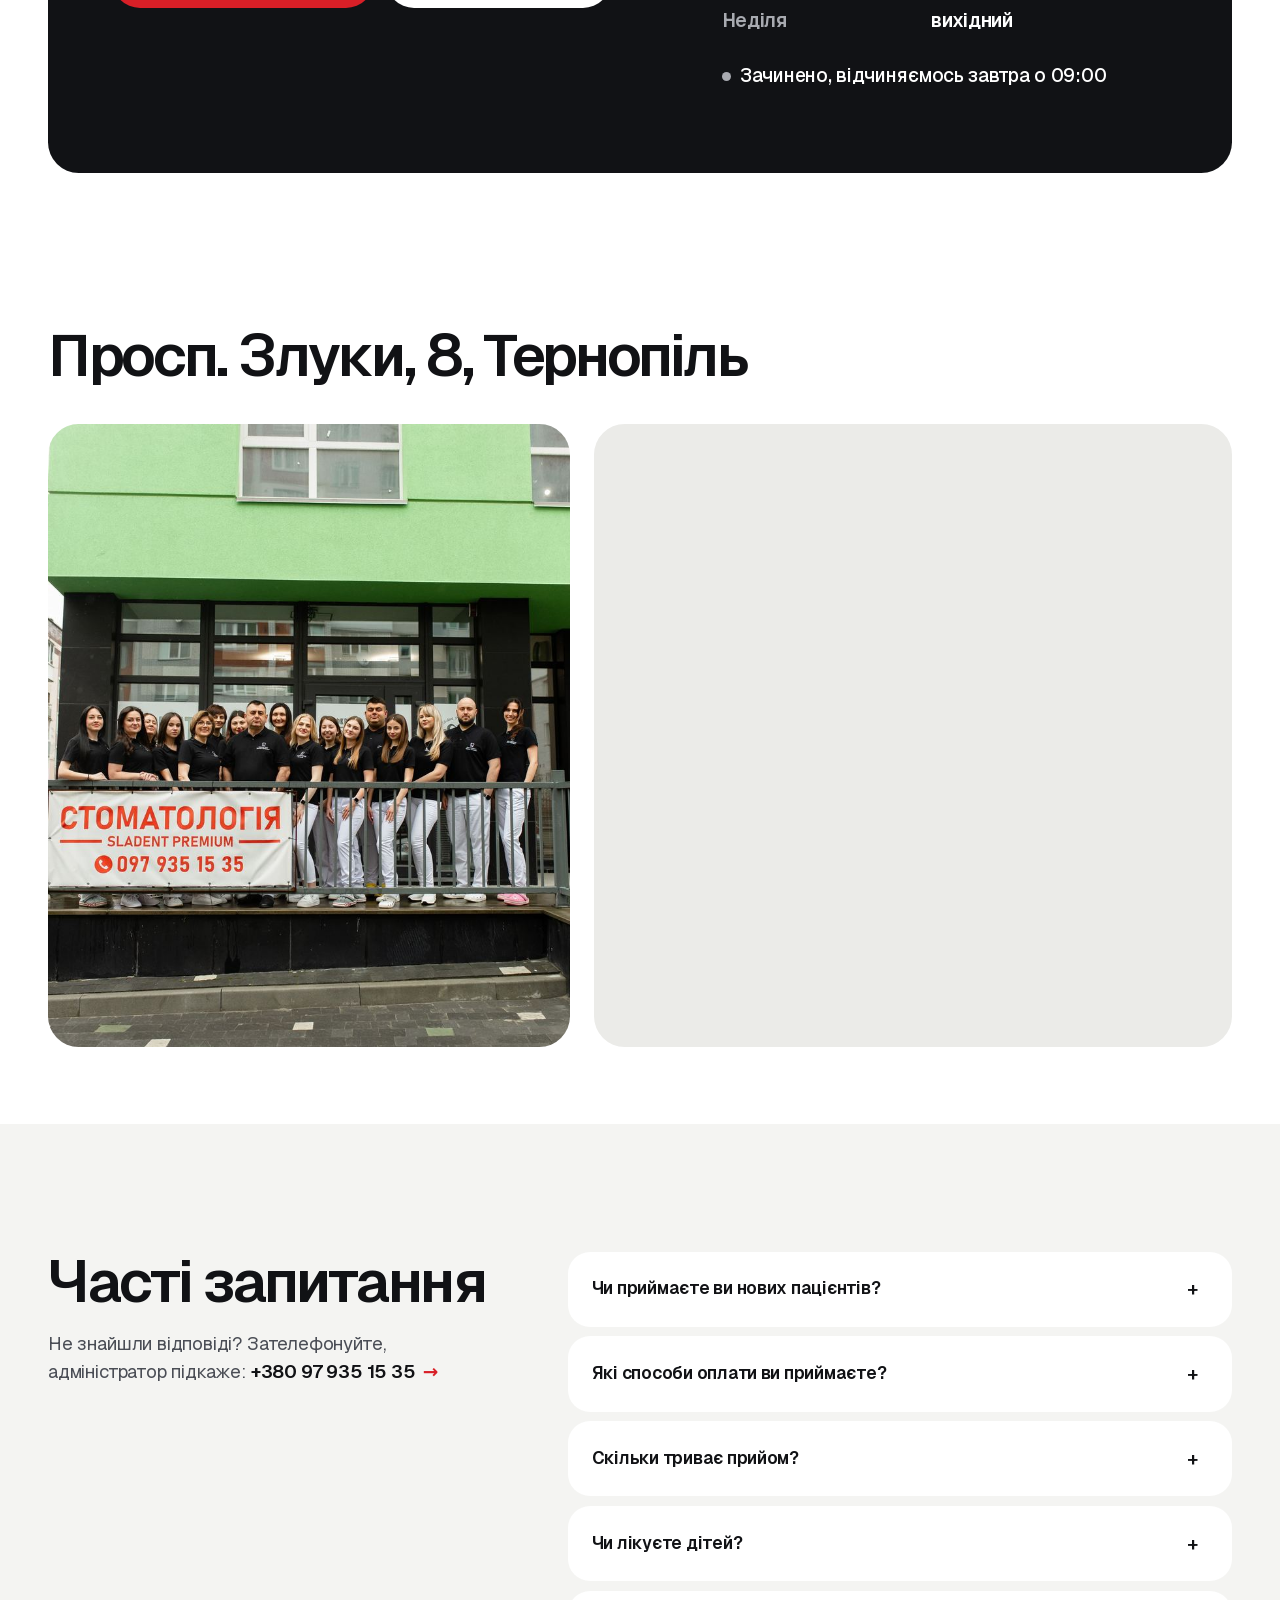
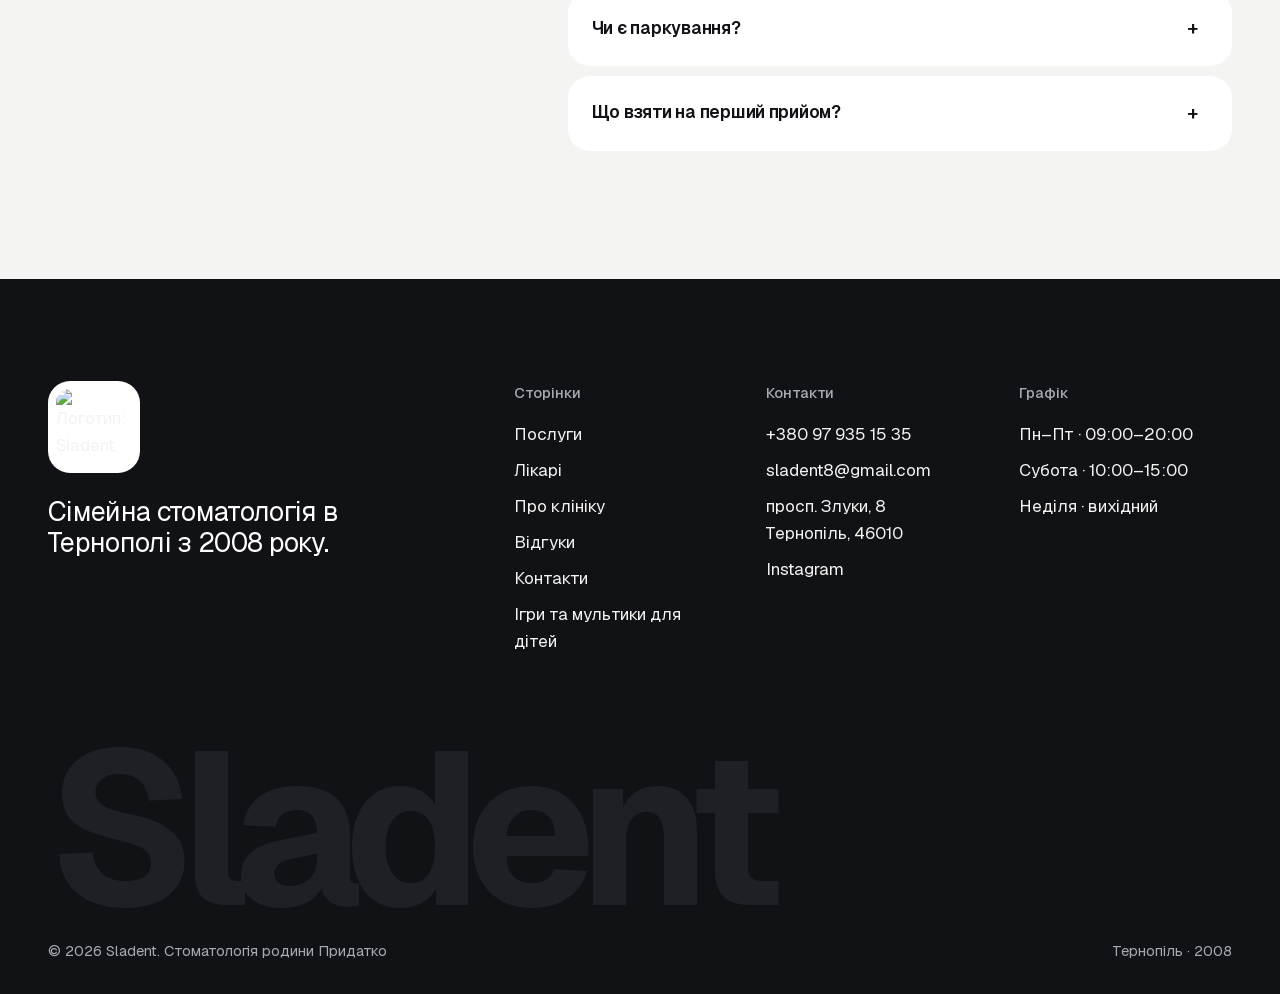
==== commit 5d6e2332: "Fix the before/after slider on phones The invisible native range only moved when its tiny thumb was " ====
--- a/index.html
+++ b/index.html
@@ -238,7 +238,7 @@
         <span class="ba__line" aria-hidden="true"></span><span class="ba__knob" aria-hidden="true"><svg viewBox="0 0 24 24" fill="none" stroke="#111215" stroke-width="2" stroke-linecap="round" stroke-linejoin="round" aria-hidden="true"><path d="M9 6l-5 6 5 6M15 6l5 6-5 6"/></svg></span>
         <input type="range" min="0" max="100" value="50" aria-label="Порівняти до і після відбілювання">
       </div>
-      <figcaption class="cap"><b>Відбілювання Magic Smile за одну процедуру.</b> Потягніть повзунок, щоб порівняти.</figcaption>
+      <figcaption class="cap"><b>Відбілювання Magic Smile за одну процедуру.</b> Проведіть пальцем по фото, щоб порівняти.</figcaption>
     </figure>
     <div class="results">
       <figure class="result"><div class="media" style="background-color:#a6a090"><img class="fade" onload="this.classList.add('ok')" onerror="this.classList.add('ok')" src="images/photos/case-crowns.jpg" width="1000" height="790" loading="lazy" alt="Цирконієві коронки на моделі щелепи"></div><figcaption class="cap"><b>7 імплантів і 19 цирконієвих коронок.</b> Лікування тривало рік.</figcaption></figure>
--- a/site.css
+++ b/site.css
@@ -202,7 +202,7 @@
 .tile--red p { color: rgba(255, 255, 255, 0.88); }
 
 /* Before / after ---------------------------------------------------------- */
-.ba { position: relative; aspect-ratio: 1200 / 984; max-height: 66vh; width: 100%; border-radius: var(--r-xl); overflow: hidden; background: #241918; touch-action: pan-y; user-select: none; --pos: 50%; }
+.ba { position: relative; aspect-ratio: 1200 / 984; max-height: 66vh; width: 100%; border-radius: var(--r-xl); overflow: hidden; background: #241918; touch-action: pan-y; user-select: none; -webkit-user-select: none; -webkit-touch-callout: none; cursor: ew-resize; --pos: 50%; }
 .ba img { position: absolute; inset: 0; width: 100%; height: 100%; object-fit: cover; pointer-events: none; }
 .ba__after { clip-path: inset(0 0 0 var(--pos)); }
 .ba__line { position: absolute; top: 0; bottom: 0; left: var(--pos); width: 2px; margin-left: -1px; background: #fff; pointer-events: none; }
@@ -213,9 +213,9 @@
 }
 @media (hover: hover) { .ba:hover .ba__knob { transform: scale(1.06); } }
 .ba__knob svg { width: 1.4rem; height: 1.4rem; }
-.ba input { position: absolute; inset: 0; width: 100%; height: 100%; margin: 0; opacity: 0; cursor: ew-resize; }
+.ba input { position: absolute; left: 0; bottom: 0; width: 100%; height: 1px; margin: 0; opacity: 0; pointer-events: none; }  /* keyboard only; pointer handled in site.js */
 .ba:has(input:focus-visible) .ba__knob { outline: 3px solid var(--red); outline-offset: 3px; }
-.ba .chip { position: absolute; top: 1rem; }
+.ba .chip { position: absolute; top: 1rem; z-index: 2; pointer-events: none; }  /* labels sit above the divider line */
 .ba .chip--l { left: 1rem; }
 .ba .chip--r { right: 1rem; }
 .cap { margin-top: 1rem; color: var(--ink-2); font-size: 1rem; line-height: 1.5; max-width: 62ch; }
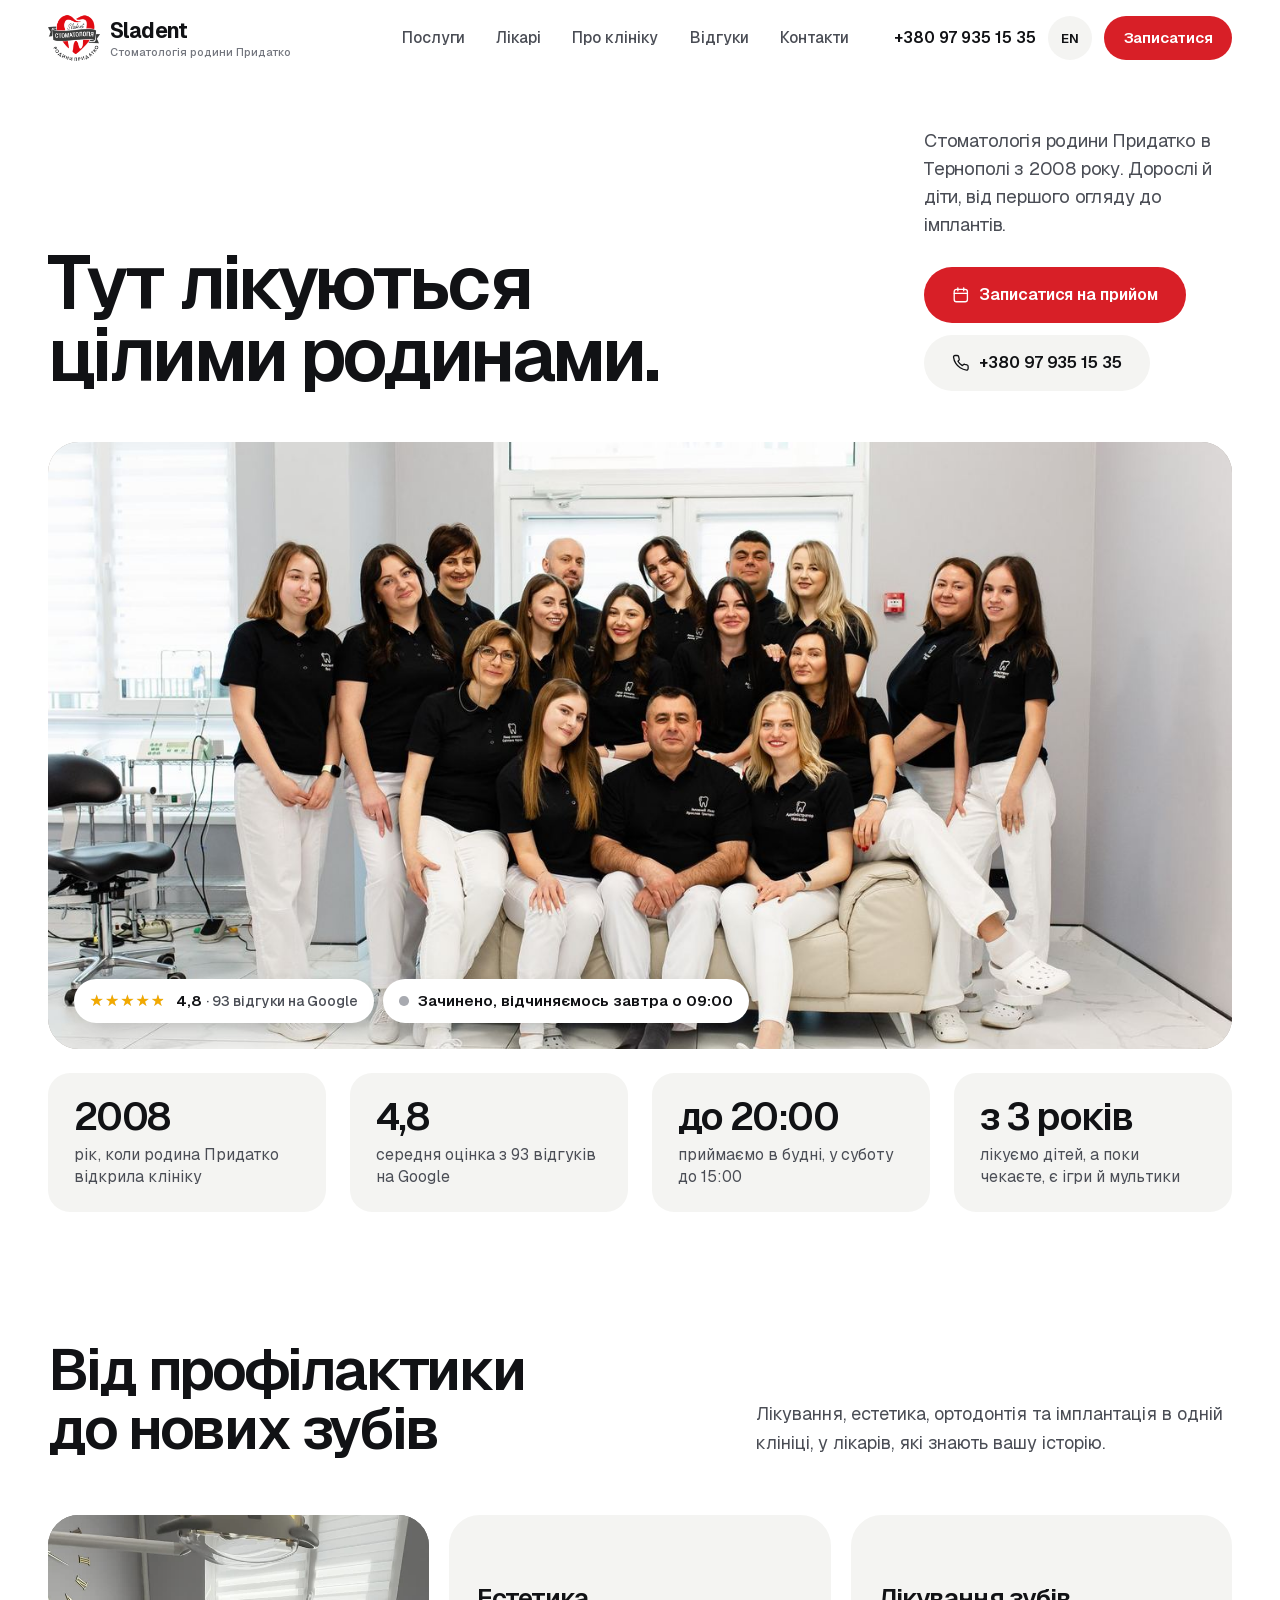
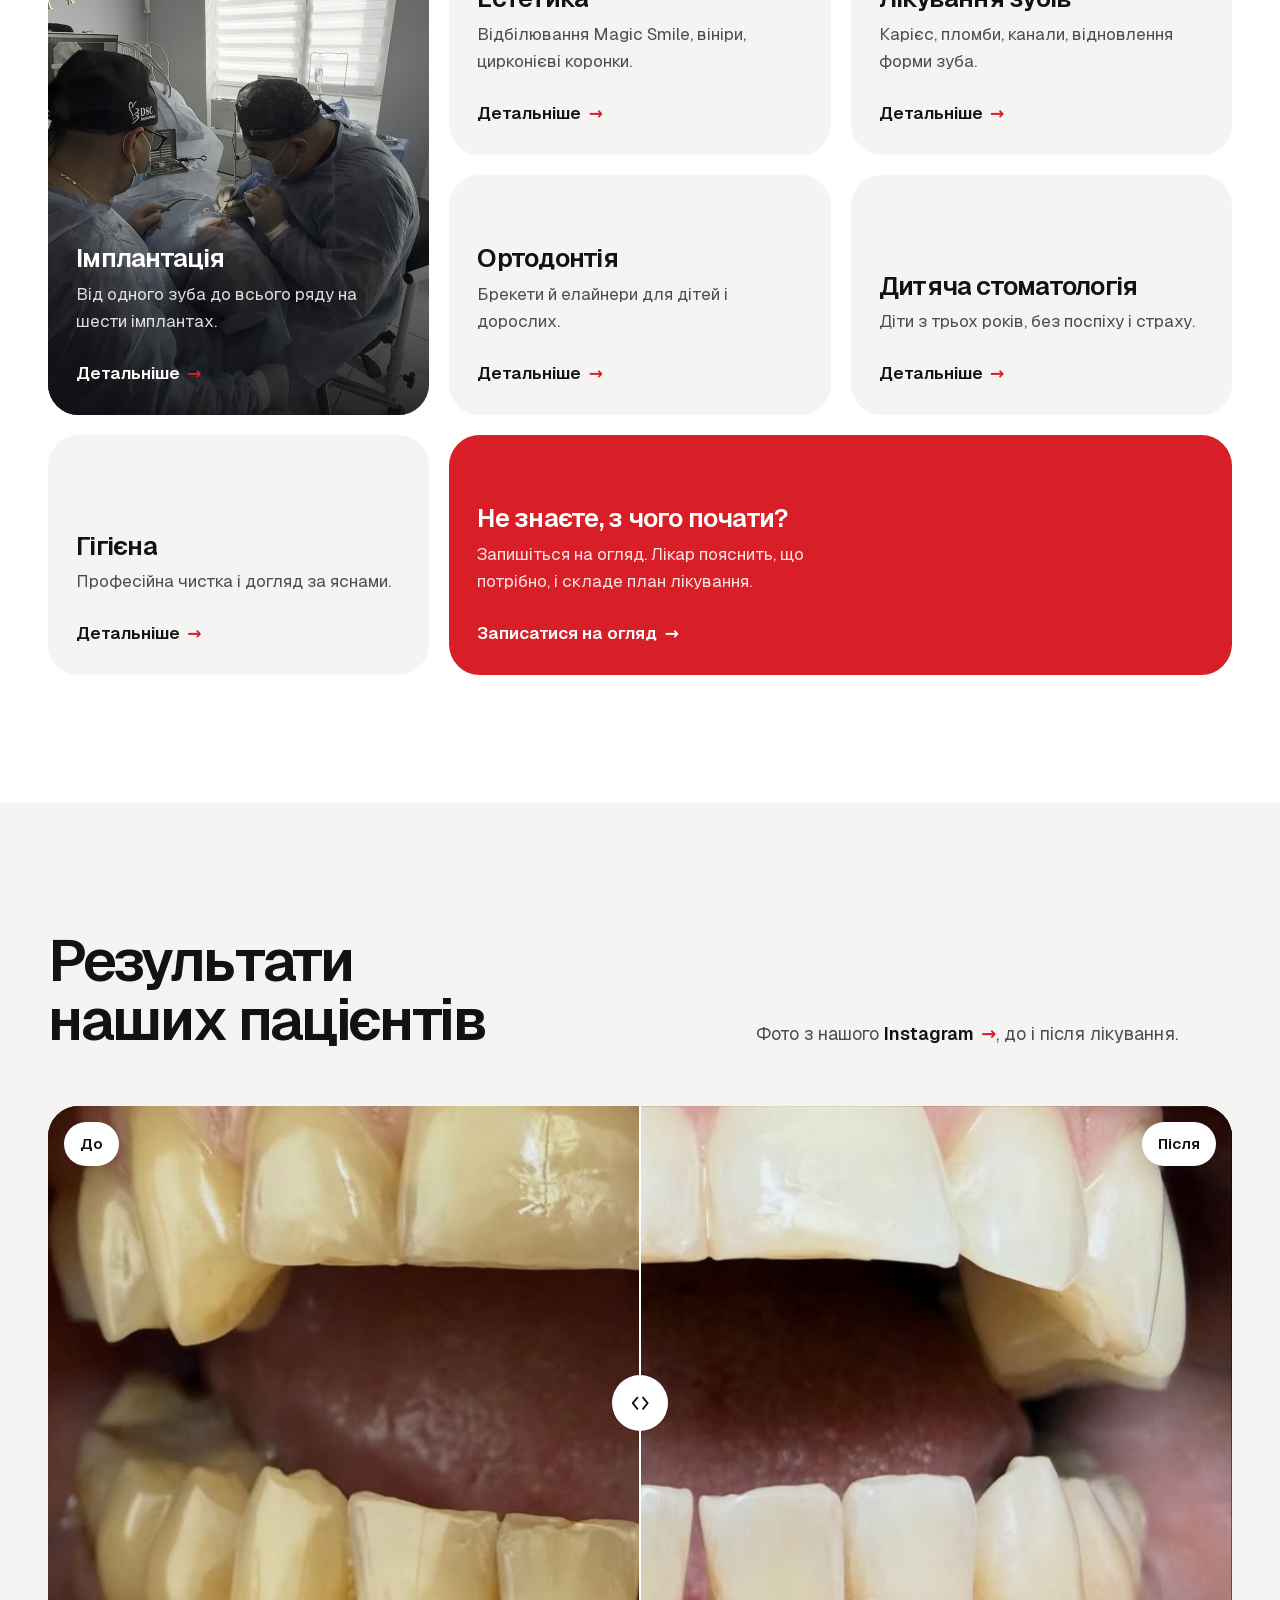
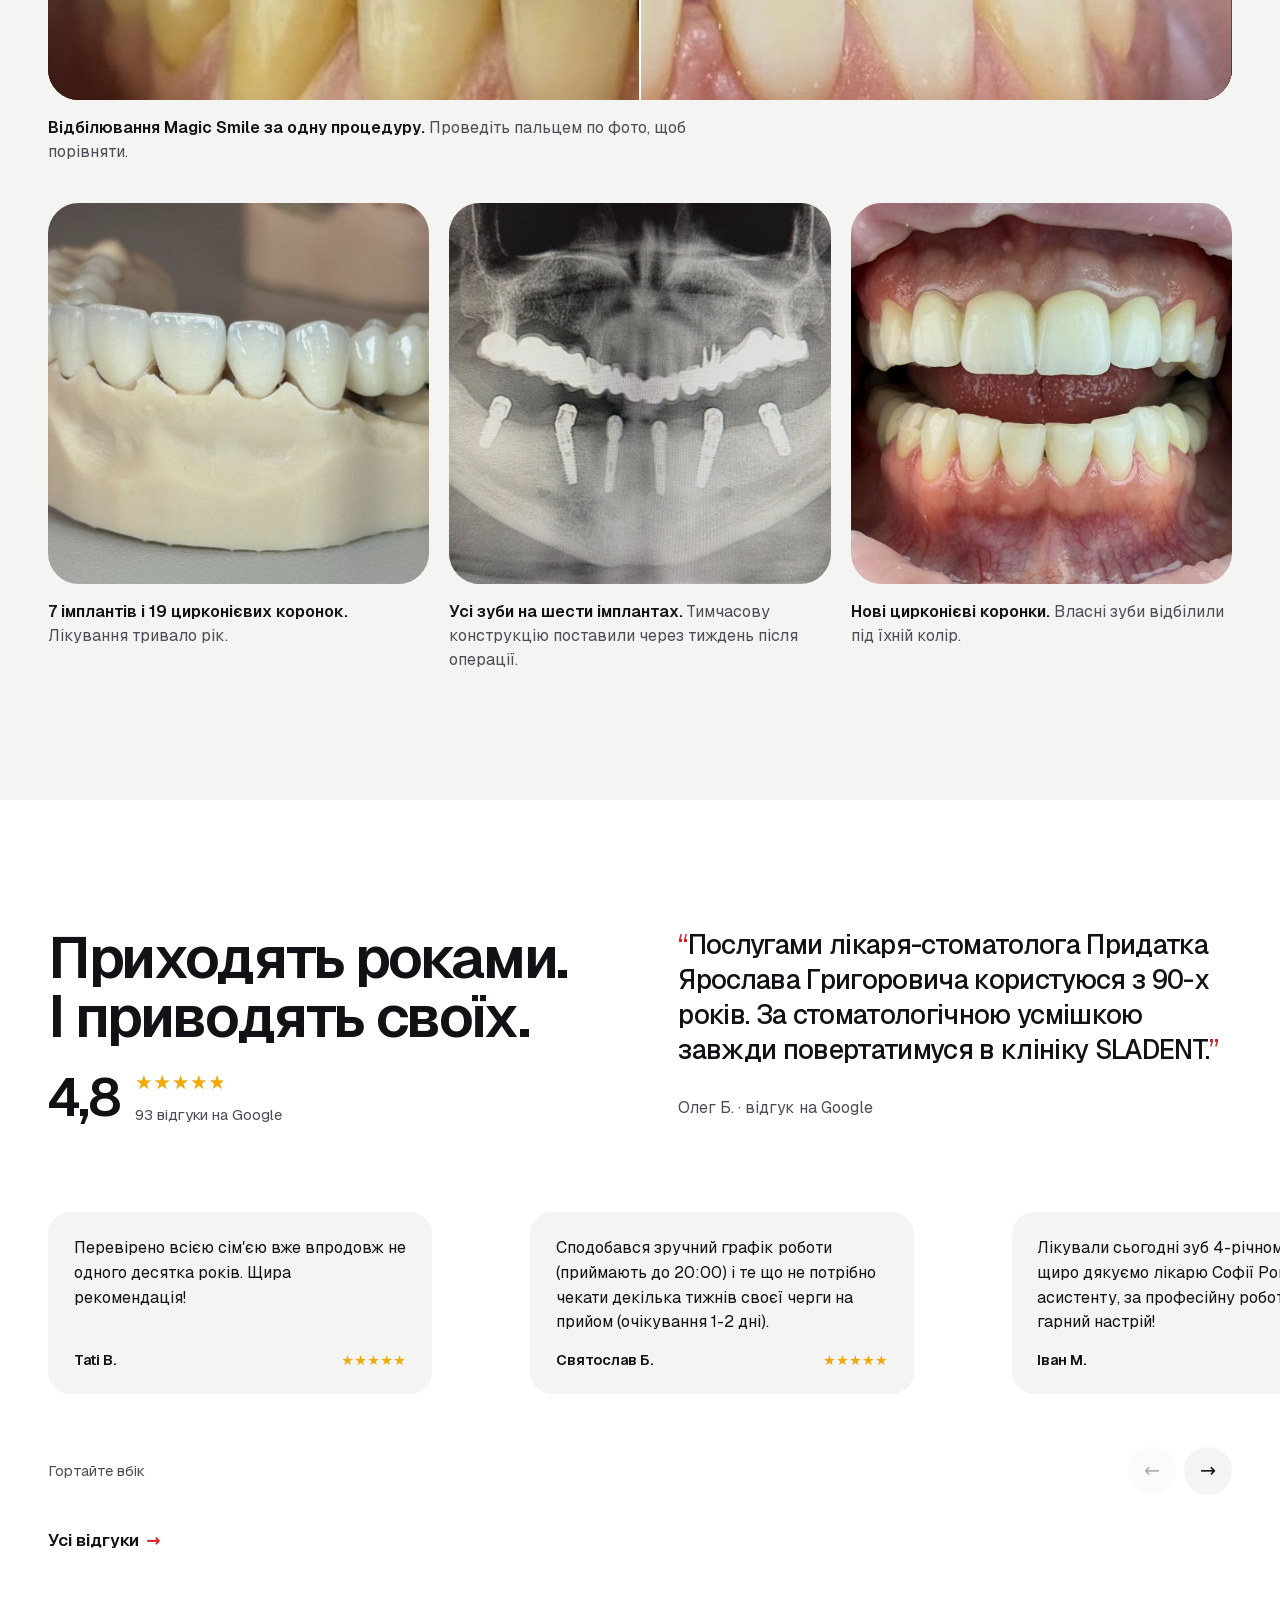
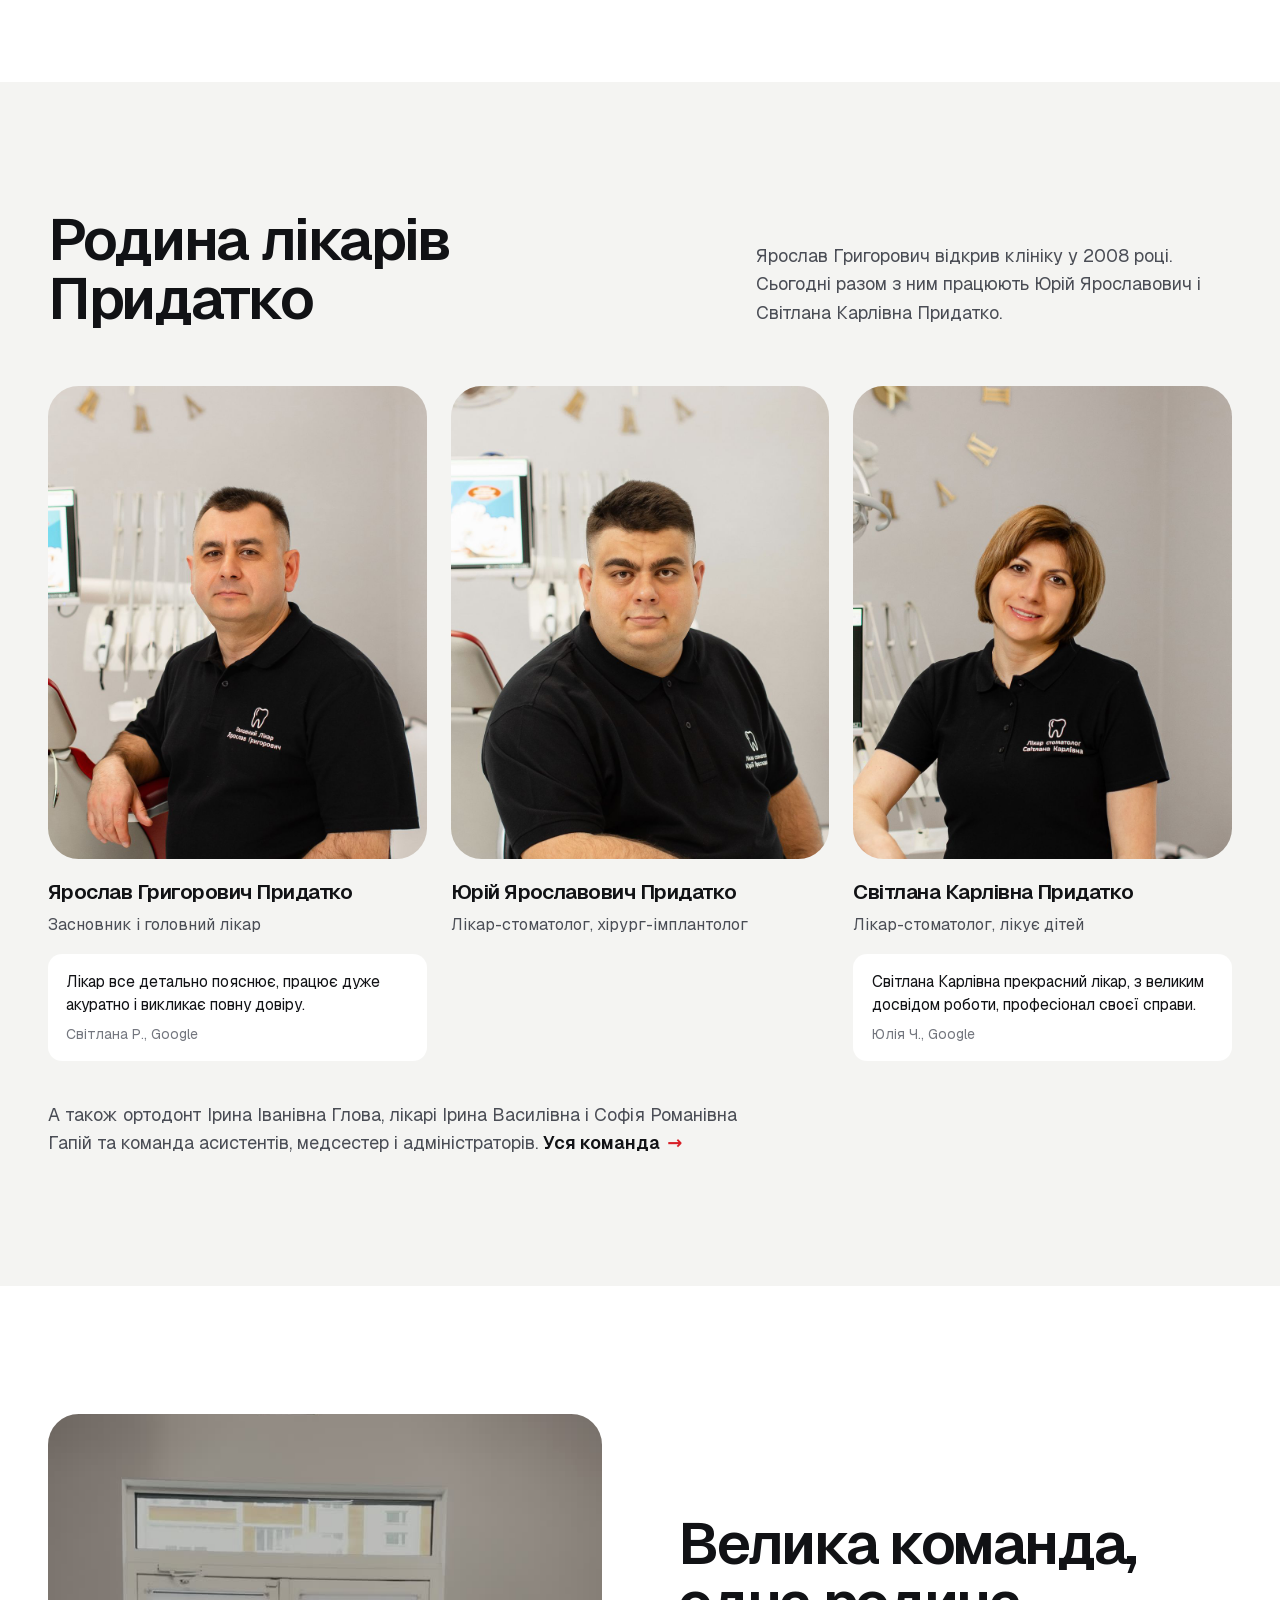
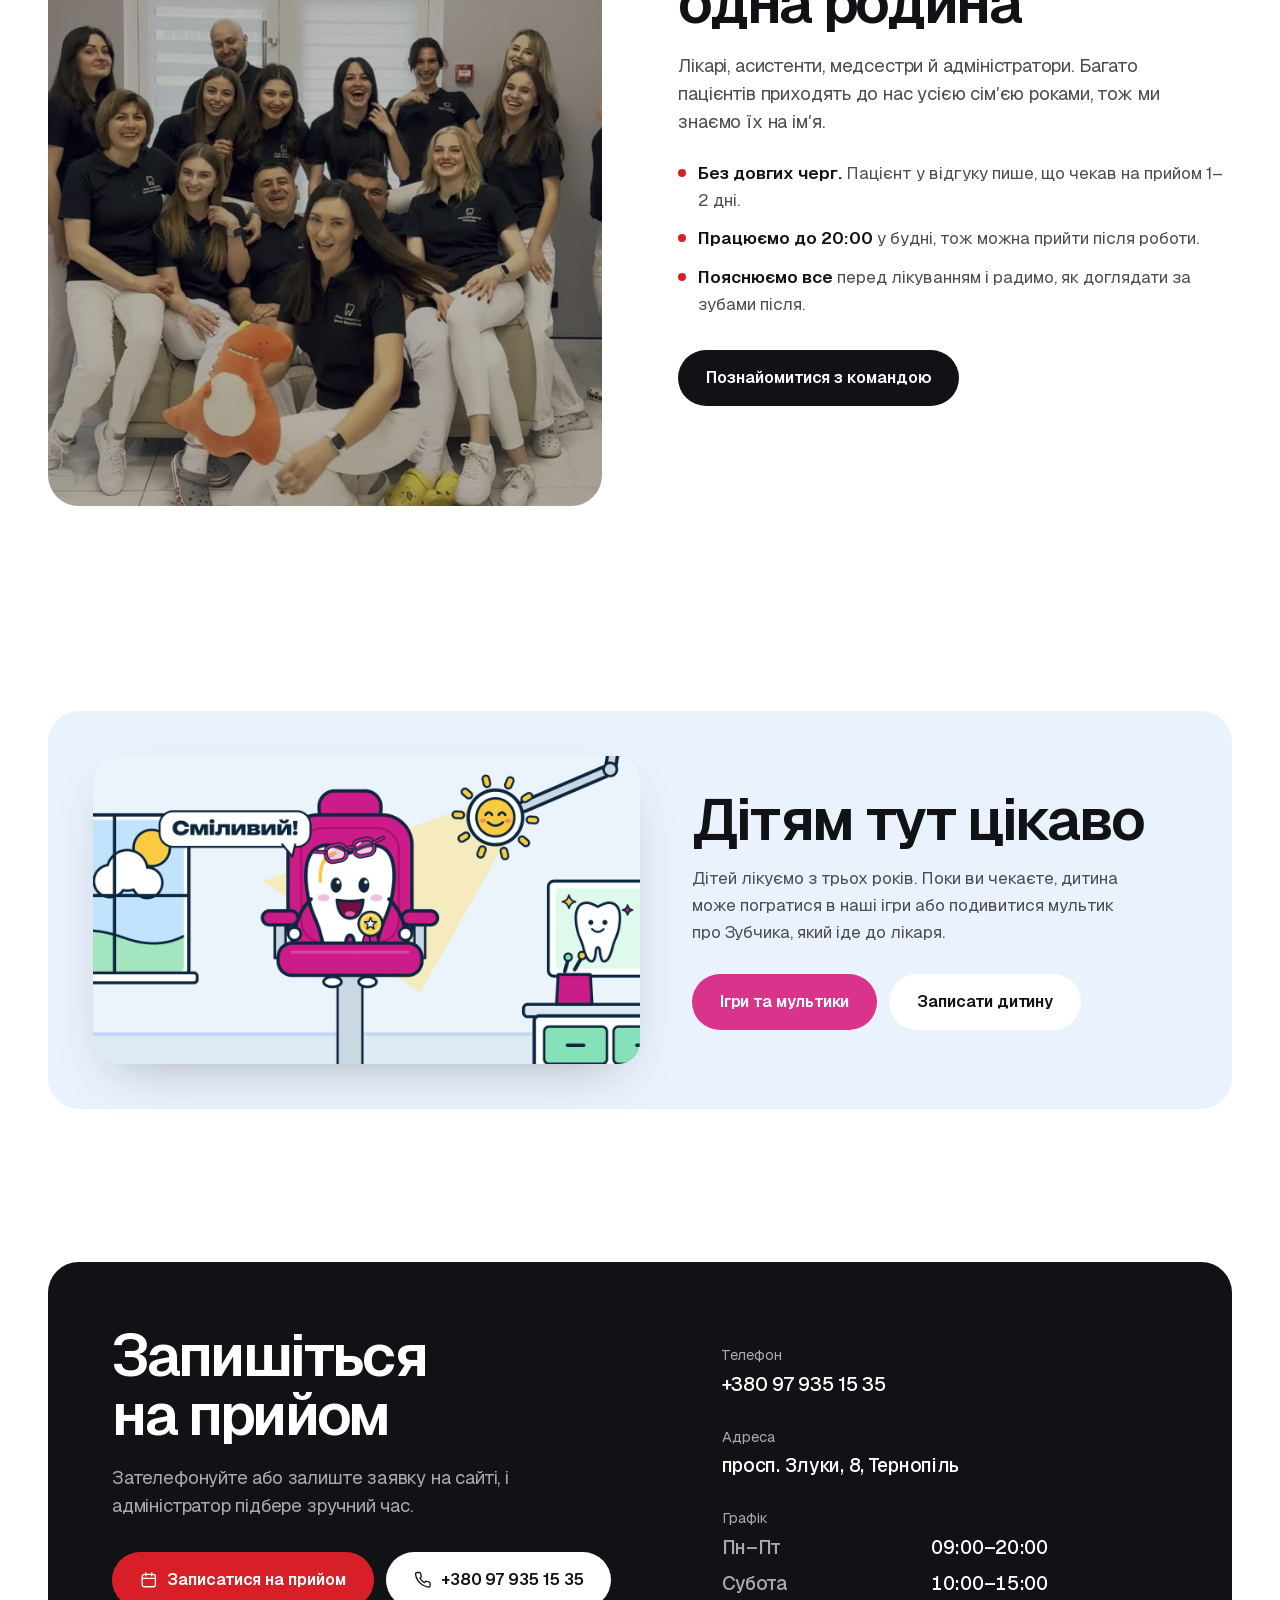
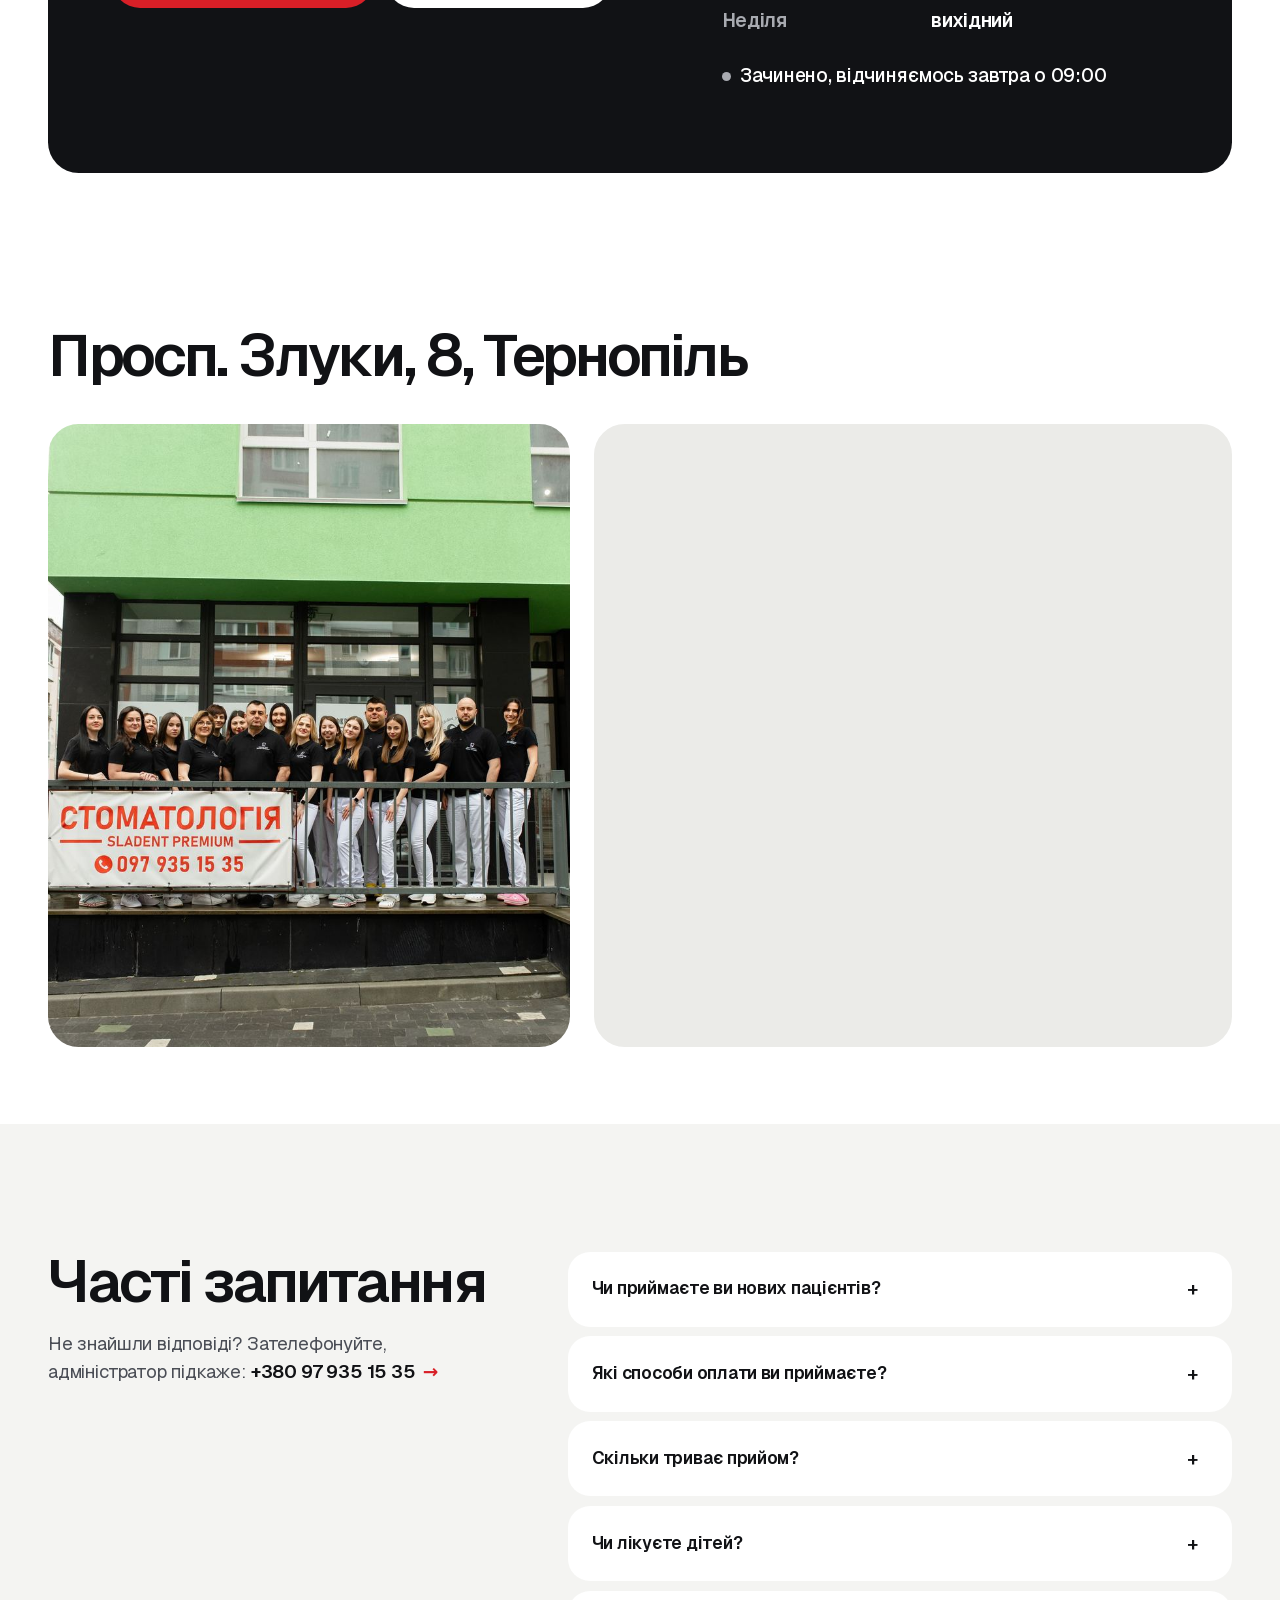
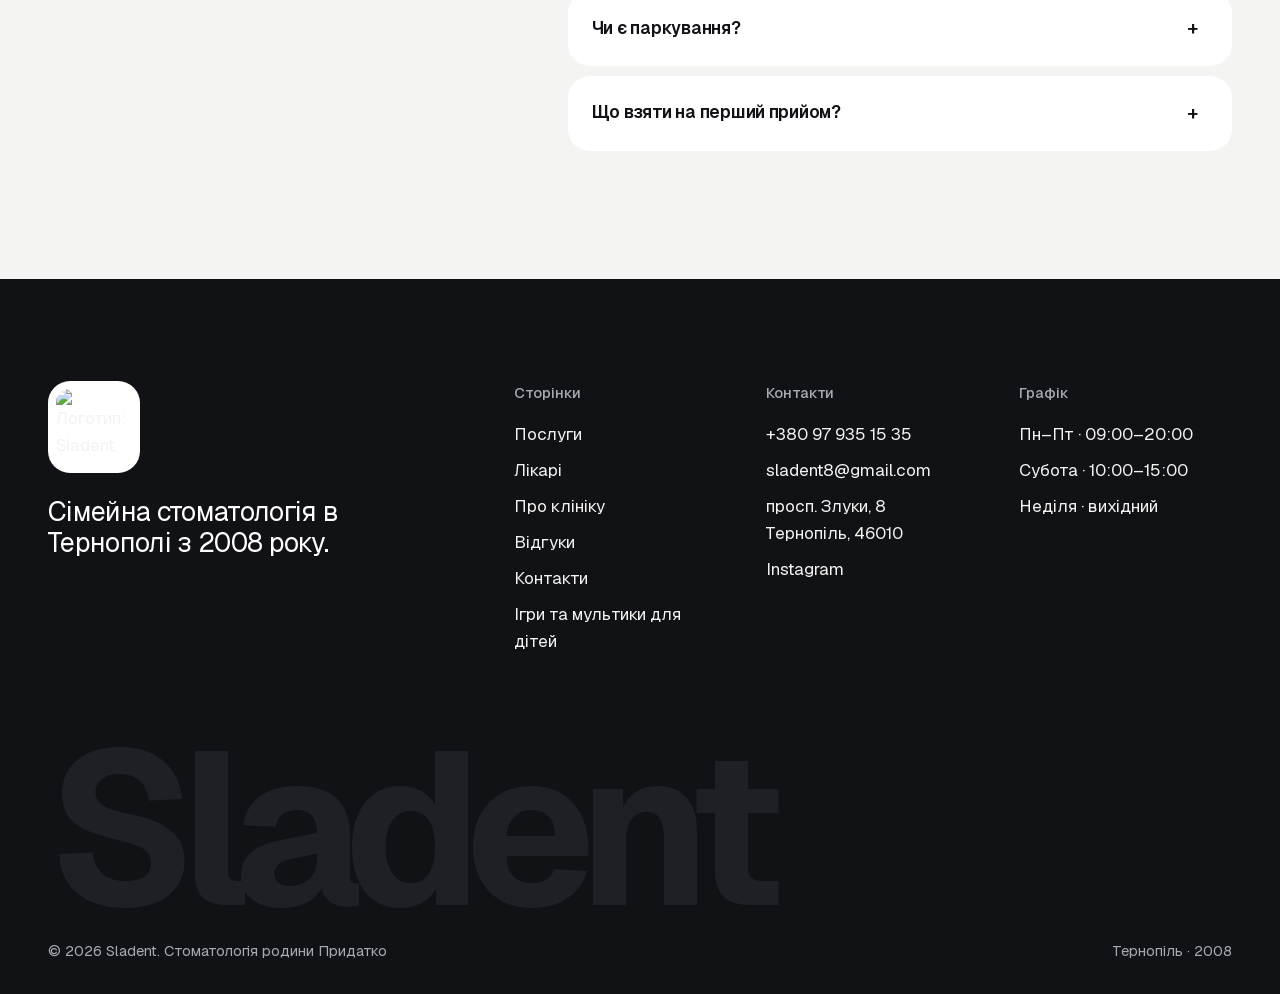
==== commit 1c8f392d: "Rename Зубик to Зубчик across the site Kids page brand is now Зубчики, the mascot is Зубчик in every" ====
--- a/index.html
+++ b/index.html
@@ -300,7 +300,7 @@
       <a class="media" href="kids/" tabindex="-1" aria-hidden="true" style="background-color:#cfc9d4"><img class="fade" onload="this.classList.add('ok')" onerror="this.classList.add('ok')" src="kids/videos/visit-poster.jpg" width="1280" height="720" loading="lazy" alt=""></a>
       <div>
         <h2 class="d2" id="kids-title">Дітям тут цікаво</h2>
-        <p>Дітей лікуємо з трьох років. Поки ви чекаєте, дитина може погратися в наші ігри або подивитися мультик про Зубика, який іде до лікаря.</p>
+        <p>Дітей лікуємо з трьох років. Поки ви чекаєте, дитина може погратися в наші ігри або подивитися мультик про Зубчика, який іде до лікаря.</p>
         <div class="btns"><a class="btn btn--kids" href="kids/">Ігри та мультики</a><a class="btn btn--white" href="contact.html#booking-form">Записати дитину</a></div>
       </div>
     </div>
